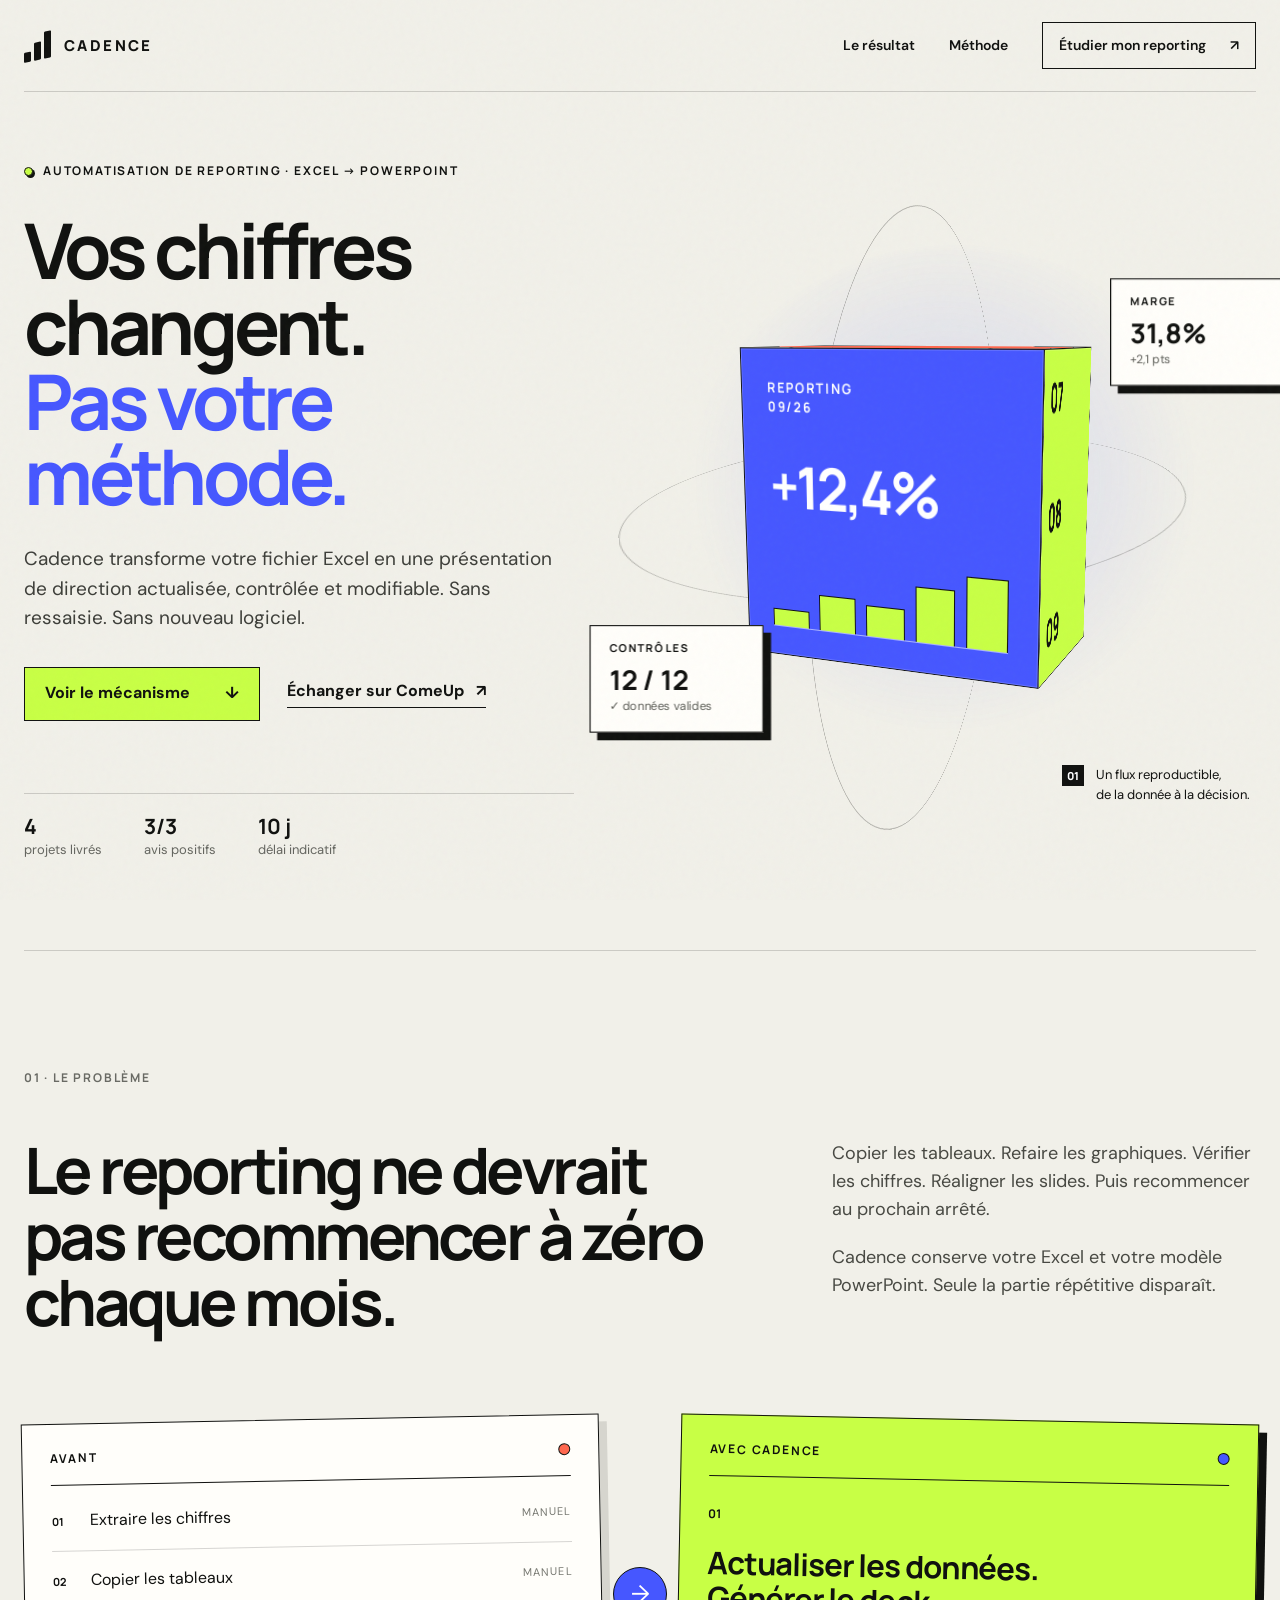
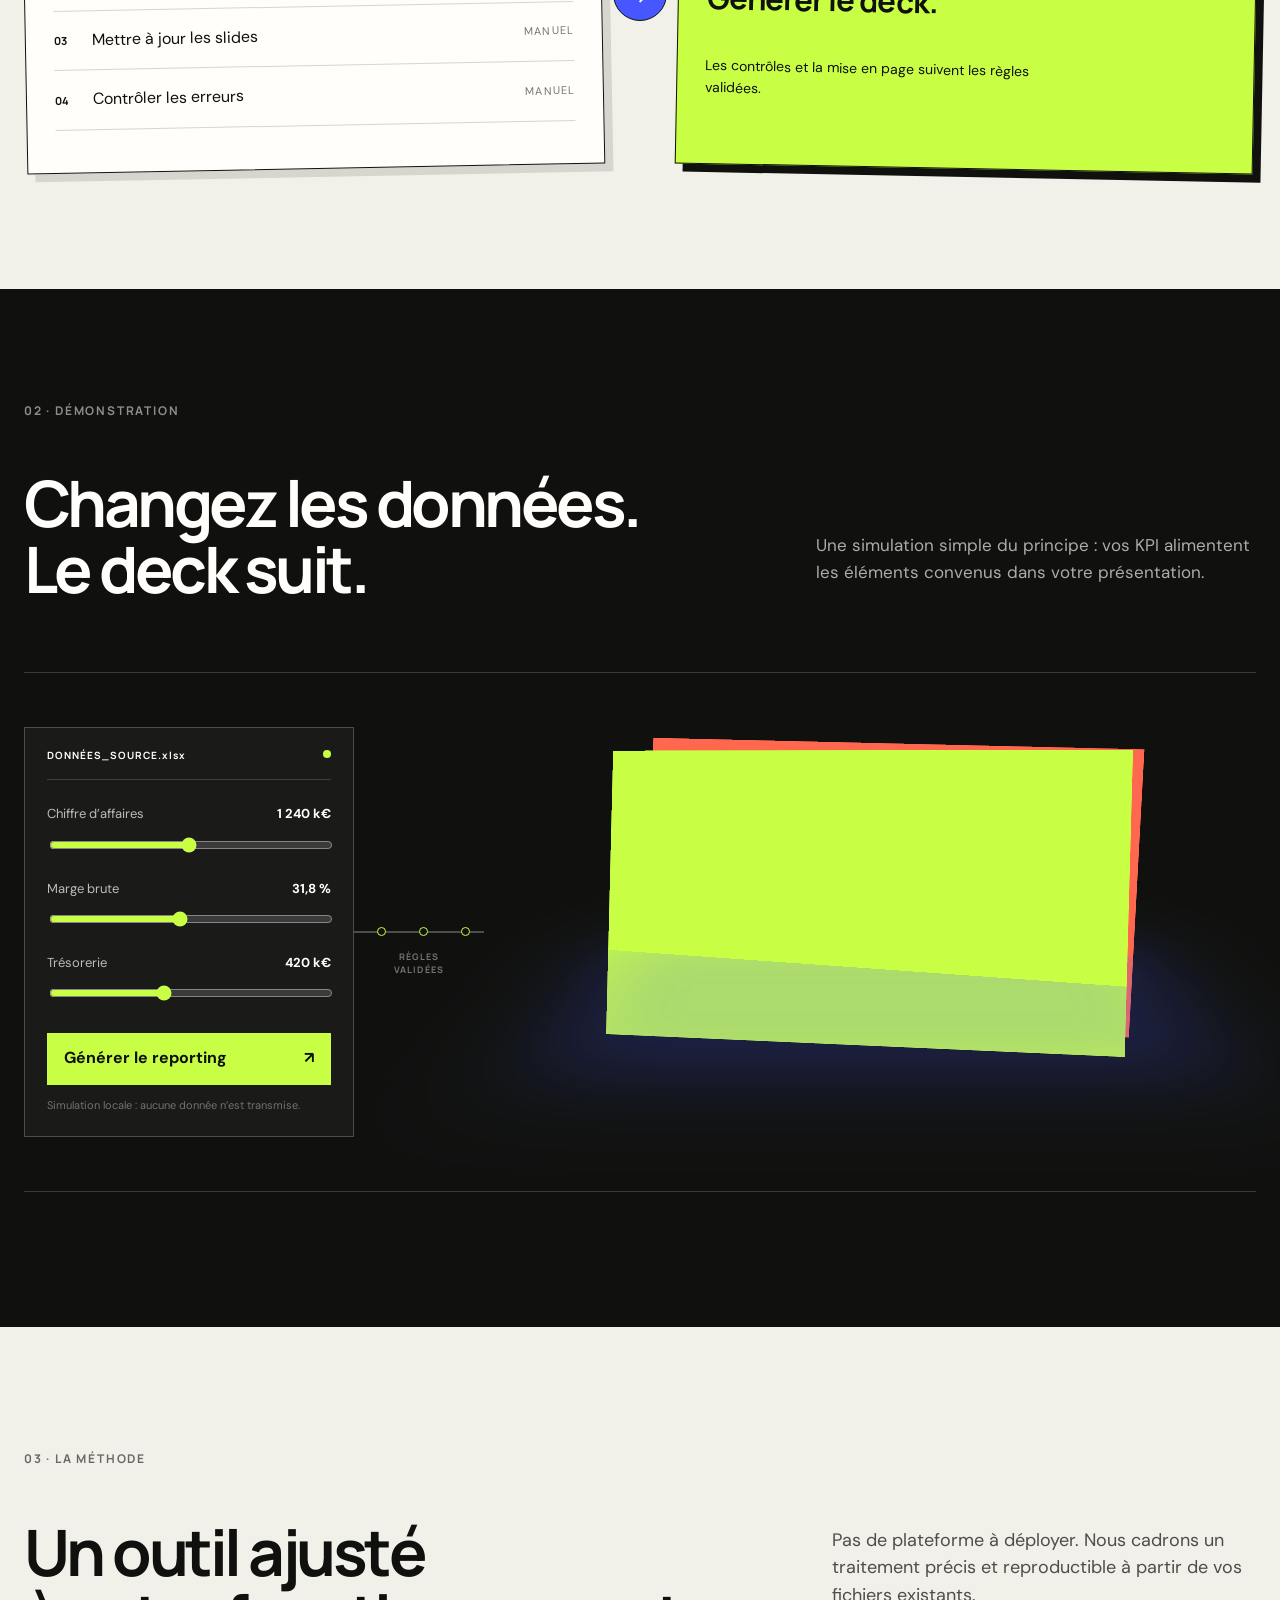
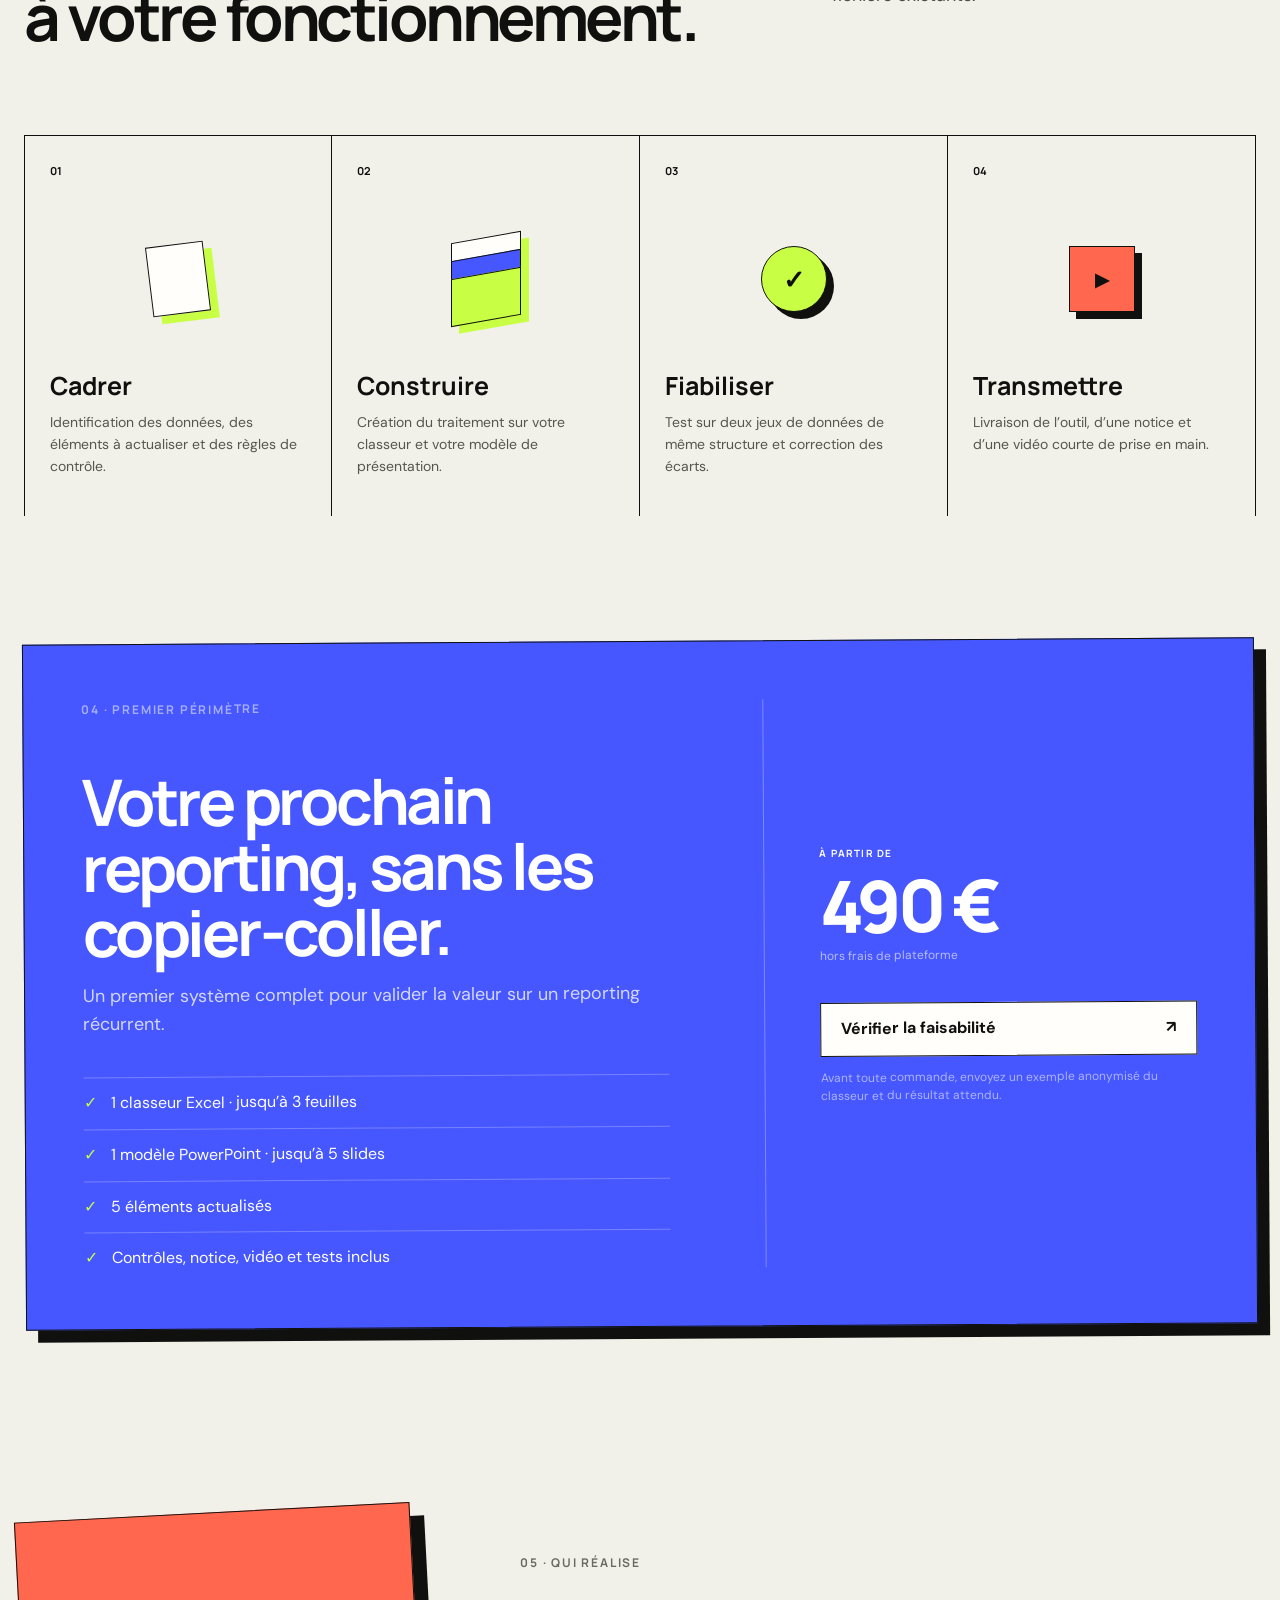
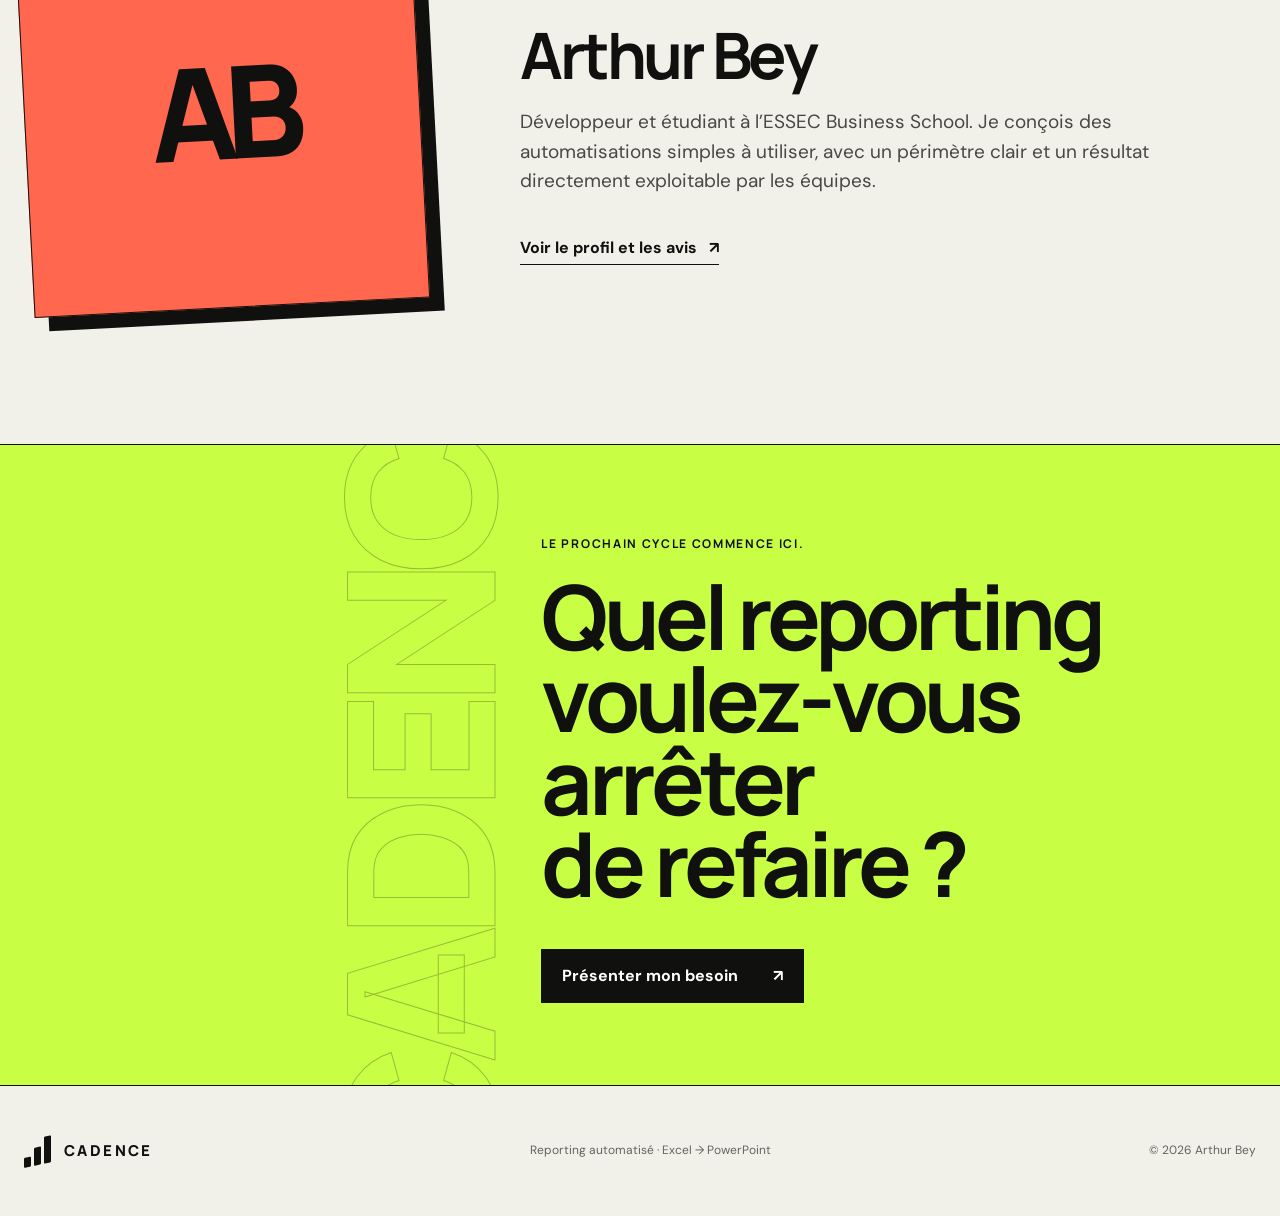
==== index.html @ af05679a "Site CADENCE : copie du site ChatGPT + corrections SEO, mobile et tirets" ====
<!doctype html>
<html lang="fr">
  <head>
    <meta charset="UTF-8" />
    <meta name="viewport" content="width=device-width, initial-scale=1.0" />
    <meta name="description" content="Cadence transforme vos fichiers Excel en reportings PowerPoint fiables, actualisables et prêts pour la direction." />
    <title>Cadence | Le reporting qui se met à jour</title>
    <link rel="canonical" href="https://cadence-reporting.fr/" />
    <meta name="theme-color" content="#f1f0e9" />
    <link rel="icon" href="/favicon.svg" type="image/svg+xml" />
    <link rel="icon" href="/favicon-32.png" type="image/png" sizes="32x32" />
    <link rel="apple-touch-icon" href="/apple-touch-icon.png" />
    <meta property="og:type" content="website" />
    <meta property="og:locale" content="fr_FR" />
    <meta property="og:site_name" content="Cadence" />
    <meta property="og:title" content="Cadence | Le reporting qui se met à jour" />
    <meta property="og:description" content="Cadence transforme vos fichiers Excel en reportings PowerPoint fiables, actualisables et prêts pour la direction." />
    <meta property="og:url" content="https://cadence-reporting.fr/" />
    <meta property="og:image" content="https://cadence-reporting.fr/og-image.jpg" />
    <meta property="og:image:width" content="1200" />
    <meta property="og:image:height" content="630" />
    <meta property="og:image:alt" content="Cadence : vos chiffres changent, pas votre méthode." />
    <meta name="twitter:card" content="summary_large_image" />
    <script type="application/ld+json">
      {
        "@context": "https://schema.org",
        "@type": "ProfessionalService",
        "name": "Cadence",
        "url": "https://cadence-reporting.fr/",
        "image": "https://cadence-reporting.fr/og-image.jpg",
        "description": "Automatisation de reporting : Cadence transforme vos fichiers Excel en présentations PowerPoint actualisées, contrôlées et modifiables.",
        "areaServed": { "@type": "Country", "name": "France" },
        "founder": { "@type": "Person", "name": "Arthur Bey", "sameAs": ["https://comeup.com/fr/@arthurbey"] },
        "sameAs": ["https://comeup.com/fr/@arthurbey"],
        "makesOffer": {
          "@type": "Offer",
          "name": "Automatisation d'un reporting Excel vers PowerPoint",
          "url": "https://comeup.com/fr/service/547659/automatiser-votre-reporting-excel-vers-powerpoint",
          "priceSpecification": { "@type": "PriceSpecification", "minPrice": 490, "priceCurrency": "EUR" }
        }
      }
    </script>
    <link rel="preconnect" href="https://fonts.googleapis.com" />
    <link rel="preconnect" href="https://fonts.gstatic.com" crossorigin />
    <link href="https://fonts.googleapis.com/css2?family=DM+Sans:wght@400;500;600&family=Manrope:wght@500;600;700;800&display=swap" rel="stylesheet" />
    <link rel="stylesheet" href="./styles.css" />
  </head>
  <body>
    <div class="noise" aria-hidden="true"></div>
    <header class="nav shell">
      <a class="brand" href="#top" aria-label="Cadence, accueil">
        <span class="brand-mark" aria-hidden="true"><i></i><i></i><i></i></span>
        <span>CADENCE</span>
      </a>
      <nav aria-label="Navigation principale">
        <a href="#preuve">Le résultat</a>
        <a href="#methode">Méthode</a>
        <a class="nav-cta" href="https://comeup.com/fr/service/547659/automatiser-votre-reporting-excel-vers-powerpoint" target="_blank" rel="noreferrer">Étudier mon reporting <span>↗</span></a>
      </nav>
    </header>

    <main id="top">
      <section class="hero shell">
        <div class="hero-copy">
          <div class="eyebrow"><span></span> Automatisation de reporting · Excel → PowerPoint</div>
          <h1>Vos chiffres changent.<br /><em>Pas votre méthode.</em></h1>
          <p class="lead">Cadence transforme votre fichier Excel en une présentation de direction actualisée, contrôlée et modifiable. Sans ressaisie. Sans nouveau logiciel.</p>
          <div class="hero-actions">
            <a class="button primary" href="#demo">Voir le mécanisme <span>↓</span></a>
            <a class="text-link" href="https://comeup.com/fr/@arthurbey" target="_blank" rel="noreferrer">Échanger sur ComeUp <span>↗</span></a>
          </div>
          <div class="proof-strip" aria-label="Indicateurs de confiance">
            <div><strong>4</strong><span>projets livrés</span></div>
            <div><strong>3/3</strong><span>avis positifs</span></div>
            <div><strong>10 j</strong><span>délai indicatif</span></div>
          </div>
        </div>

        <div class="hero-visual" id="heroVisual" aria-label="Illustration du passage d’un fichier Excel à une présentation PowerPoint">
          <div class="orbit orbit-a"></div>
          <div class="orbit orbit-b"></div>
          <div class="data-cube" id="dataCube">
            <div class="cube-face cube-front">
              <span class="cube-label">REPORTING<br />09/26</span>
              <span class="cube-number">+12,4%</span>
              <div class="cube-bars"><i></i><i></i><i></i><i></i><i></i></div>
            </div>
            <div class="cube-face cube-right"><span>07</span><span>08</span><span>09</span></div>
            <div class="cube-face cube-top"><span>CADENCE / LIVE</span></div>
          </div>
          <div class="floating-card card-kpi"><span>MARGE</span><strong>31,8%</strong><small>+2,1 pts</small></div>
          <div class="floating-card card-check"><span>CONTRÔLES</span><strong>12 / 12</strong><small>✓ données valides</small></div>
          <div class="hero-caption"><span>01</span><p>Un flux reproductible,<br />de la donnée à la décision.</p></div>
        </div>
      </section>

      <section class="problem shell" id="preuve">
        <div class="section-index">01 · LE PROBLÈME</div>
        <div class="problem-grid">
          <h2>Le reporting ne devrait pas recommencer à zéro chaque mois.</h2>
          <div>
            <p>Copier les tableaux. Refaire les graphiques. Vérifier les chiffres. Réaligner les slides. Puis recommencer au prochain arrêté.</p>
            <p>Cadence conserve votre Excel et votre modèle PowerPoint. Seule la partie répétitive disparaît.</p>
          </div>
        </div>
        <div class="comparison">
          <article class="compare-card before">
            <div class="compare-head"><span>AVANT</span><i></i></div>
            <ol>
              <li><b>01</b><span>Extraire les chiffres</span><em>manuel</em></li>
              <li><b>02</b><span>Copier les tableaux</span><em>manuel</em></li>
              <li><b>03</b><span>Mettre à jour les slides</span><em>manuel</em></li>
              <li><b>04</b><span>Contrôler les erreurs</span><em>manuel</em></li>
            </ol>
          </article>
          <div class="transform-symbol" aria-hidden="true"><span>→</span></div>
          <article class="compare-card after">
            <div class="compare-head"><span>AVEC CADENCE</span><i></i></div>
            <div class="one-action"><span>01</span><strong>Actualiser les données.<br />Générer le deck.</strong><small>Les contrôles et la mise en page suivent les règles validées.</small></div>
          </article>
        </div>
      </section>

      <section class="demo-section" id="demo">
        <div class="shell">
          <div class="section-index light">02 · DÉMONSTRATION</div>
          <div class="demo-intro">
            <h2>Changez les données.<br />Le deck suit.</h2>
            <p>Une simulation simple du principe : vos KPI alimentent les éléments convenus dans votre présentation.</p>
          </div>

          <div class="demo-workspace">
            <div class="input-panel">
              <div class="panel-bar"><span>DONNÉES_SOURCE.xlsx</span><i></i></div>
              <label>Chiffre d’affaires <span id="revenueValue">1 240 k€</span><input id="revenue" type="range" min="700" max="1800" value="1240" /></label>
              <label>Marge brute <span id="marginValue">31,8 %</span><input id="margin" type="range" min="18" max="48" step="0.1" value="31.8" /></label>
              <label>Trésorerie <span id="cashValue">420 k€</span><input id="cash" type="range" min="100" max="900" value="420" /></label>
              <button id="generateButton" class="generate-button"><span>Générer le reporting</span><b>↗</b></button>
              <p class="microcopy">Simulation locale : aucune donnée n’est transmise.</p>
            </div>

            <div class="pipeline" aria-hidden="true"><span></span><i></i><i></i><i></i><b>RÈGLES<br />VALIDÉES</b></div>

            <div class="deck-stage" id="deckStage">
              <div class="deck-shadow"></div>
              <article class="slide slide-back-two"><span>03</span></article>
              <article class="slide slide-back-one"><span>02</span></article>
              <article class="slide slide-front">
                <div class="slide-top"><span>REVUE MENSUELLE / SEPT. 2026</span><b>01</b></div>
                <h3>Performance<br />du mois</h3>
                <div class="slide-kpis">
                  <div><span>CA</span><strong id="deckRevenue">1 240 k€</strong></div>
                  <div><span>MARGE</span><strong id="deckMargin">31,8 %</strong></div>
                  <div><span>TRÉSORERIE</span><strong id="deckCash">420 k€</strong></div>
                </div>
                <div class="slide-chart" id="slideChart"><i></i><i></i><i></i><i></i><i></i><i></i></div>
                <div class="generated-state" id="generatedState">PRÊT À GÉNÉRER</div>
              </article>
            </div>
          </div>
        </div>
      </section>

      <section class="method shell" id="methode">
        <div class="section-index">03 · LA MÉTHODE</div>
        <div class="method-head">
          <h2>Un outil ajusté<br />à votre fonctionnement.</h2>
          <p>Pas de plateforme à déployer. Nous cadrons un traitement précis et reproductible à partir de vos fichiers existants.</p>
        </div>
        <div class="steps">
          <article><span>01</span><div class="step-icon"><i></i></div><h3>Cadrer</h3><p>Identification des données, des éléments à actualiser et des règles de contrôle.</p></article>
          <article><span>02</span><div class="step-icon layers"><i></i><i></i><i></i></div><h3>Construire</h3><p>Création du traitement sur votre classeur et votre modèle de présentation.</p></article>
          <article><span>03</span><div class="step-icon check"><i>✓</i></div><h3>Fiabiliser</h3><p>Test sur deux jeux de données de même structure et correction des écarts.</p></article>
          <article><span>04</span><div class="step-icon play"><i>▶</i></div><h3>Transmettre</h3><p>Livraison de l’outil, d’une notice et d’une vidéo courte de prise en main.</p></article>
        </div>
      </section>

      <section class="offer shell">
        <div class="offer-card">
          <div class="offer-copy">
            <div class="section-index light">04 · PREMIER PÉRIMÈTRE</div>
            <h2>Votre prochain reporting, sans les copier-coller.</h2>
            <p>Un premier système complet pour valider la valeur sur un reporting récurrent.</p>
            <ul>
              <li><span>✓</span> 1 classeur Excel · jusqu’à 3 feuilles</li>
              <li><span>✓</span> 1 modèle PowerPoint · jusqu’à 5 slides</li>
              <li><span>✓</span> 5 éléments actualisés</li>
              <li><span>✓</span> Contrôles, notice, vidéo et tests inclus</li>
            </ul>
          </div>
          <div class="offer-action">
            <div><small>À PARTIR DE</small><strong>490 €</strong><span>hors frais de plateforme</span></div>
            <a class="button inverse" href="https://comeup.com/fr/service/547659/automatiser-votre-reporting-excel-vers-powerpoint" target="_blank" rel="noreferrer">Vérifier la faisabilité <span>↗</span></a>
            <p>Avant toute commande, envoyez un exemple anonymisé du classeur et du résultat attendu.</p>
          </div>
        </div>
      </section>

      <section class="about shell">
        <div class="monogram" aria-hidden="true">AB</div>
        <div>
          <div class="section-index">05 · QUI RÉALISE</div>
          <h2>Arthur Bey</h2>
          <p>Développeur et étudiant à l’ESSEC Business School. Je conçois des automatisations simples à utiliser, avec un périmètre clair et un résultat directement exploitable par les équipes.</p>
          <a class="text-link dark" href="https://comeup.com/fr/@arthurbey" target="_blank" rel="noreferrer">Voir le profil et les avis <span>↗</span></a>
        </div>
      </section>

      <section class="final-cta">
        <div class="shell">
          <span class="giant-word" aria-hidden="true">CADENCE</span>
          <div class="final-content">
            <p>Le prochain cycle commence ici.</p>
            <h2>Quel reporting<br />voulez-vous arrêter<br />de refaire ?</h2>
            <a class="button primary" href="https://comeup.com/fr/service/547659/automatiser-votre-reporting-excel-vers-powerpoint" target="_blank" rel="noreferrer">Présenter mon besoin <span>↗</span></a>
          </div>
        </div>
      </section>
    </main>

    <footer class="footer shell">
      <a class="brand" href="#top"><span class="brand-mark" aria-hidden="true"><i></i><i></i><i></i></span><span>CADENCE</span></a>
      <p>Reporting automatisé · Excel → PowerPoint</p>
      <p>© <span id="year"></span> Arthur Bey</p>
    </footer>
    <script src="./app.js"></script>
  </body>
</html>
---- styles.css ----
:root {
  --ink: #10110f;
  --paper: #f1f0e9;
  --white: #fffefa;
  --lime: #c8ff45;
  --blue: #4657ff;
  --coral: #ff684f;
  --line: rgba(16, 17, 15, 0.17);
  --shell: min(1240px, calc(100vw - 48px));
}

* { box-sizing: border-box; }
html { scroll-behavior: smooth; }
body { margin: 0; background: var(--paper); color: var(--ink); font-family: "DM Sans", sans-serif; font-size: 16px; line-height: 1.55; overflow-x: hidden; }
a { color: inherit; text-decoration: none; }
button, input { font: inherit; }
.shell { width: var(--shell); margin-inline: auto; }
.noise { position: fixed; inset: 0; pointer-events: none; opacity: .035; z-index: 99; background-image: url("data:image/svg+xml,%3Csvg viewBox='0 0 180 180' xmlns='http://www.w3.org/2000/svg'%3E%3Cfilter id='n'%3E%3CfeTurbulence type='fractalNoise' baseFrequency='.92' numOctaves='4' stitchTiles='stitch'/%3E%3C/filter%3E%3Crect width='100%25' height='100%25' filter='url(%23n)' opacity='.8'/%3E%3C/svg%3E"); }

.nav { height: 92px; display: flex; align-items: center; justify-content: space-between; border-bottom: 1px solid var(--line); position: relative; z-index: 10; }
.brand { display: inline-flex; align-items: center; gap: 12px; font: 800 15px/1 "Manrope", sans-serif; letter-spacing: .16em; }
.brand-mark { width: 28px; height: 28px; display: flex; align-items: end; gap: 3px; transform: skewY(-12deg); }
.brand-mark i { display: block; width: 7px; background: var(--ink); border-radius: 1px; }
.brand-mark i:nth-child(1) { height: 10px; }.brand-mark i:nth-child(2) { height: 18px; }.brand-mark i:nth-child(3) { height: 27px; }
.nav nav { display: flex; align-items: center; gap: 34px; font-size: 14px; font-weight: 600; }
.nav nav > a:not(.nav-cta) { position: relative; }
.nav nav > a:not(.nav-cta)::after { content: ""; height: 1px; background: currentColor; position: absolute; left: 0; right: 100%; bottom: -5px; transition: right .25s ease; }
.nav nav > a:not(.nav-cta):hover::after { right: 0; }
.nav-cta { border: 1px solid var(--ink); padding: 12px 16px; display: flex; gap: 24px; transition: background .2s, color .2s; }
.nav-cta:hover { background: var(--ink); color: var(--white); }

.hero { min-height: 760px; display: grid; grid-template-columns: .92fr 1.08fr; align-items: center; gap: 36px; padding-block: 72px 90px; }
.eyebrow, .section-index { font: 700 12px/1.2 "Manrope", sans-serif; letter-spacing: .15em; text-transform: uppercase; }
.eyebrow { display: flex; align-items: center; gap: 10px; margin-bottom: 34px; }
.eyebrow span { width: 9px; height: 9px; background: var(--lime); border: 1px solid var(--ink); border-radius: 50%; box-shadow: 2px 2px 0 var(--ink); }
.hero h1, h2 { font-family: "Manrope", sans-serif; letter-spacing: -.055em; margin: 0; }
.hero h1 { font-size: clamp(50px, 6vw, 88px); line-height: .98; max-width: 700px; }
.hero h1 em { font-style: normal; color: var(--blue); }
.lead { font-size: 19px; line-height: 1.55; max-width: 610px; margin: 31px 0 34px; color: #3d3e39; }
.hero-actions { display: flex; align-items: center; gap: 27px; }
.button { min-height: 54px; display: inline-flex; align-items: center; justify-content: space-between; gap: 35px; padding: 0 20px; font-weight: 700; border: 1px solid var(--ink); transition: transform .2s ease, box-shadow .2s ease; }
.button:hover { transform: translate(-3px, -3px); box-shadow: 4px 4px 0 var(--ink); }
.button.primary { background: var(--lime); }
.text-link { font-weight: 700; border-bottom: 1px solid currentColor; padding-bottom: 3px; }
.text-link span { display: inline-block; margin-left: 8px; transition: transform .2s; }
.text-link:hover span { transform: translate(3px, -3px); }
.proof-strip { border-top: 1px solid var(--line); margin-top: 72px; padding-top: 22px; display: flex; gap: 42px; }
.proof-strip div { display: grid; gap: 3px; }
.proof-strip strong { font: 700 21px/1 "Manrope", sans-serif; }
.proof-strip span { color: #64655f; font-size: 13px; }

.hero-visual { height: 630px; position: relative; perspective: 1000px; transform-style: preserve-3d; isolation: isolate; }
.hero-visual::before { content: ""; position: absolute; inset: 8% 3% 4% 10%; border-radius: 50%; background: radial-gradient(circle at 48% 42%, rgba(70,87,255,.17), transparent 58%); filter: blur(2px); }
.orbit { position: absolute; border: 1px solid rgba(16,17,15,.25); border-radius: 50%; transform: rotateX(66deg) rotateZ(-18deg); }
.orbit-a { width: 570px; height: 390px; top: 110px; left: 20px; }
.orbit-b { width: 440px; height: 620px; top: 0; left: 92px; transform: rotateY(67deg) rotateZ(14deg); }
.data-cube { --rx: -10deg; --ry: -22deg; position: absolute; left: 48%; top: 48%; width: 300px; height: 300px; transform-style: preserve-3d; transform: translate(-50%, -50%) rotateX(var(--rx)) rotateY(var(--ry)); transition: transform .18s ease-out; }
.cube-face { position: absolute; border: 1px solid var(--ink); backface-visibility: hidden; box-shadow: inset 0 0 0 1px rgba(255,255,255,.16); }
.cube-front { width: 300px; height: 300px; background: var(--blue); color: white; transform: translateZ(85px); padding: 28px; display: flex; flex-direction: column; justify-content: space-between; }
.cube-right { width: 170px; height: 300px; right: -85px; background: var(--lime); transform: rotateY(90deg); padding: 24px 20px; display: flex; flex-direction: column; justify-content: space-between; font: 800 36px/1 "Manrope"; }
.cube-top { width: 300px; height: 170px; top: -85px; background: var(--coral); transform: rotateX(90deg); display: grid; place-items: center; font: 800 13px/1 "Manrope"; letter-spacing: .12em; }
.cube-label { font: 700 13px/1.35 "Manrope"; letter-spacing: .13em; }
.cube-number { font: 700 56px/1 "Manrope"; letter-spacing: -.05em; }
.cube-bars { display: flex; align-items: end; gap: 11px; height: 73px; border-bottom: 1px solid rgba(255,255,255,.55); }
.cube-bars i { flex: 1; background: var(--lime); border: 1px solid var(--ink); border-bottom: 0; }.cube-bars i:nth-child(1){height:24%}.cube-bars i:nth-child(2){height:48%}.cube-bars i:nth-child(3){height:42%}.cube-bars i:nth-child(4){height:73%}.cube-bars i:nth-child(5){height:93%}
.floating-card { position: absolute; z-index: 3; background: var(--white); border: 1px solid var(--ink); box-shadow: 7px 7px 0 var(--ink); padding: 15px 17px; display: grid; min-width: 160px; transform: translateZ(80px); }
.floating-card span { font: 700 10px/1 "Manrope"; letter-spacing: .14em; }.floating-card strong { font: 700 25px/1.25 "Manrope"; margin-top: 9px; }.floating-card small { font-size: 11px; color: #5f605a; }
.card-kpi { top: 100px; right: 0; animation: float 5s ease-in-out infinite; }.card-check { left: 7px; bottom: 112px; animation: float 5s 1.2s ease-in-out infinite; }
.hero-caption { position: absolute; right: 6px; bottom: 22px; display: flex; align-items: start; gap: 12px; font-size: 13px; }.hero-caption span { font: 800 11px/1 "Manrope"; background: var(--ink); color: white; padding: 5px; }.hero-caption p { margin: 0; }
@keyframes float { 0%,100%{transform:translateY(0) translateZ(80px)} 50%{transform:translateY(-12px) translateZ(80px)} }

.problem { padding-block: 120px; border-top: 1px solid var(--line); }
.section-index { color: #696a64; margin-bottom: 52px; }
.problem-grid, .method-head { display: grid; grid-template-columns: 1.25fr .75fr; gap: 100px; align-items: start; }
.problem h2, .method h2, .demo-intro h2, .about h2 { font-size: clamp(42px, 5vw, 68px); line-height: 1.03; }
.problem-grid p { font-size: 18px; margin: 3px 0 20px; color: #484943; }
.comparison { display: grid; grid-template-columns: 1fr 76px 1fr; align-items: center; margin-top: 84px; }
.compare-card { min-height: 350px; border: 1px solid var(--ink); padding: 28px; }
.compare-card.before { background: var(--white); box-shadow: 8px 8px 0 rgba(16,17,15,.12); transform: rotate(-1.1deg); }
.compare-card.after { background: var(--lime); box-shadow: 8px 8px 0 var(--ink); transform: rotate(1.1deg); }
.compare-head { display: flex; align-items: center; justify-content: space-between; border-bottom: 1px solid var(--ink); padding-bottom: 20px; font: 700 12px/1 "Manrope"; letter-spacing: .15em; }
.compare-head i { width: 12px; height: 12px; border-radius: 50%; background: var(--coral); border: 1px solid var(--ink); }.after .compare-head i { background: var(--blue); }
.compare-card ol { list-style: none; padding: 6px 0 0; margin: 0; }
.compare-card li { display: grid; grid-template-columns: 38px 1fr auto; align-items: center; padding: 17px 0; border-bottom: 1px solid var(--line); }
.compare-card li b { font: 700 11px/1 "Manrope"; }.compare-card li em { font-size: 11px; font-style: normal; color: #777871; text-transform: uppercase; letter-spacing: .1em; }
.transform-symbol { display: grid; place-items: center; position: relative; z-index: 3; }.transform-symbol span { width: 54px; height: 54px; display: grid; place-items: center; background: var(--blue); color: white; border: 1px solid var(--ink); border-radius: 50%; font-size: 24px; }
.one-action { display: flex; flex-direction: column; padding-top: 32px; }.one-action > span { font: 700 12px/1 "Manrope"; }.one-action strong { font: 700 31px/1.13 "Manrope"; letter-spacing: -.03em; margin: 25px 0 40px; }.one-action small { max-width: 350px; font-size: 14px; }

.demo-section { background: var(--ink); color: var(--white); padding-block: 115px 135px; }
.section-index.light { color: rgba(255,255,255,.52); }
.demo-intro { display: flex; align-items: end; justify-content: space-between; gap: 30px; margin-bottom: 70px; }.demo-intro p { max-width: 440px; color: rgba(255,255,255,.65); font-size: 17px; }
.demo-workspace { display: grid; grid-template-columns: 330px 130px 1fr; align-items: center; min-height: 520px; border-top: 1px solid rgba(255,255,255,.18); border-bottom: 1px solid rgba(255,255,255,.18); }
.input-panel { background: #1a1b18; border: 1px solid rgba(255,255,255,.22); padding: 22px; }
.panel-bar { display: flex; justify-content: space-between; padding-bottom: 19px; border-bottom: 1px solid rgba(255,255,255,.16); font: 700 10px/1 "Manrope"; letter-spacing: .1em; }.panel-bar i { width: 8px; height: 8px; background: var(--lime); border-radius: 50%; }
.input-panel label { display: grid; grid-template-columns: 1fr auto; gap: 10px; padding-top: 24px; font-size: 13px; color: rgba(255,255,255,.7); }.input-panel label span { color: white; font-weight: 700; }.input-panel input { grid-column: 1 / -1; accent-color: var(--lime); width: 100%; }
.generate-button { width: 100%; margin-top: 30px; min-height: 52px; border: 1px solid var(--lime); color: var(--ink); background: var(--lime); padding: 0 16px; display: flex; align-items: center; justify-content: space-between; font-weight: 700; cursor: pointer; transition: box-shadow .2s, transform .2s; }.generate-button:hover { box-shadow: 4px 4px 0 white; transform: translate(-2px,-2px); }
.microcopy { font-size: 11px; color: rgba(255,255,255,.38); margin: 12px 0 0; }
.pipeline { position: relative; height: 2px; background: rgba(255,255,255,.25); }.pipeline span { position: absolute; inset: -1px auto -1px 0; width: 0; background: var(--lime); }.pipeline.running span { animation: runline .8s ease forwards; }.pipeline i { position: absolute; top: -4px; width: 9px; height: 9px; background: var(--ink); border: 1px solid var(--lime); border-radius: 50%; }.pipeline i:nth-of-type(1){left:18%}.pipeline i:nth-of-type(2){left:50%}.pipeline i:nth-of-type(3){left:82%}.pipeline b { position: absolute; top: 20px; left: 50%; transform: translateX(-50%); color: rgba(255,255,255,.42); font: 700 9px/1.4 "Manrope"; letter-spacing: .12em; text-align: center; }
@keyframes runline { to { width: 100%; } }
.deck-stage { height: 470px; position: relative; perspective: 900px; transform-style: preserve-3d; }.deck-shadow { position: absolute; width: 78%; height: 60%; left: 12%; top: 34%; background: var(--blue); opacity: .22; filter: blur(50px); transform: rotateX(65deg); }
.slide { position: absolute; width: min(560px, 88%); aspect-ratio: 16/9; left: 8%; top: 13%; border: 1px solid var(--ink); transform-origin: center; transition: transform .7s cubic-bezier(.2,.8,.2,1); }
.slide-back-two { background: var(--coral); transform: translate3d(58px, -40px, -120px) rotateY(-8deg) rotateZ(3deg); }.slide-back-one { background: var(--lime); transform: translate3d(32px, -20px, -60px) rotateY(-8deg) rotateZ(1.5deg); }.slide-back-one span,.slide-back-two span{position:absolute;right:18px;top:14px;color:var(--ink);font:800 11px/1 "Manrope"}
.slide-front { color: var(--ink); background: var(--white); padding: 24px 27px; transform: translate3d(0, 0, 0) rotateY(-8deg); box-shadow: 13px 18px 0 rgba(0,0,0,.28); }
.deck-stage.generated .slide-back-two { transform: translate3d(78px,-52px,-120px) rotateY(-5deg) rotateZ(4deg); }.deck-stage.generated .slide-back-one { transform: translate3d(43px,-27px,-60px) rotateY(-5deg) rotateZ(2deg); }.deck-stage.generated .slide-front { transform: translate3d(0,0,0) rotateY(-5deg) translateY(-5px); }
.slide-top { display: flex; justify-content: space-between; font: 700 8px/1 "Manrope"; letter-spacing: .1em; }.slide-front h3 { font: 800 32px/1 "Manrope"; letter-spacing: -.05em; margin: 27px 0 21px; }
.slide-kpis { display: grid; grid-template-columns: repeat(3,1fr); border-top: 1px solid var(--ink); border-bottom: 1px solid var(--ink); }.slide-kpis div { display: grid; padding: 10px 8px 9px 0; }.slide-kpis div+div { border-left: 1px solid var(--ink); padding-left: 12px; }.slide-kpis span { font: 700 7px/1 "Manrope"; letter-spacing: .1em; }.slide-kpis strong { font: 800 17px/1.4 "Manrope"; }
.slide-chart { height: 68px; display: flex; gap: 8px; align-items: end; padding-top: 12px; }.slide-chart i { flex: 1; background: var(--blue); min-height: 10%; transition: height .5s ease; }.slide-chart i:nth-child(1){height:32%}.slide-chart i:nth-child(2){height:47%}.slide-chart i:nth-child(3){height:42%}.slide-chart i:nth-child(4){height:61%}.slide-chart i:nth-child(5){height:68%}.slide-chart i:nth-child(6){height:86%;background:var(--coral)}
.generated-state { position: absolute; right: 19px; bottom: 16px; font: 800 7px/1 "Manrope"; letter-spacing: .12em; color: #777; }.generated-state.success { color: #246d2e; }

.method { padding-block: 125px; }.method-head p { max-width: 470px; font-size: 18px; color: #4d4e48; margin-top: 8px; }
.steps { display: grid; grid-template-columns: repeat(4,1fr); margin-top: 85px; border-top: 1px solid var(--ink); }.steps article { min-height: 360px; padding: 22px 25px 25px; border-right: 1px solid var(--ink); position: relative; }.steps article:first-child { border-left: 1px solid var(--ink); }.steps article > span { font: 700 11px/1 "Manrope"; }.steps h3 { font: 700 25px/1 "Manrope"; margin: 38px 0 14px; }.steps p { color: #55564f; font-size: 14px; }
.step-icon { height: 112px; margin-top: 40px; display: grid; place-items: center; position: relative; }.step-icon > i { display: block; width: 58px; height: 70px; border: 1px solid var(--ink); background: var(--white); transform: rotate(-7deg); box-shadow: 8px 8px 0 var(--lime); }
.step-icon.layers i { position: absolute; width: 70px; height: 48px; border: 1px solid var(--ink); background: var(--white); transform: skewY(-10deg); }.step-icon.layers i:nth-child(1){transform:translateY(-18px) skewY(-10deg)}.step-icon.layers i:nth-child(2){transform:translateY(0) skewY(-10deg);background:var(--blue)}.step-icon.layers i:nth-child(3){transform:translateY(18px) skewY(-10deg);background:var(--lime)}
.step-icon.check i,.step-icon.play i { width: 66px; height: 66px; display: grid; place-items: center; border-radius: 50%; background: var(--lime); box-shadow: 7px 7px 0 var(--ink); transform: none; font-style: normal; font: 800 26px/1 "Manrope"; }.step-icon.play i { border-radius: 0; background: var(--coral); font-size: 18px; }

.offer { padding-bottom: 125px; }.offer-card { background: var(--blue); color: white; border: 1px solid var(--ink); box-shadow: 12px 12px 0 var(--ink); padding: 58px; display: grid; grid-template-columns: 1.15fr .85fr; gap: 95px; transform: rotate(-.35deg); }.offer-card h2 { font-size: clamp(42px, 5vw, 66px); line-height: 1.02; }.offer-copy > p { font-size: 18px; max-width: 580px; color: rgba(255,255,255,.76); }.offer-copy ul { list-style: none; padding: 20px 0 0; margin: 0; display: grid; gap: 13px; }.offer-copy li { border-top: 1px solid rgba(255,255,255,.25); padding-top: 13px; }.offer-copy li span { color: var(--lime); margin-right: 10px; }
.offer-action { border-left: 1px solid rgba(255,255,255,.3); padding-left: 55px; display: flex; flex-direction: column; justify-content: center; }.offer-action > div { display: grid; }.offer-action small { font: 700 10px/1 "Manrope"; letter-spacing: .12em; }.offer-action strong { font: 800 72px/1 "Manrope"; letter-spacing: -.06em; margin: 12px 0 5px; }.offer-action div span { color: rgba(255,255,255,.6); font-size: 12px; }.button.inverse { background: var(--white); color: var(--ink); margin-top: 37px; }.offer-action p { font-size: 12px; color: rgba(255,255,255,.55); }

.about { display: grid; grid-template-columns: .7fr 1.3fr; gap: 100px; align-items: center; padding-block: 60px 135px; }.monogram { aspect-ratio: 1; max-width: 420px; display: grid; place-items: center; background: var(--coral); border: 1px solid var(--ink); box-shadow: 14px 14px 0 var(--ink); font: 800 clamp(72px,10vw,150px)/1 "Manrope"; letter-spacing: -.1em; transform: rotate(-3deg); }.about > div:last-child > p { max-width: 650px; font-size: 19px; color: #484943; }.text-link.dark { display: inline-block; margin-top: 22px; }

.final-cta { background: var(--lime); border-block: 1px solid var(--ink); overflow: hidden; }.final-cta .shell { min-height: 640px; position: relative; display: flex; align-items: center; justify-content: flex-end; }.giant-word { position: absolute; left: -3vw; top: 50%; transform: translateY(-50%) rotate(-90deg); transform-origin: center; font: 800 clamp(100px,16vw,220px)/1 "Manrope"; letter-spacing: -.08em; color: transparent; -webkit-text-stroke: 1px rgba(16,17,15,.38); opacity: .7; }
.final-content { width: 58%; position: relative; z-index: 1; }.final-content > p { font: 700 12px/1 "Manrope"; text-transform: uppercase; letter-spacing: .14em; }.final-content h2 { font-size: clamp(52px,7vw,92px); line-height: .92; margin: 25px 0 45px; }.final-content .button { background: var(--ink); color: white; }.final-content .button:hover { box-shadow: 4px 4px 0 var(--blue); }
.footer { min-height: 130px; display: flex; align-items: center; justify-content: space-between; font-size: 12px; }.footer p { color: #63645e; }

@media (max-width: 980px) {
  .nav nav > a:not(.nav-cta) { display: none; }
  .hero { grid-template-columns: 1fr; padding-top: 60px; }.hero-visual { height: 570px; margin-top: -10px; }.hero-copy { max-width: 760px; }
  .problem-grid,.method-head { grid-template-columns: 1fr; gap: 30px; }.comparison { grid-template-columns: 1fr; gap: 20px; }.transform-symbol { height: 30px; transform: rotate(90deg); }
  .demo-workspace { grid-template-columns: 290px 70px 1fr; }.slide { left: 4%; width: 93%; }
  .steps { grid-template-columns: repeat(2,1fr); }.steps article:nth-child(3) { border-left: 1px solid var(--ink); }
  .offer-card { grid-template-columns: 1fr; gap: 50px; }.offer-action { border-left: 0; border-top: 1px solid rgba(255,255,255,.3); padding: 40px 0 0; }
}

@media (max-width: 720px) {
  :root { --shell: min(100% - 28px, 1240px); }
  .nav { height: 76px; }.nav-cta { padding: 10px 12px; gap: 12px; }.nav-cta { font-size: 0; }.nav-cta::before { content: "Nous contacter"; font-size: 13px; }
  .hero { min-height: auto; padding-block: 55px 70px; }.hero h1 { font-size: 49px; }.lead { font-size: 17px; }.hero-actions { align-items: flex-start; flex-direction: column; }.proof-strip { margin-top: 50px; gap: 25px; flex-wrap: wrap; }
  .hero-visual { height: 470px; transform: scale(.87); margin-inline: -8%; }.data-cube { width: 250px; height: 250px; }.cube-front { width: 250px; height: 250px; transform: translateZ(70px); }.cube-right { width: 140px; height: 250px; right: -70px; }.cube-top { width: 250px; height: 140px; top: -70px; }.cube-number { font-size: 45px; }.orbit-a { width: 440px; left: -30px; }.orbit-b { height: 500px; left: 30px; }
  .problem,.method { padding-block: 85px; }.section-index { margin-bottom: 35px; }.problem h2,.method h2,.demo-intro h2,.about h2 { font-size: 42px; }.comparison { margin-top: 55px; }.compare-card { min-height: auto; }
  .demo-section { padding-block: 85px; }.demo-intro { display: block; }.demo-workspace { display: grid; grid-template-columns: 1fr; gap: 35px; padding-block: 35px; }.input-panel { width: 100%; }.pipeline { width: 2px; height: 55px; margin: -15px auto; }.pipeline span { width: 2px; height: 0; }.pipeline.running span { animation: runlineVertical .8s ease forwards; }.pipeline i:nth-of-type(1){top:10%;left:-4px}.pipeline i:nth-of-type(2){top:45%;left:-4px}.pipeline i:nth-of-type(3){top:80%;left:-4px}.pipeline b { top: 20px; left: 20px; transform: none; width: 90px; text-align: left; }.deck-stage { height: 350px; }.slide { top: 9%; }.slide-front { padding: 18px; }.slide-front h3 { font-size: 25px; margin: 17px 0 15px; }.slide-kpis strong { font-size: 12px; }.slide-chart { height: 45px; }
  @keyframes runlineVertical { to { height: 100%; } }
  .steps { grid-template-columns: 1fr; }.steps article,.steps article:nth-child(3) { border-left: 1px solid var(--ink); min-height: 320px; }
  .offer { padding-bottom: 90px; }.offer-card { padding: 34px 24px; box-shadow: 7px 7px 0 var(--ink); }.offer-action strong { font-size: 62px; }
  .about { grid-template-columns: 1fr; gap: 65px; padding-bottom: 90px; }.monogram { max-width: 280px; }
  .final-cta .shell { min-height: 600px; justify-content: flex-start; }.giant-word { left: auto; right: -130px; opacity: .35; }.final-content { width: 100%; }.final-content h2 { font-size: 56px; }
  .footer { padding-block: 35px; flex-direction: column; gap: 18px; align-items: flex-start; }
}

@media (prefers-reduced-motion: reduce) {
  *,*::before,*::after { scroll-behavior: auto !important; animation-duration: .01ms !important; animation-iteration-count: 1 !important; transition-duration: .01ms !important; }
}

/* Mobile : rien ne doit dépasser la largeur de l'écran */
@media (max-width: 720px) {
  html, body { overflow-x: clip; }
  .hero-visual { margin-inline: -4%; }
}
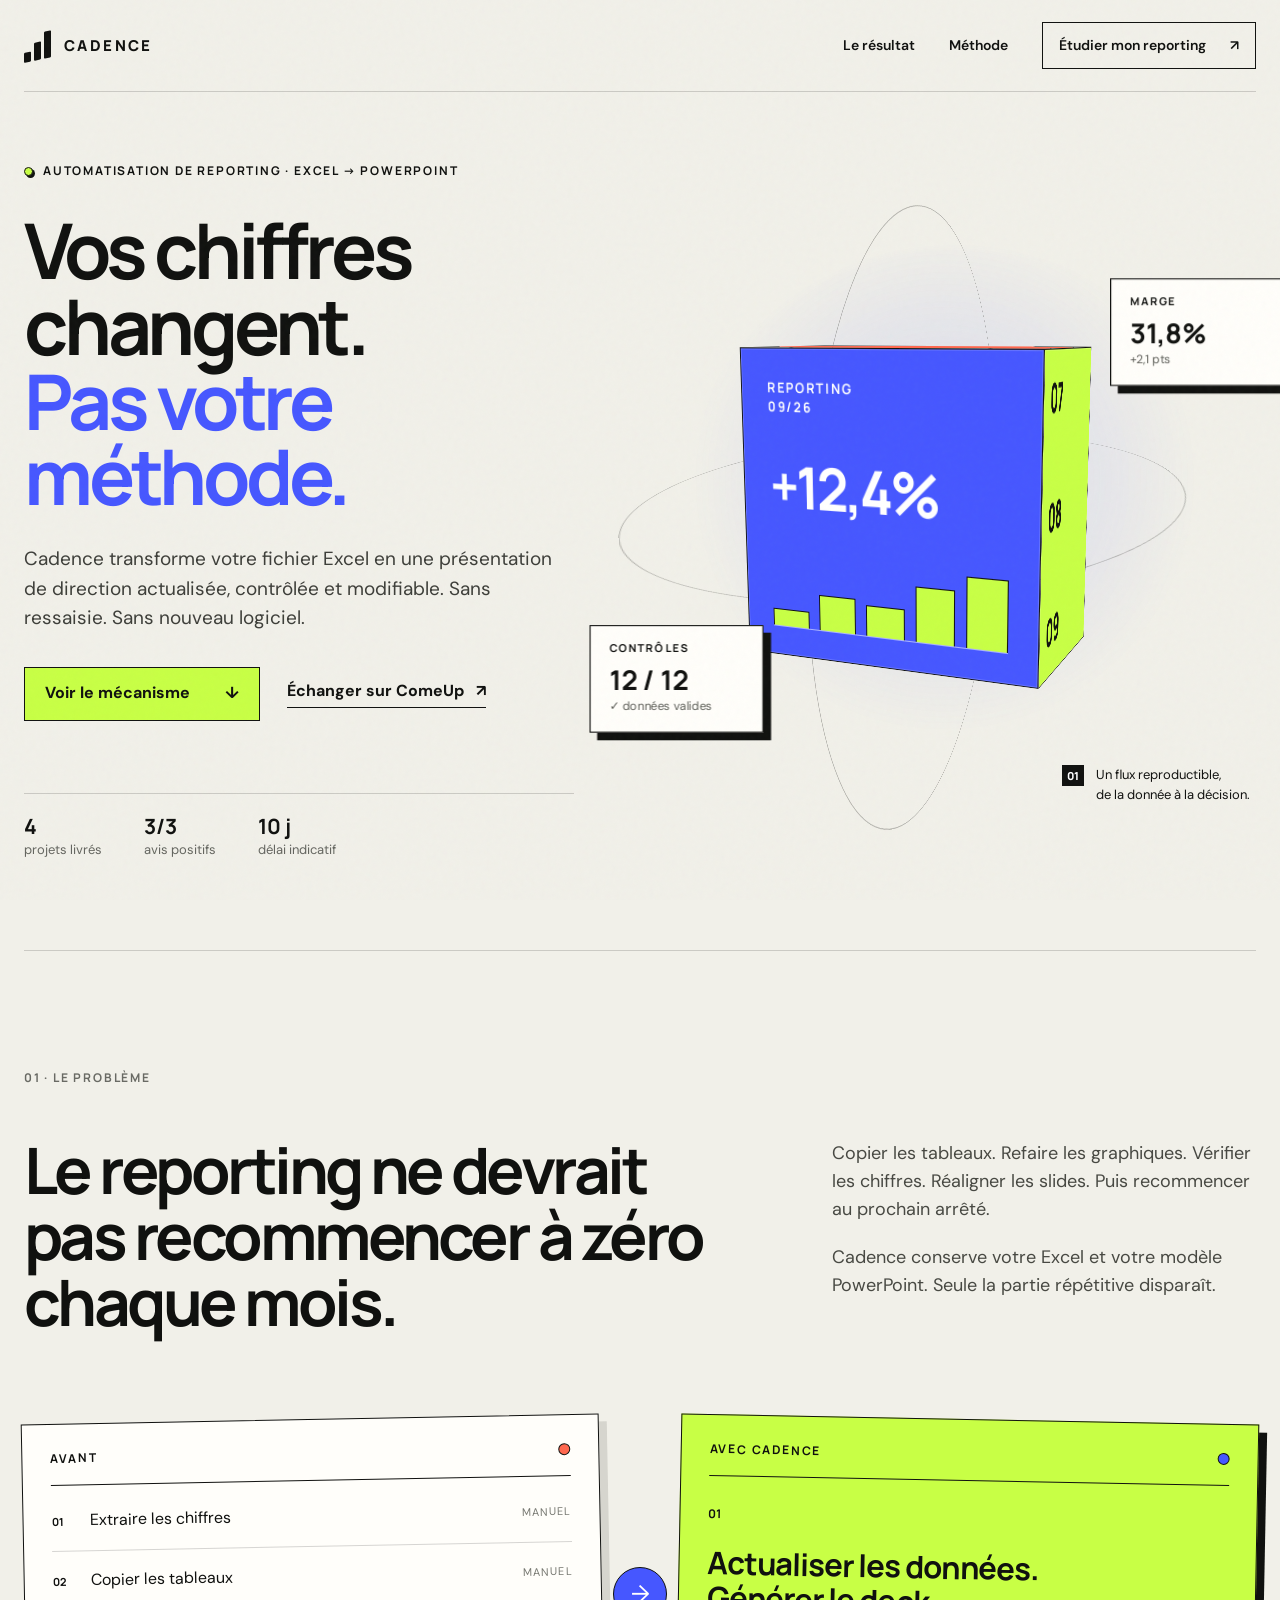
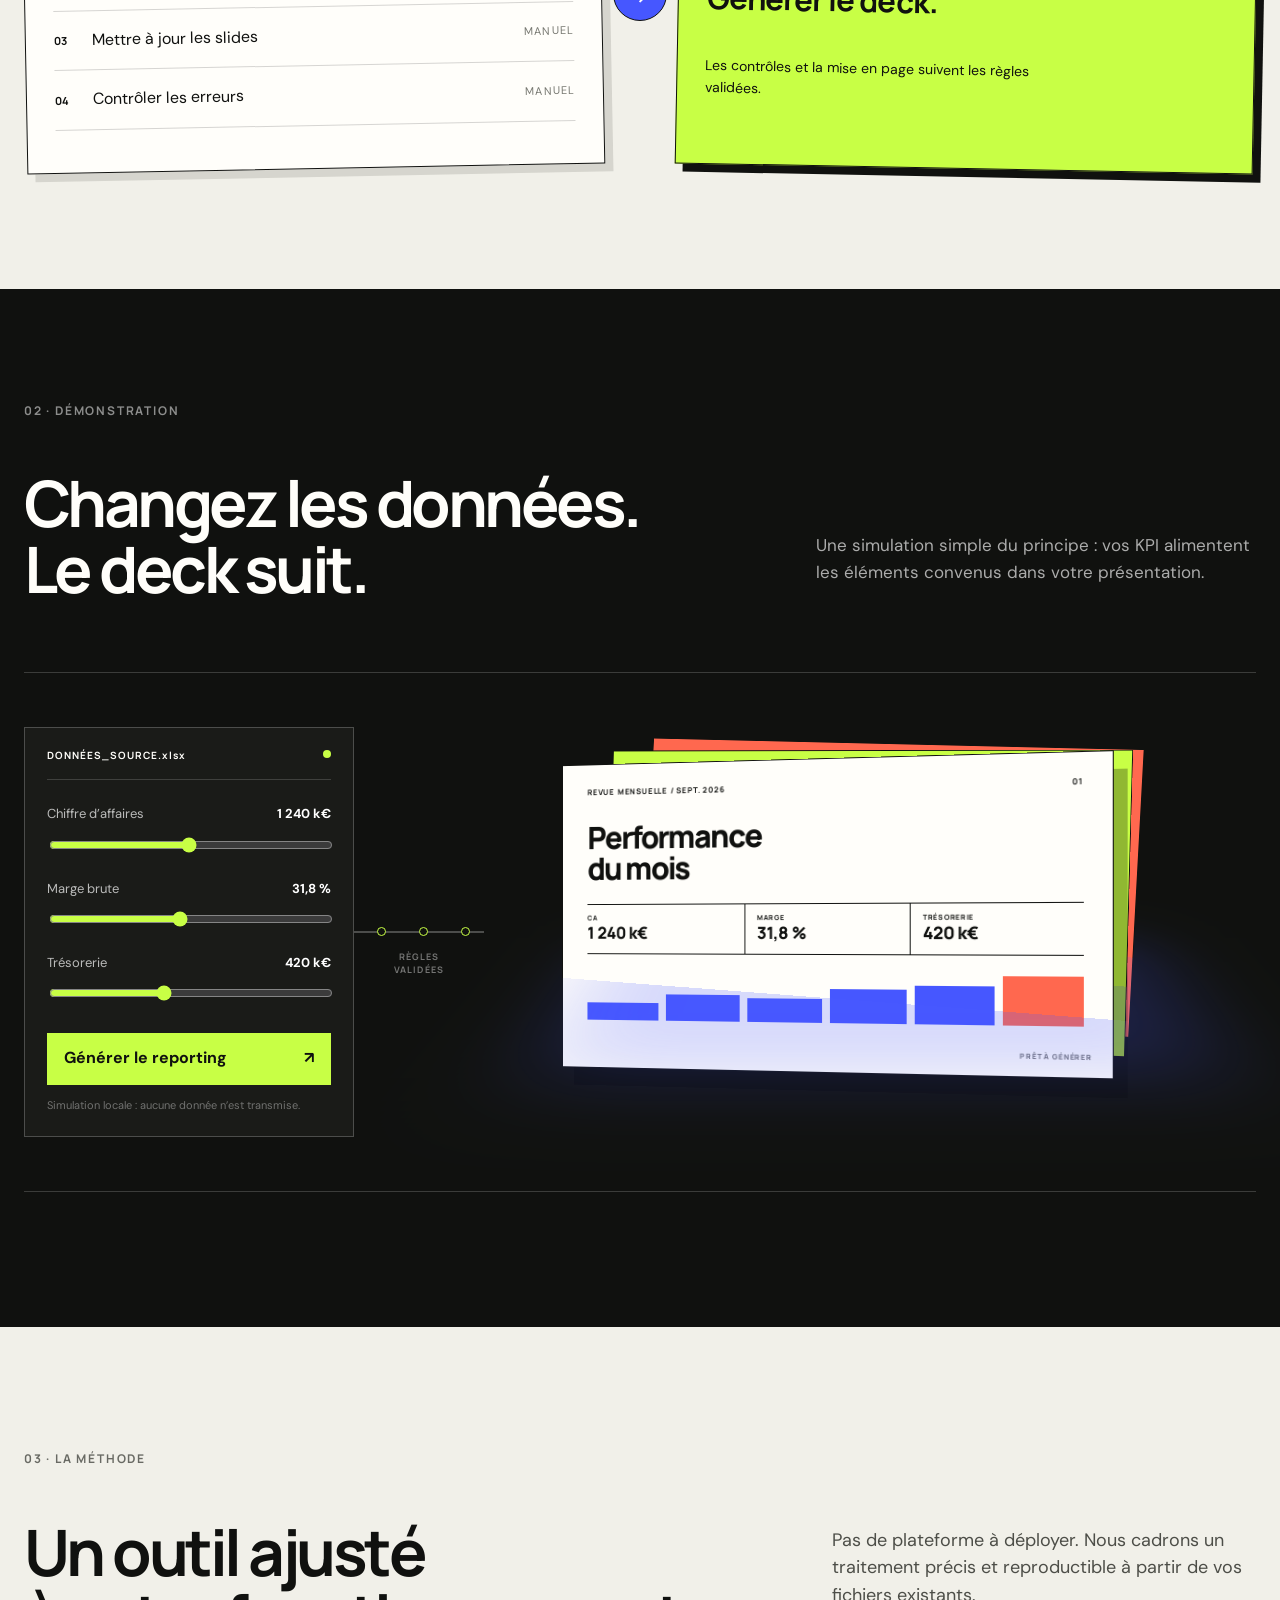
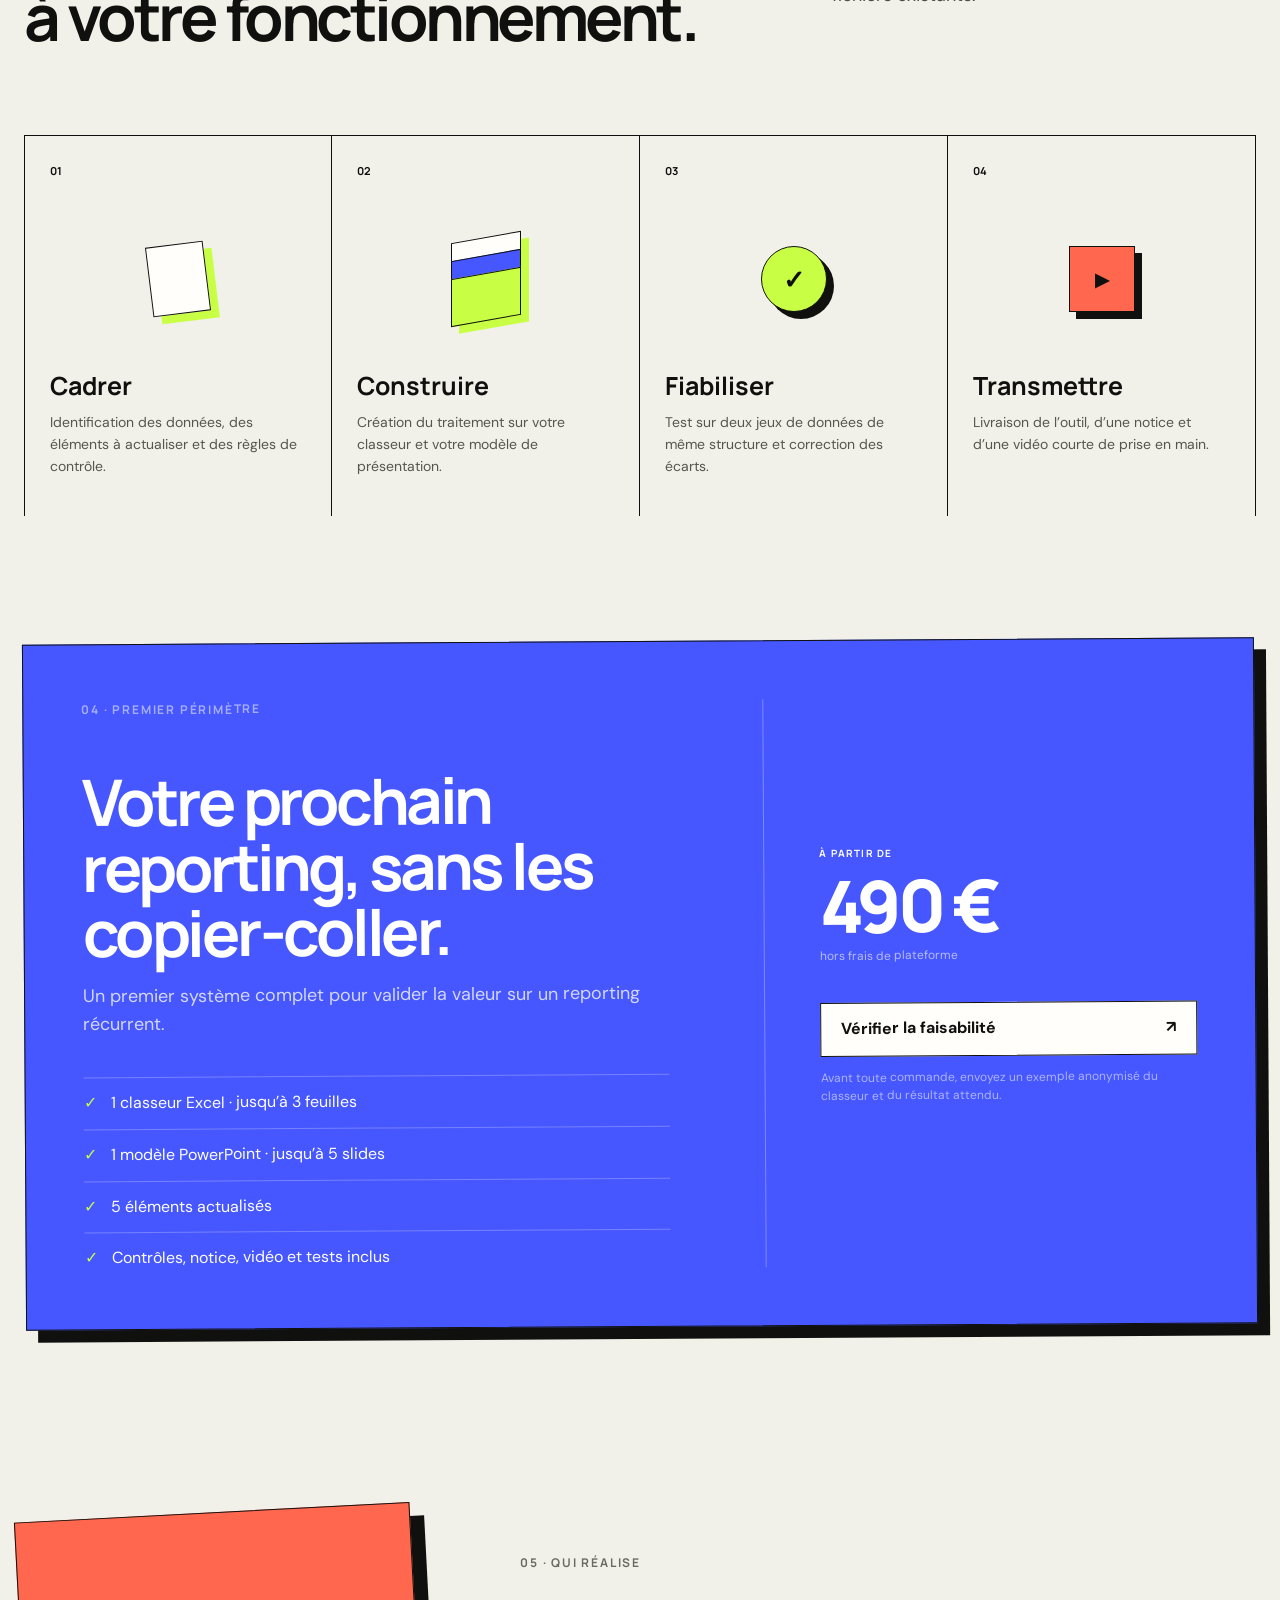
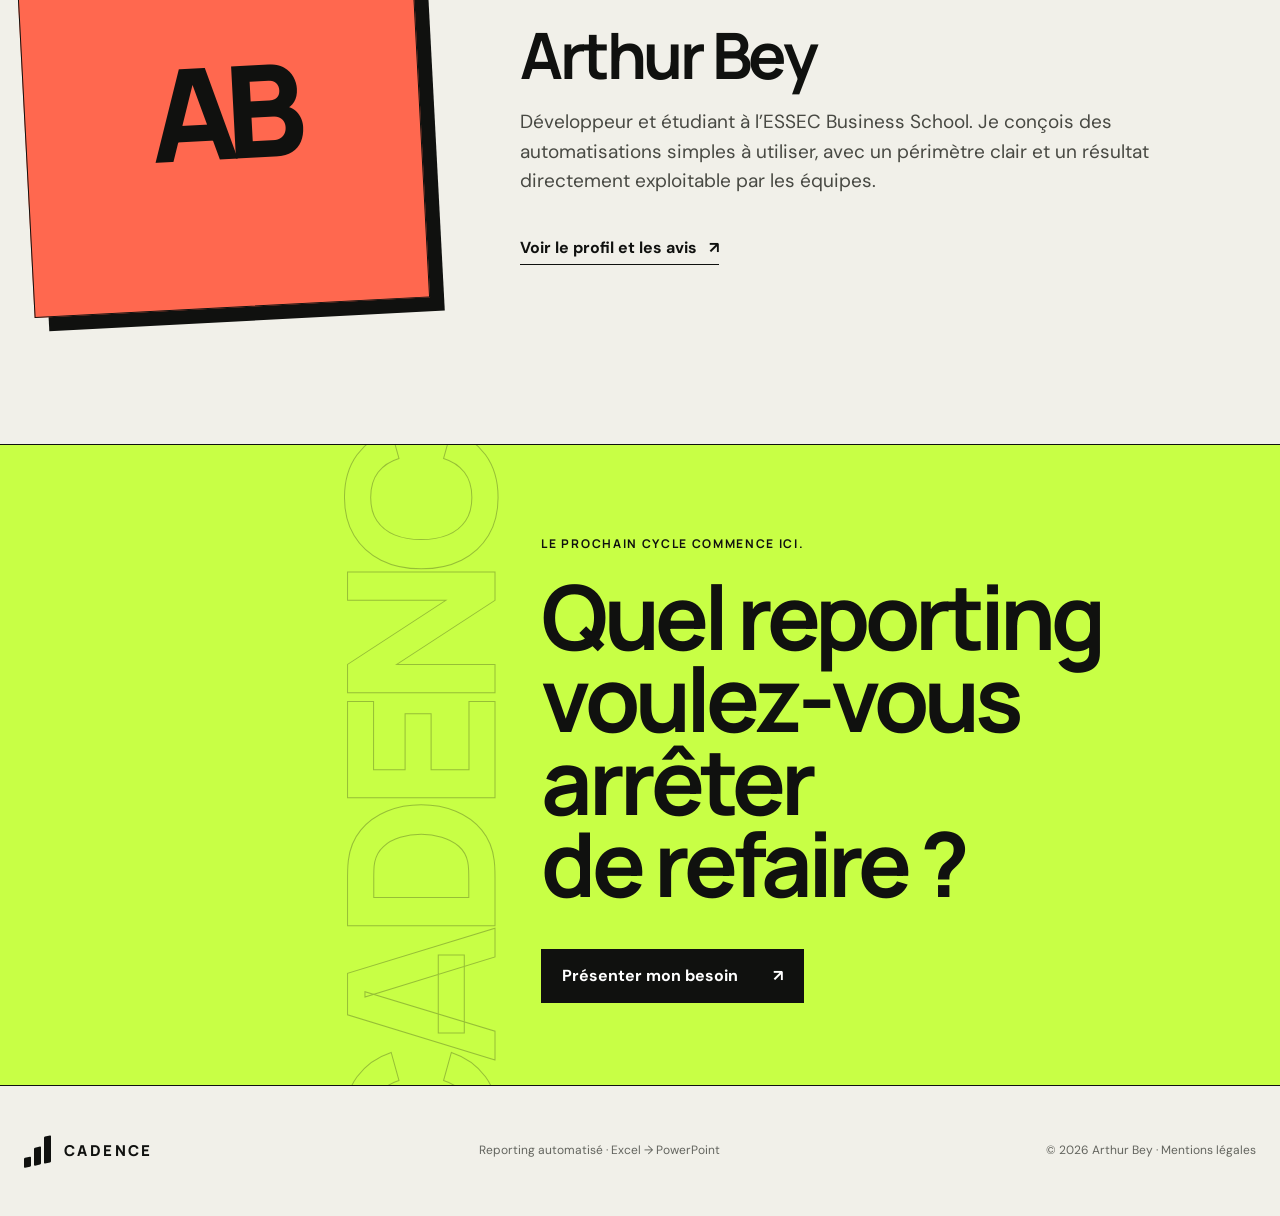
==== commit 5022593d: "Ajout des mentions légales + lien en pied de page" ====
--- a/index.html
+++ b/index.html
@@ -221,7 +221,7 @@
     <footer class="footer shell">
       <a class="brand" href="#top"><span class="brand-mark" aria-hidden="true"><i></i><i></i><i></i></span><span>CADENCE</span></a>
       <p>Reporting automatisé · Excel → PowerPoint</p>
-      <p>© <span id="year"></span> Arthur Bey</p>
+      <p>© <span id="year"></span> Arthur Bey · <a href="/mentions-legales.html">Mentions légales</a></p>
     </footer>
     <script src="./app.js"></script>
   </body>
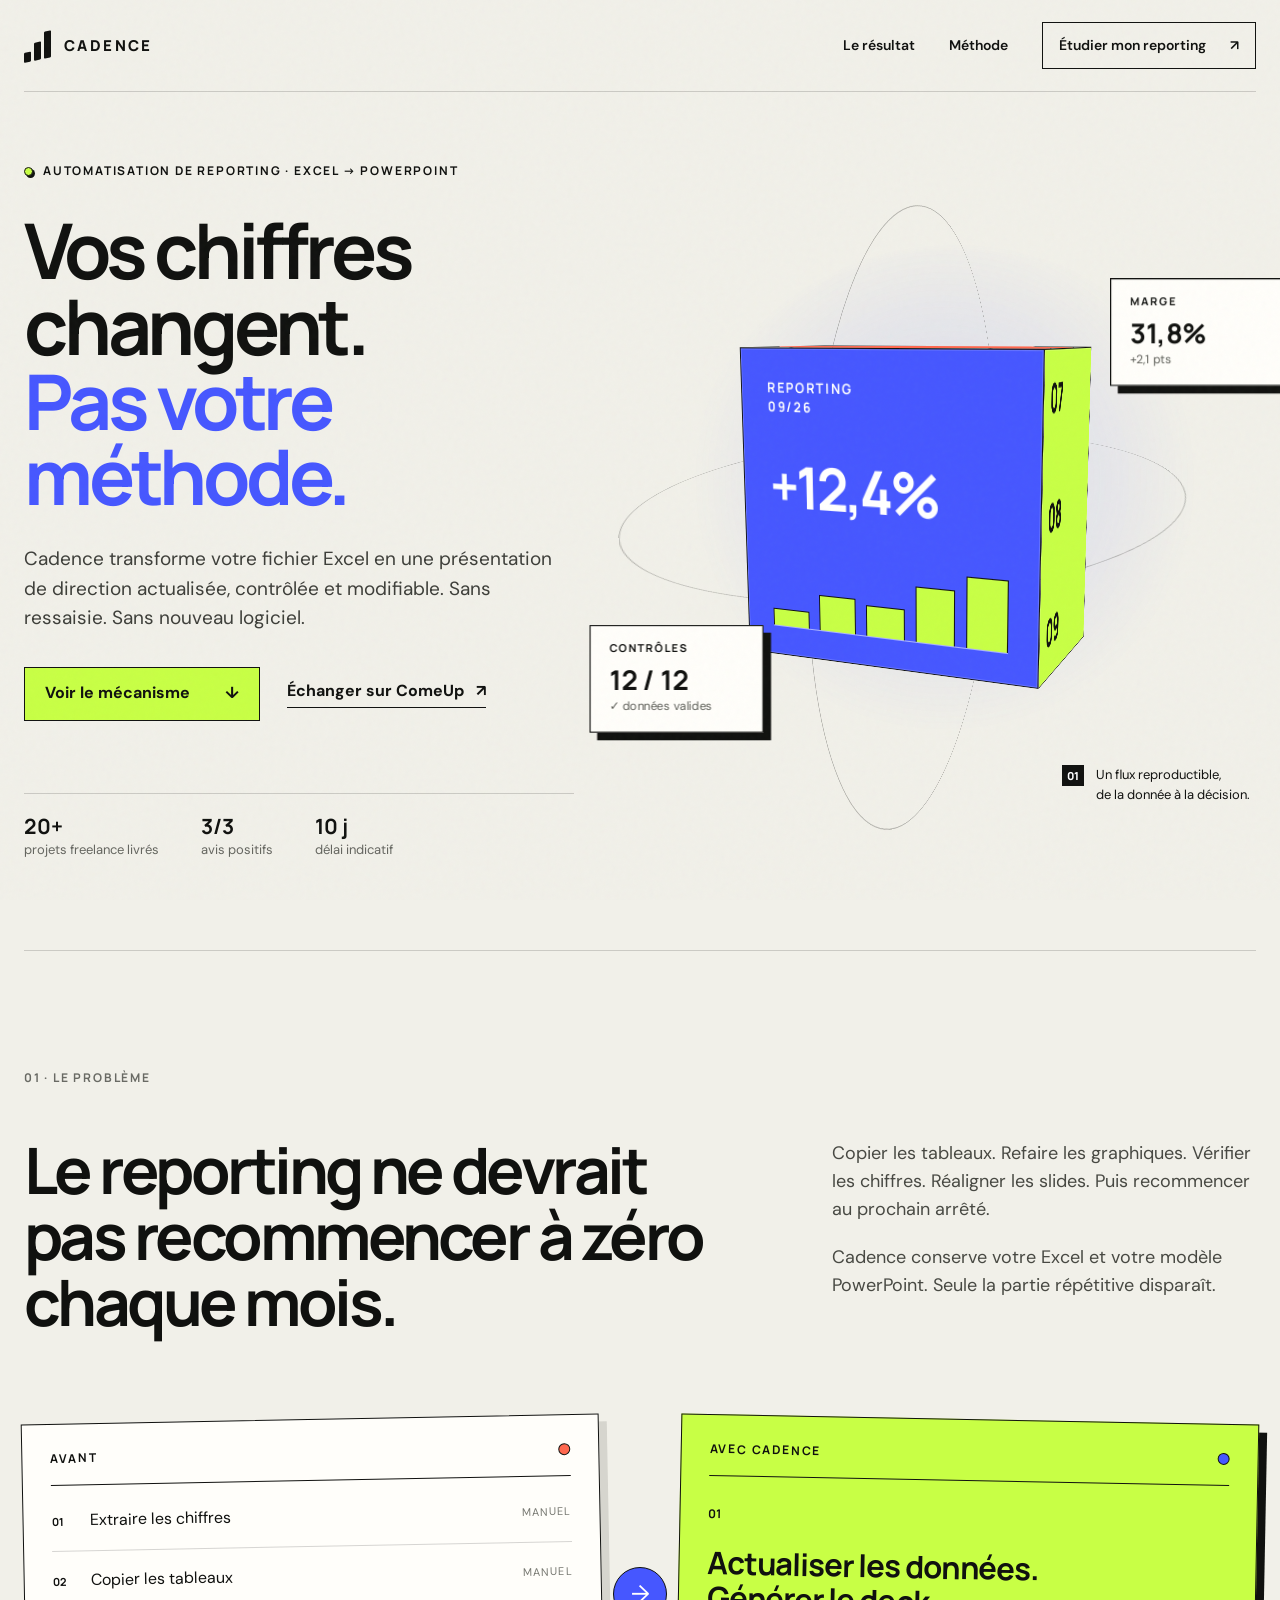
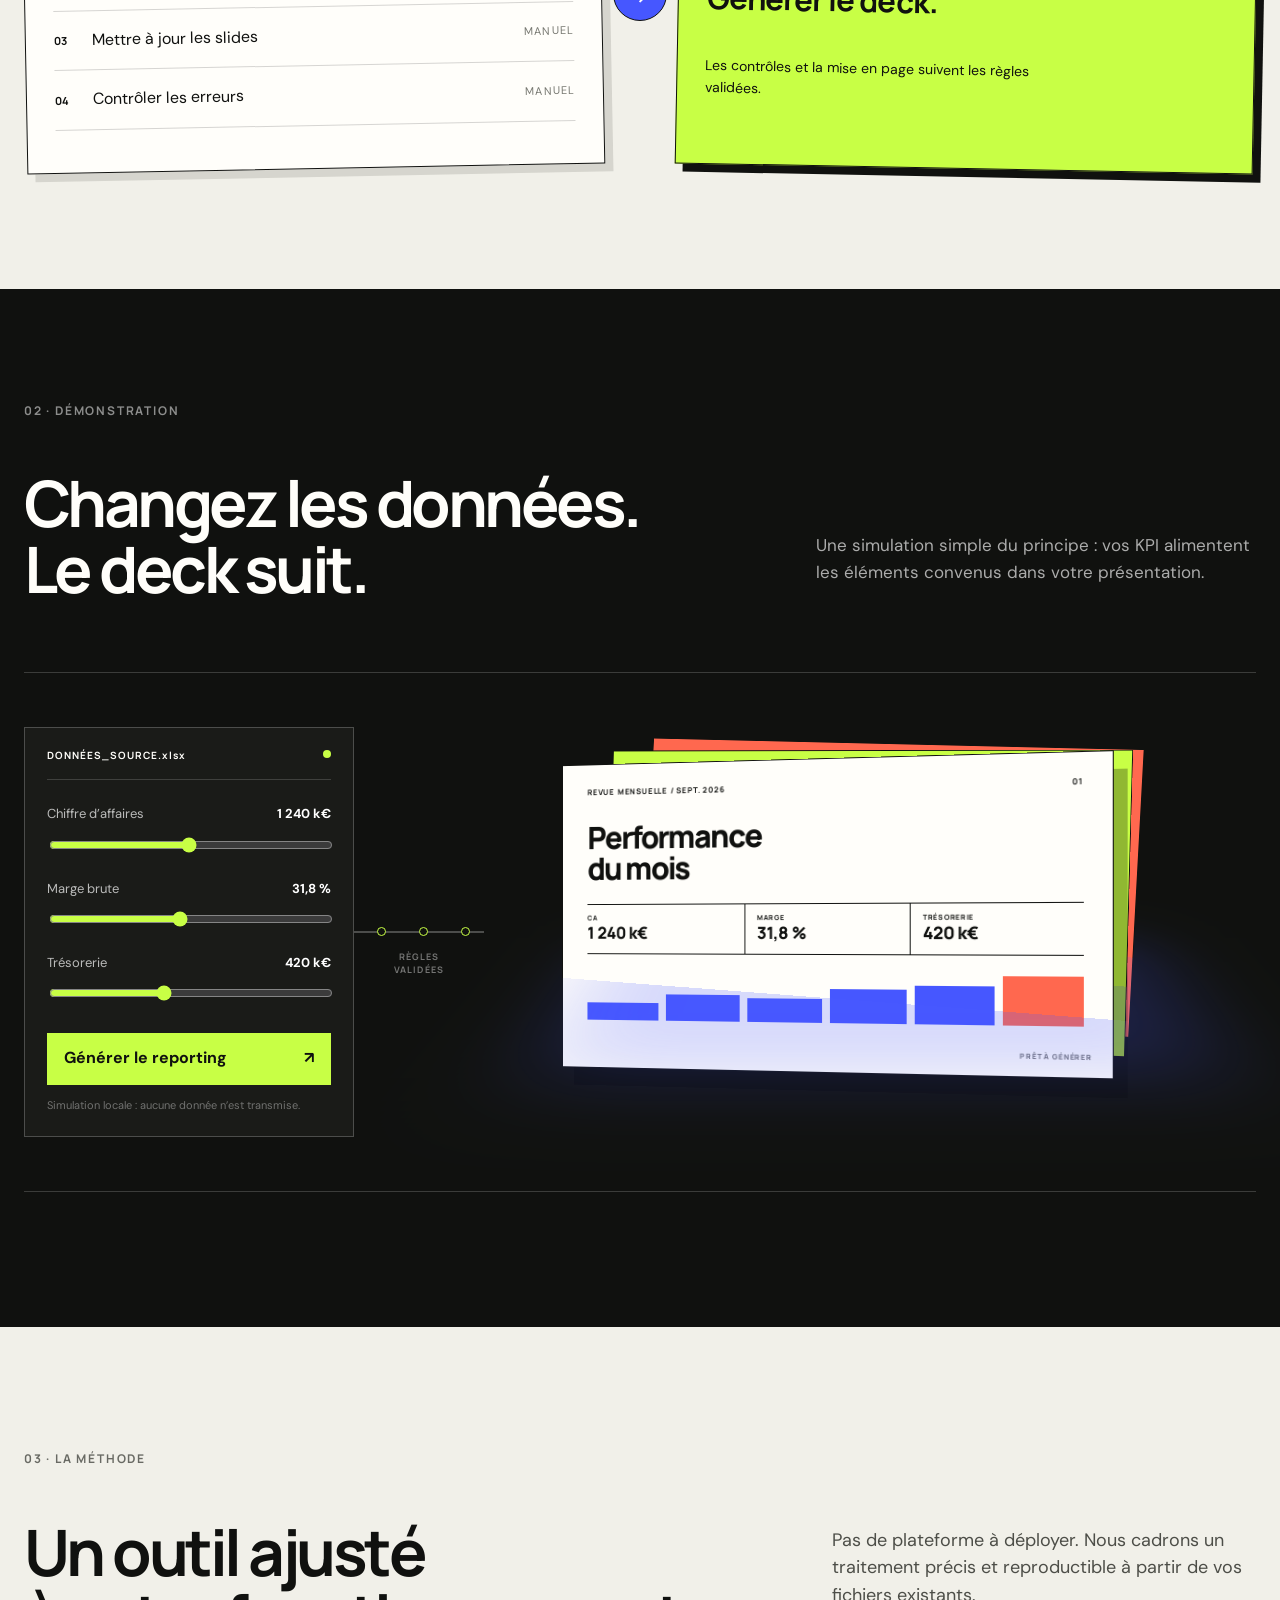
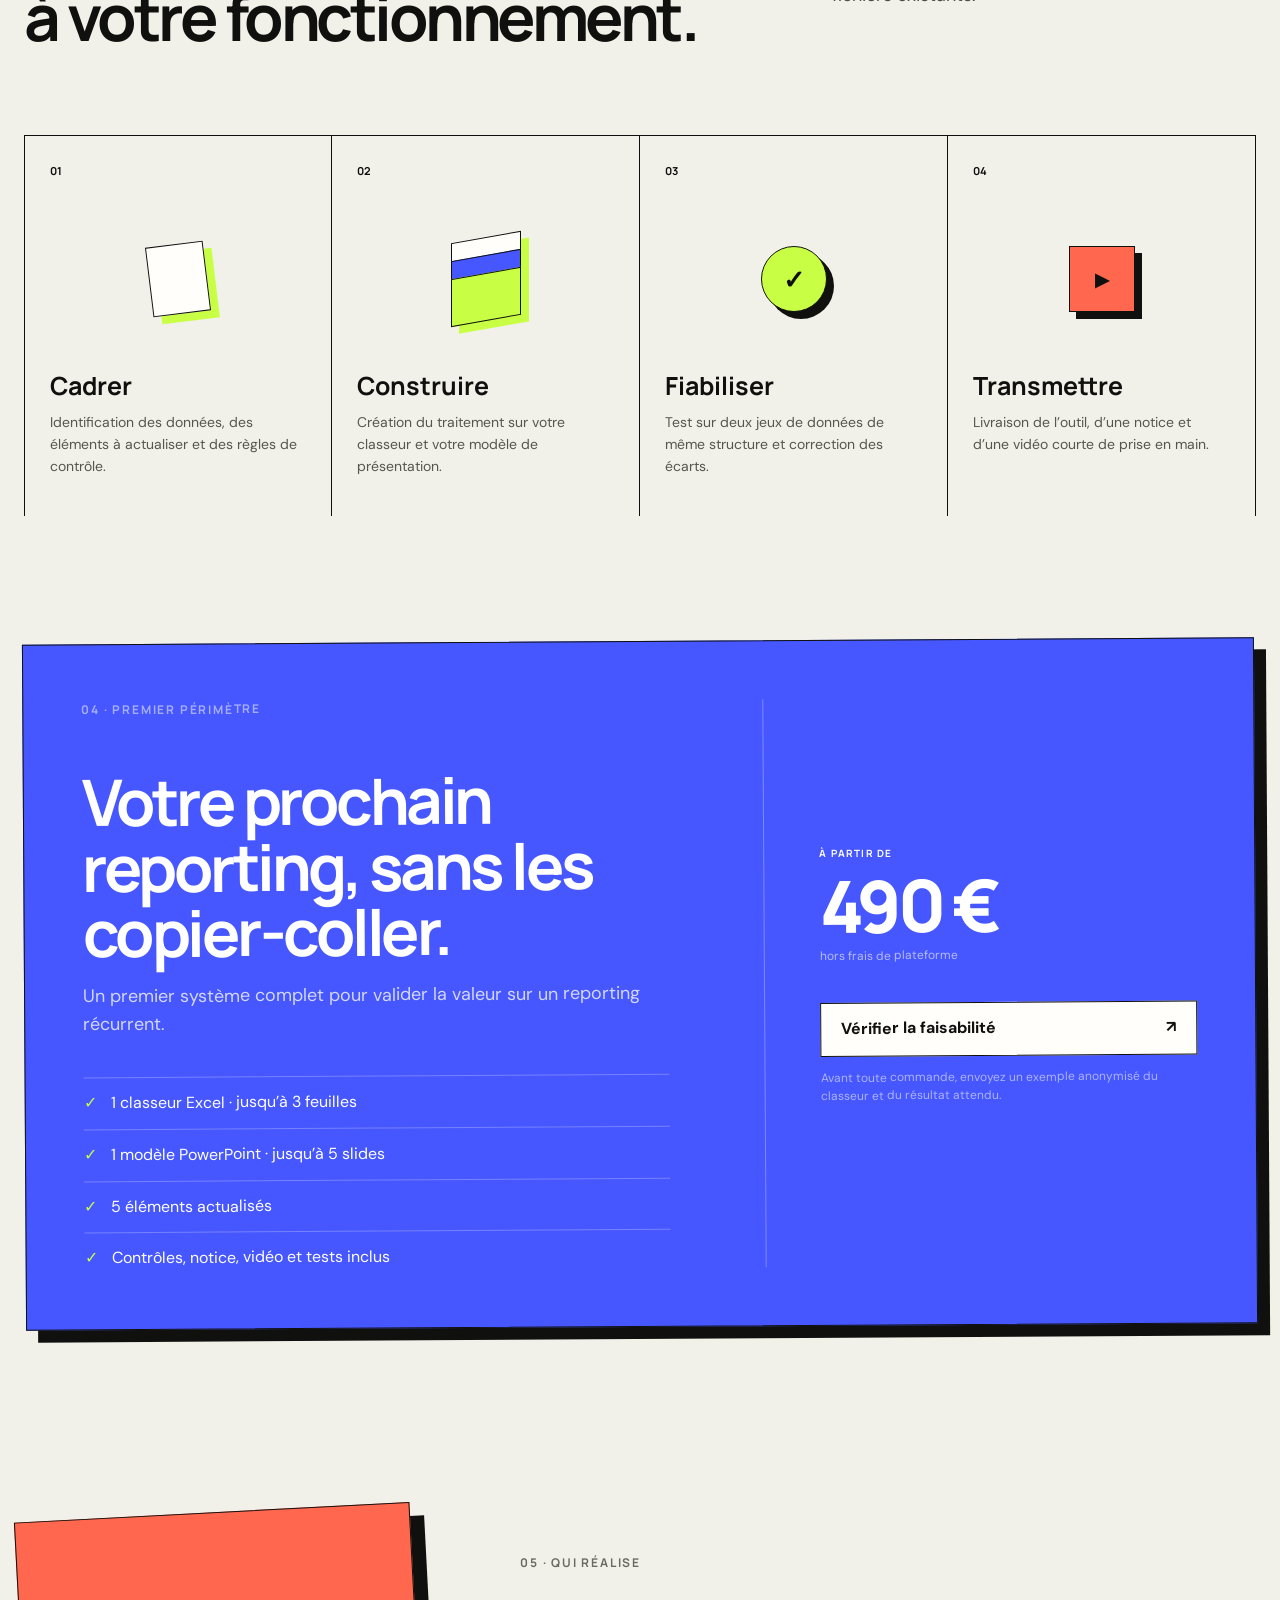
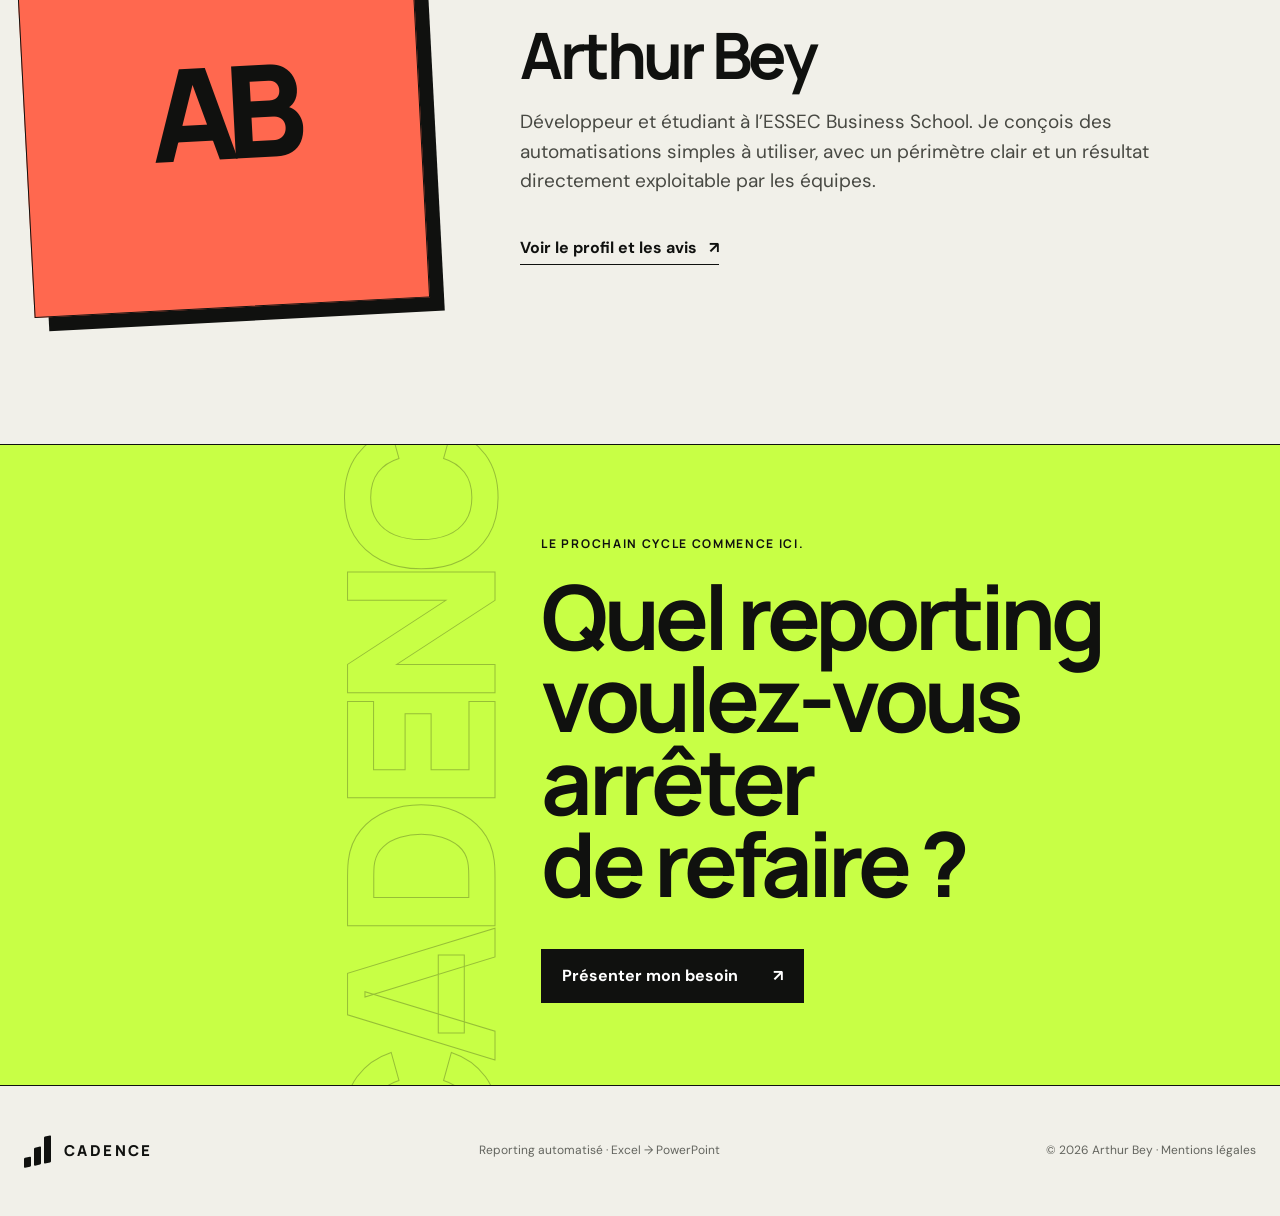
==== commit bf137c9a: "20+ projets freelance livrés + correction débordement tablette" ====
--- a/index.html
+++ b/index.html
@@ -70,7 +70,7 @@
             <a class="text-link" href="https://comeup.com/fr/@arthurbey" target="_blank" rel="noreferrer">Échanger sur ComeUp <span>↗</span></a>
           </div>
           <div class="proof-strip" aria-label="Indicateurs de confiance">
-            <div><strong>4</strong><span>projets livrés</span></div>
+            <div><strong>20+</strong><span>projets freelance livrés</span></div>
             <div><strong>3/3</strong><span>avis positifs</span></div>
             <div><strong>10 j</strong><span>délai indicatif</span></div>
           </div>
--- a/styles.css
+++ b/styles.css
@@ -150,8 +150,8 @@
   *,*::before,*::after { scroll-behavior: auto !important; animation-duration: .01ms !important; animation-iteration-count: 1 !important; transition-duration: .01ms !important; }
 }
 
-/* Mobile : rien ne doit dépasser la largeur de l'écran */
+/* Rien ne doit dépasser la largeur de l'écran (mobile et tablette) */
+html, body { overflow-x: clip; }
 @media (max-width: 720px) {
-  html, body { overflow-x: clip; }
   .hero-visual { margin-inline: -4%; }
 }
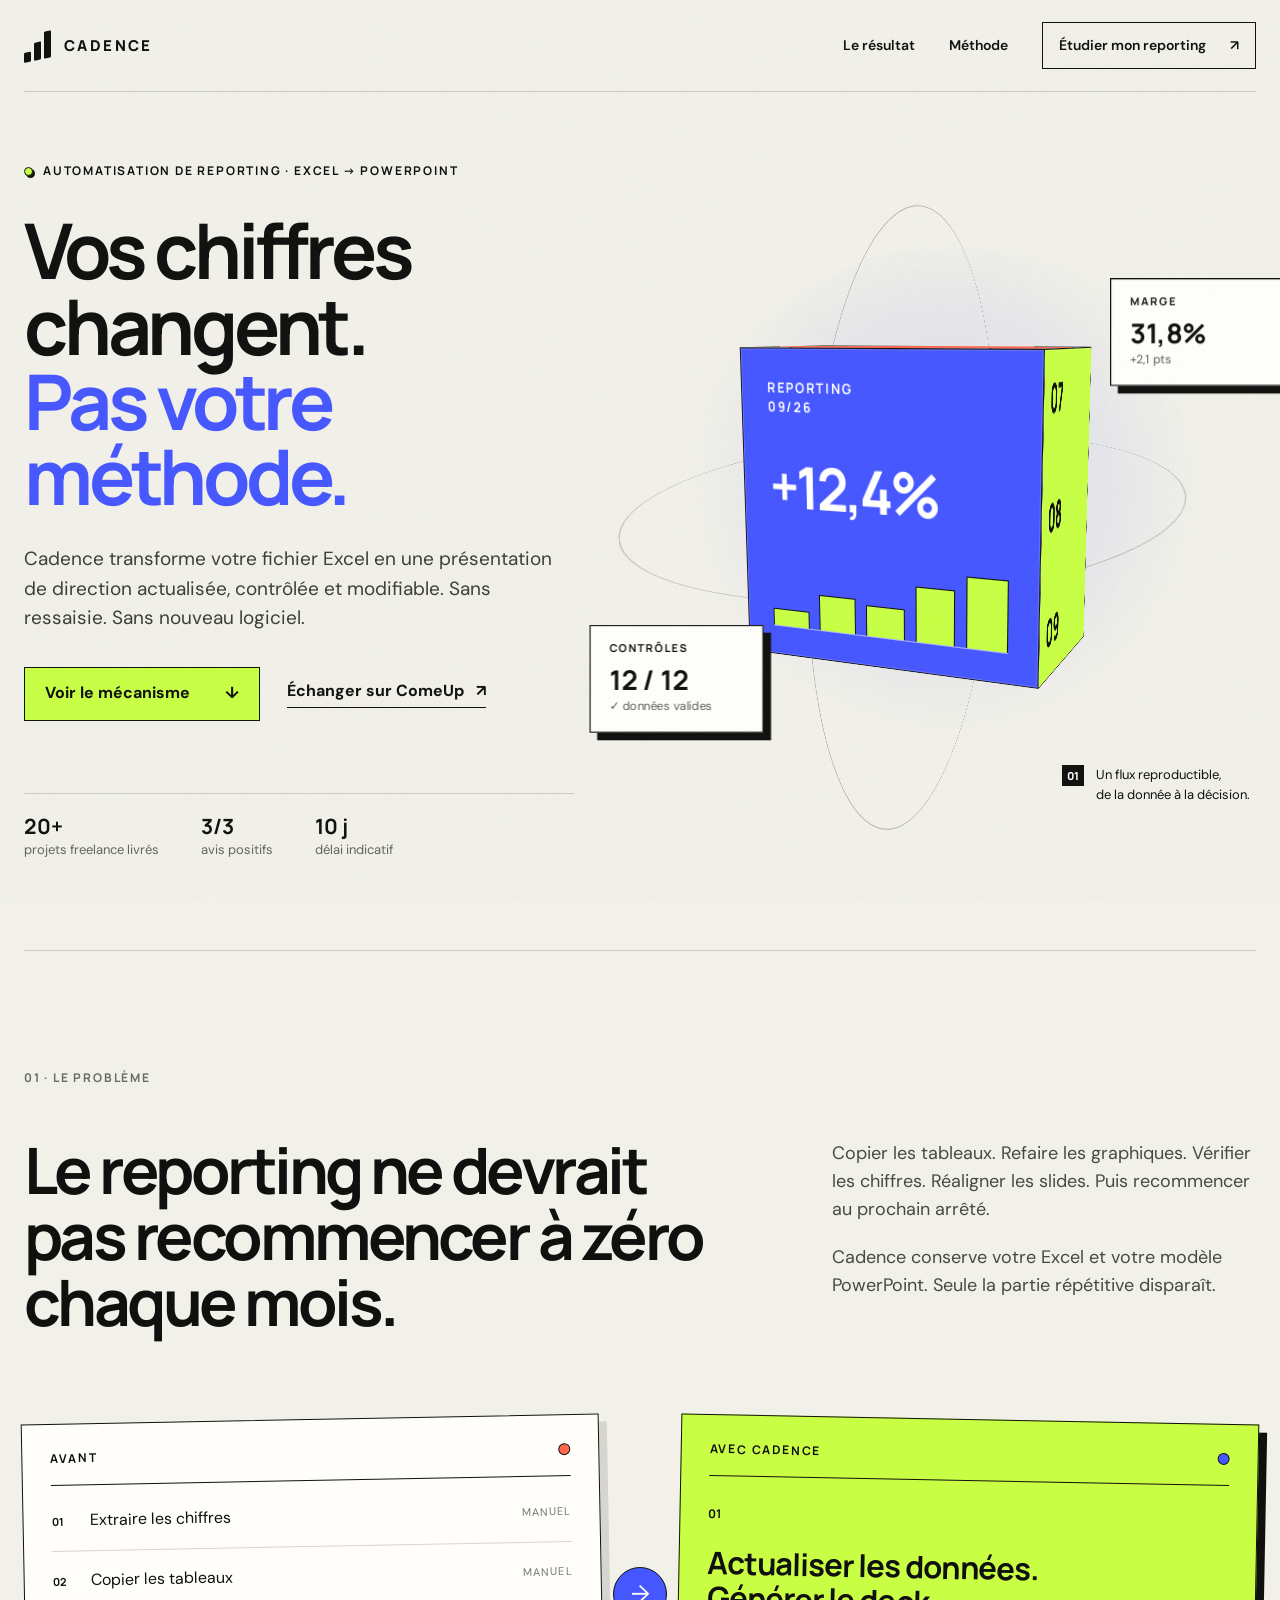
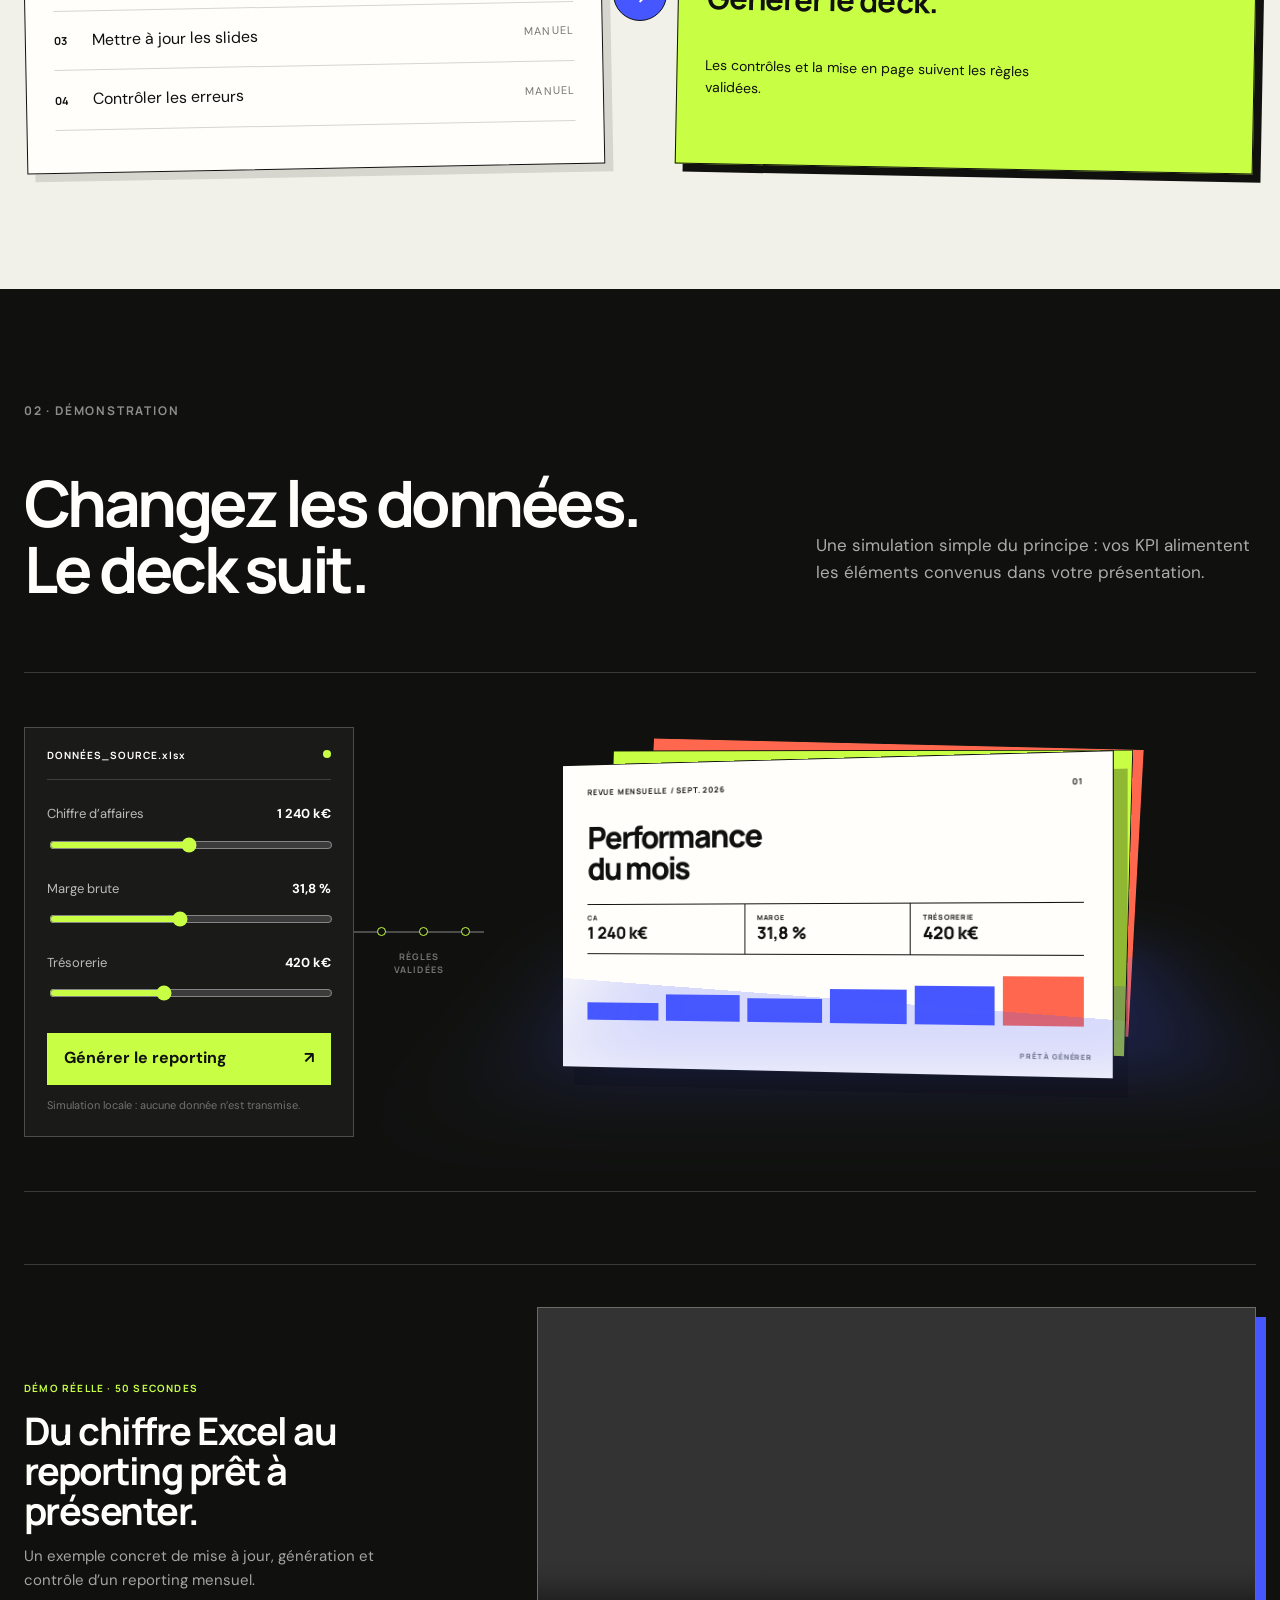
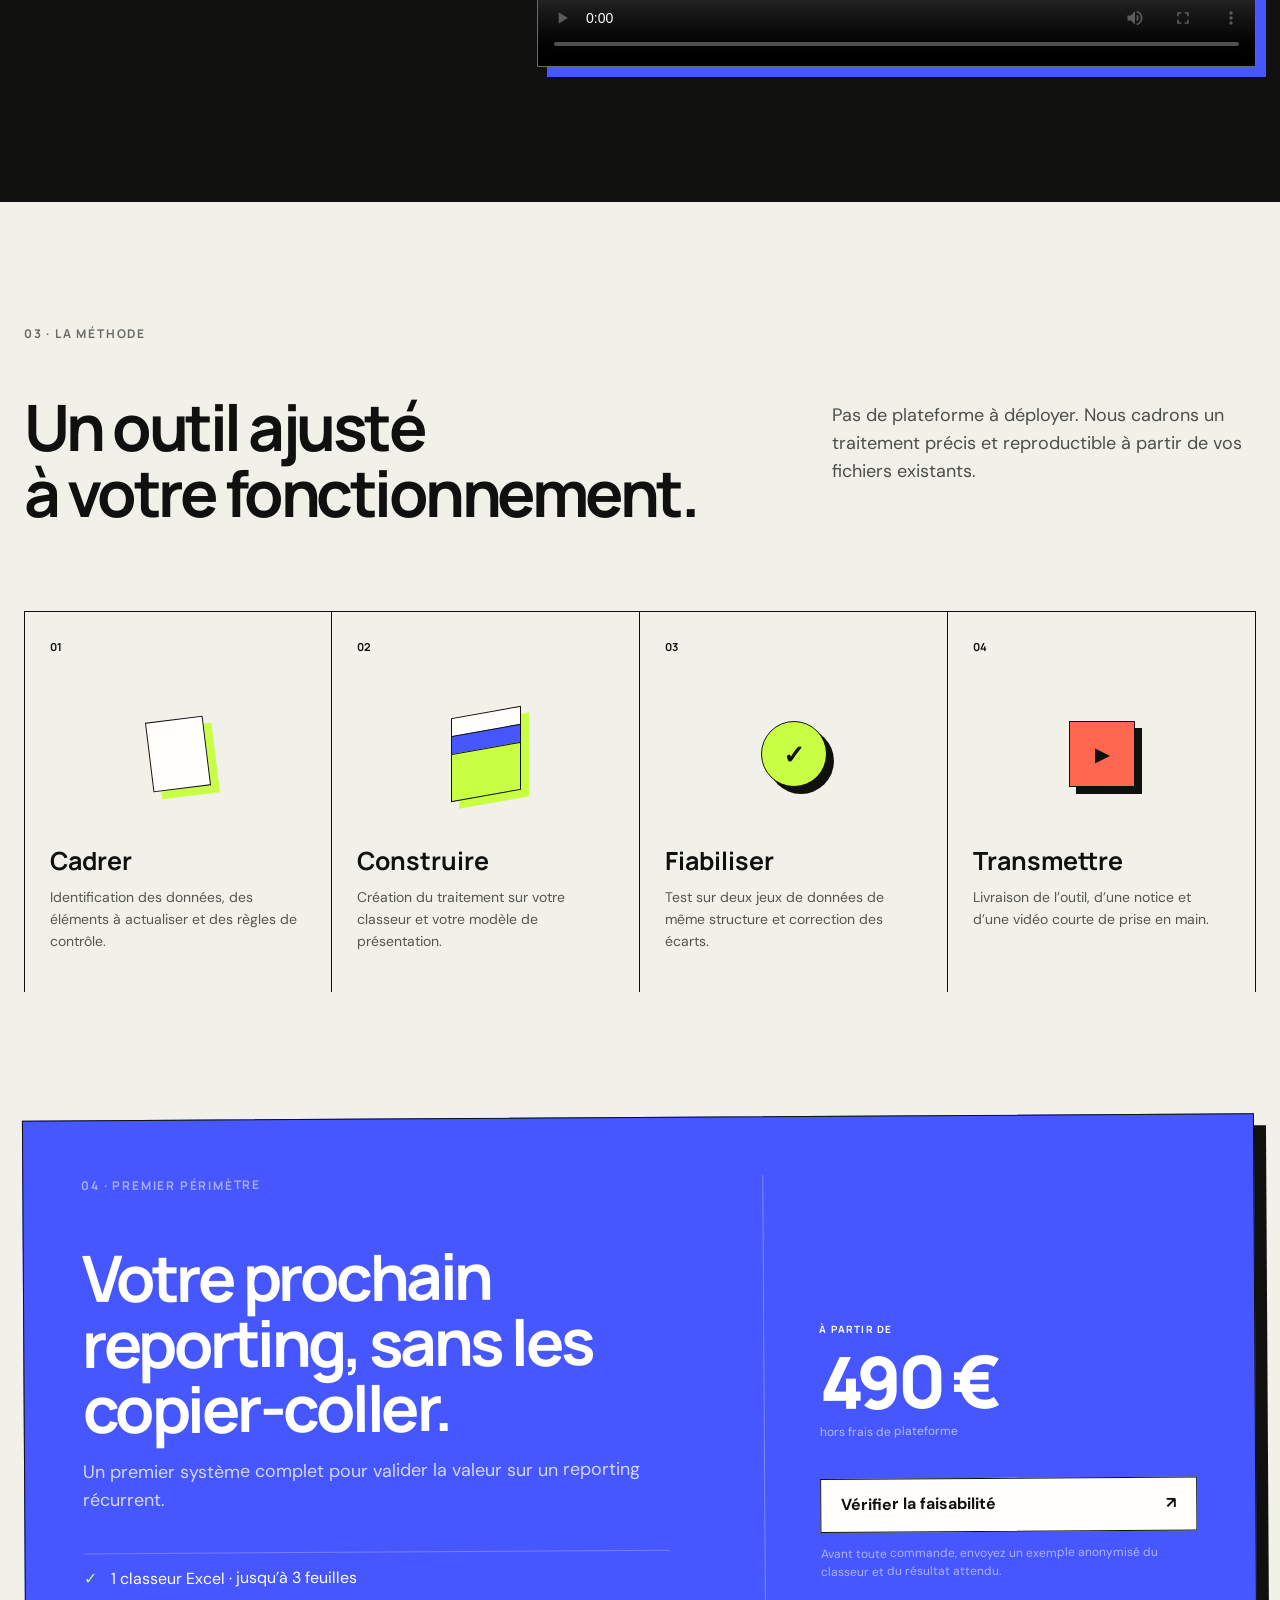
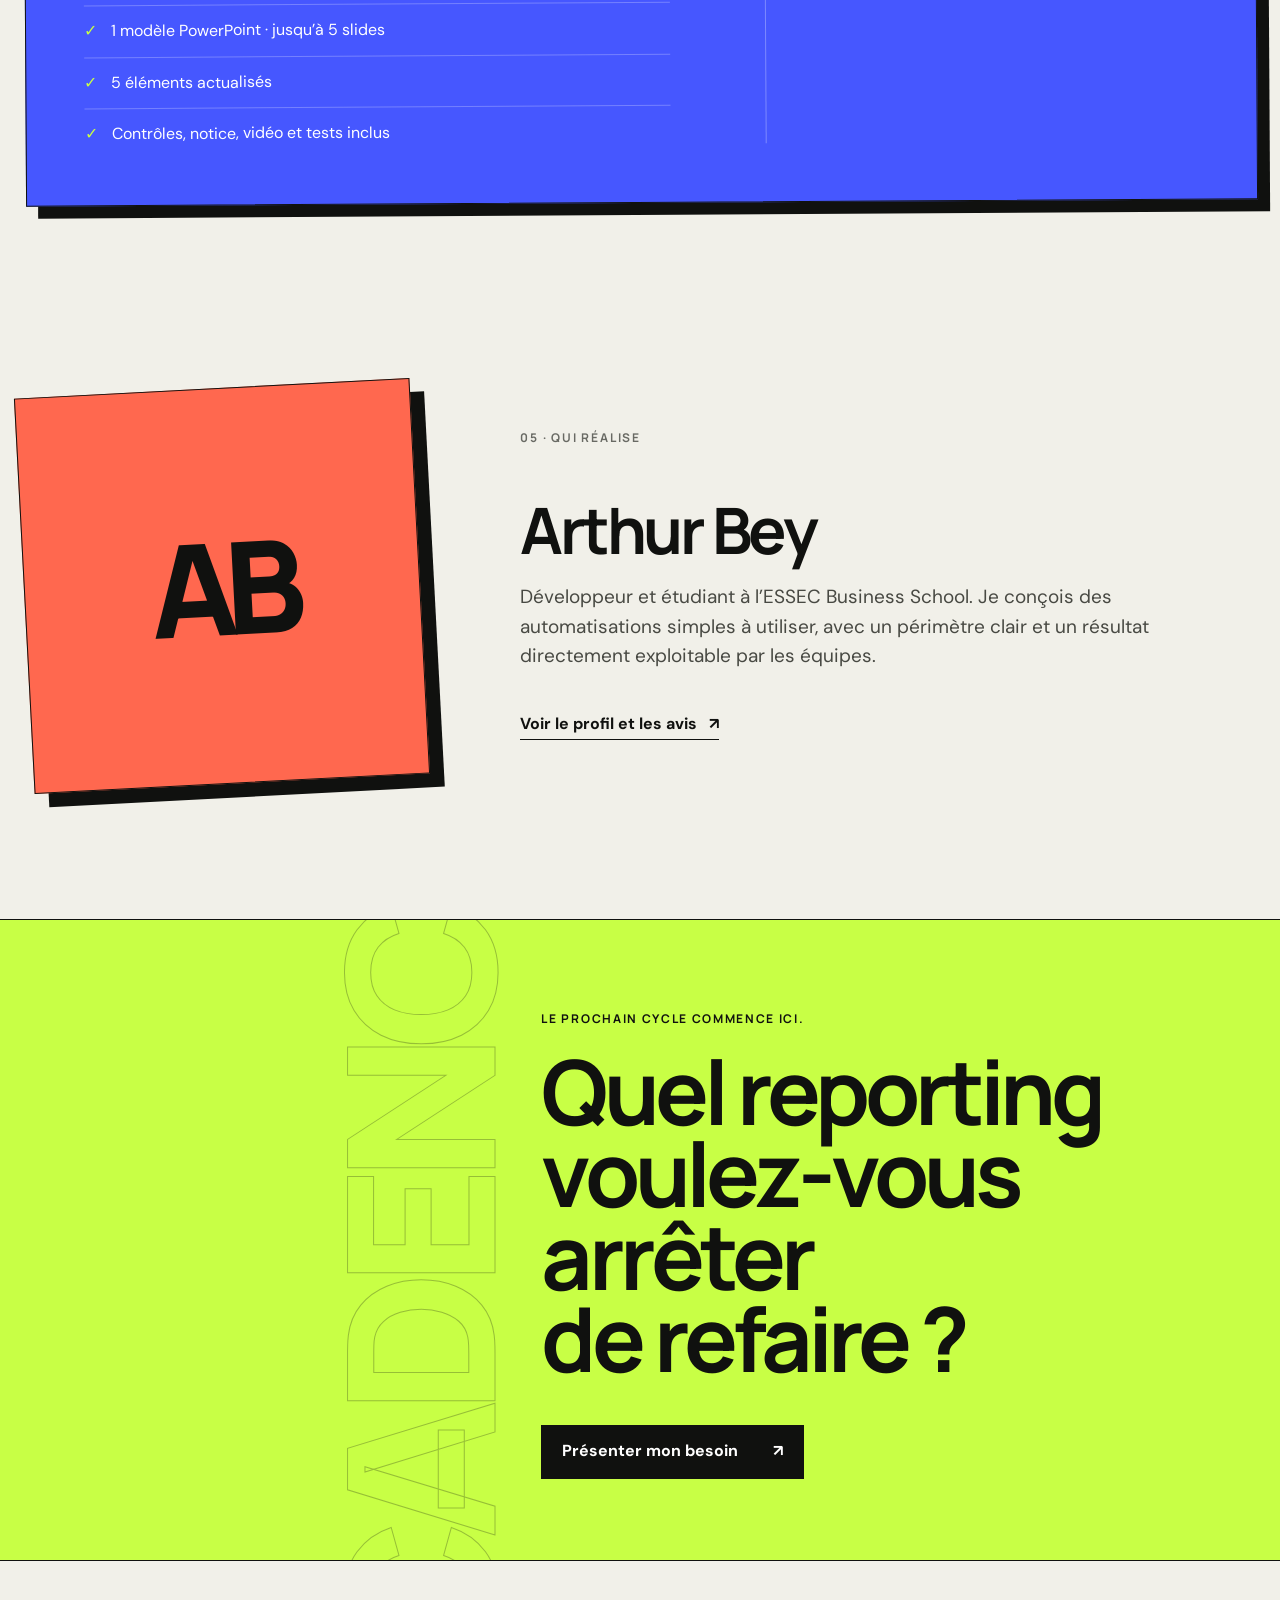
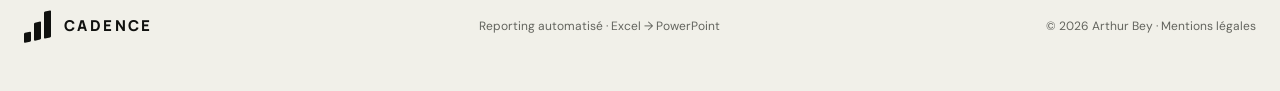
==== commit 067a6548: "Ajoute la vidéo de démonstration CADENCE" ====
--- a/index.html
+++ b/index.html
@@ -158,6 +158,18 @@
               </article>
             </div>
           </div>
+
+          <div class="demo-video">
+            <div>
+              <span class="video-label">DÉMO RÉELLE · 50 SECONDES</span>
+              <h3>Du chiffre Excel au reporting prêt à présenter.</h3>
+              <p>Un exemple concret de mise à jour, génération et contrôle d’un reporting mensuel.</p>
+            </div>
+            <video controls preload="metadata" playsinline aria-label="Démo CADENCE : génération d'un reporting Excel vers PowerPoint">
+              <source src="cadence_demo_v2.mp4" type="video/mp4" />
+              Votre navigateur ne prend pas en charge la lecture vidéo.
+            </video>
+          </div>
         </div>
       </section>
 
--- a/styles.css
+++ b/styles.css
@@ -102,6 +102,11 @@
 .slide-back-two { background: var(--coral); transform: translate3d(58px, -40px, -120px) rotateY(-8deg) rotateZ(3deg); }.slide-back-one { background: var(--lime); transform: translate3d(32px, -20px, -60px) rotateY(-8deg) rotateZ(1.5deg); }.slide-back-one span,.slide-back-two span{position:absolute;right:18px;top:14px;color:var(--ink);font:800 11px/1 "Manrope"}
 .slide-front { color: var(--ink); background: var(--white); padding: 24px 27px; transform: translate3d(0, 0, 0) rotateY(-8deg); box-shadow: 13px 18px 0 rgba(0,0,0,.28); }
 .deck-stage.generated .slide-back-two { transform: translate3d(78px,-52px,-120px) rotateY(-5deg) rotateZ(4deg); }.deck-stage.generated .slide-back-one { transform: translate3d(43px,-27px,-60px) rotateY(-5deg) rotateZ(2deg); }.deck-stage.generated .slide-front { transform: translate3d(0,0,0) rotateY(-5deg) translateY(-5px); }
+.demo-video { display: grid; grid-template-columns: .78fr 1.22fr; gap: 54px; align-items: center; margin-top: 72px; padding-top: 42px; border-top: 1px solid rgba(255,255,255,.18); }
+.video-label { display: block; color: var(--lime); font: 700 10px/1 "Manrope"; letter-spacing: .12em; }
+.demo-video h3 { max-width: 390px; margin: 18px 0 15px; font: 700 clamp(25px, 3vw, 38px)/1.05 "Manrope"; letter-spacing: -.04em; }
+.demo-video p { max-width: 380px; margin: 0; color: rgba(255,255,255,.62); font-size: 15px; }
+.demo-video video { display: block; width: 100%; border: 1px solid rgba(255,255,255,.38); background: #10110f; box-shadow: 10px 10px 0 var(--blue); }
 .slide-top { display: flex; justify-content: space-between; font: 700 8px/1 "Manrope"; letter-spacing: .1em; }.slide-front h3 { font: 800 32px/1 "Manrope"; letter-spacing: -.05em; margin: 27px 0 21px; }
 .slide-kpis { display: grid; grid-template-columns: repeat(3,1fr); border-top: 1px solid var(--ink); border-bottom: 1px solid var(--ink); }.slide-kpis div { display: grid; padding: 10px 8px 9px 0; }.slide-kpis div+div { border-left: 1px solid var(--ink); padding-left: 12px; }.slide-kpis span { font: 700 7px/1 "Manrope"; letter-spacing: .1em; }.slide-kpis strong { font: 800 17px/1.4 "Manrope"; }
 .slide-chart { height: 68px; display: flex; gap: 8px; align-items: end; padding-top: 12px; }.slide-chart i { flex: 1; background: var(--blue); min-height: 10%; transition: height .5s ease; }.slide-chart i:nth-child(1){height:32%}.slide-chart i:nth-child(2){height:47%}.slide-chart i:nth-child(3){height:42%}.slide-chart i:nth-child(4){height:61%}.slide-chart i:nth-child(5){height:68%}.slide-chart i:nth-child(6){height:86%;background:var(--coral)}
@@ -127,6 +132,7 @@
   .hero { grid-template-columns: 1fr; padding-top: 60px; }.hero-visual { height: 570px; margin-top: -10px; }.hero-copy { max-width: 760px; }
   .problem-grid,.method-head { grid-template-columns: 1fr; gap: 30px; }.comparison { grid-template-columns: 1fr; gap: 20px; }.transform-symbol { height: 30px; transform: rotate(90deg); }
   .demo-workspace { grid-template-columns: 290px 70px 1fr; }.slide { left: 4%; width: 93%; }
+  .demo-video { grid-template-columns: 1fr; gap: 28px; }.demo-video p { max-width: 500px; }
   .steps { grid-template-columns: repeat(2,1fr); }.steps article:nth-child(3) { border-left: 1px solid var(--ink); }
   .offer-card { grid-template-columns: 1fr; gap: 50px; }.offer-action { border-left: 0; border-top: 1px solid rgba(255,255,255,.3); padding: 40px 0 0; }
 }
@@ -138,6 +144,7 @@
   .hero-visual { height: 470px; transform: scale(.87); margin-inline: -8%; }.data-cube { width: 250px; height: 250px; }.cube-front { width: 250px; height: 250px; transform: translateZ(70px); }.cube-right { width: 140px; height: 250px; right: -70px; }.cube-top { width: 250px; height: 140px; top: -70px; }.cube-number { font-size: 45px; }.orbit-a { width: 440px; left: -30px; }.orbit-b { height: 500px; left: 30px; }
   .problem,.method { padding-block: 85px; }.section-index { margin-bottom: 35px; }.problem h2,.method h2,.demo-intro h2,.about h2 { font-size: 42px; }.comparison { margin-top: 55px; }.compare-card { min-height: auto; }
   .demo-section { padding-block: 85px; }.demo-intro { display: block; }.demo-workspace { display: grid; grid-template-columns: 1fr; gap: 35px; padding-block: 35px; }.input-panel { width: 100%; }.pipeline { width: 2px; height: 55px; margin: -15px auto; }.pipeline span { width: 2px; height: 0; }.pipeline.running span { animation: runlineVertical .8s ease forwards; }.pipeline i:nth-of-type(1){top:10%;left:-4px}.pipeline i:nth-of-type(2){top:45%;left:-4px}.pipeline i:nth-of-type(3){top:80%;left:-4px}.pipeline b { top: 20px; left: 20px; transform: none; width: 90px; text-align: left; }.deck-stage { height: 350px; }.slide { top: 9%; }.slide-front { padding: 18px; }.slide-front h3 { font-size: 25px; margin: 17px 0 15px; }.slide-kpis strong { font-size: 12px; }.slide-chart { height: 45px; }
+  .demo-video { margin-top: 48px; padding-top: 32px; }.demo-video h3 { font-size: 29px; }
   @keyframes runlineVertical { to { height: 100%; } }
   .steps { grid-template-columns: 1fr; }.steps article,.steps article:nth-child(3) { border-left: 1px solid var(--ink); min-height: 320px; }
   .offer { padding-bottom: 90px; }.offer-card { padding: 34px 24px; box-shadow: 7px 7px 0 var(--ink); }.offer-action strong { font-size: 62px; }
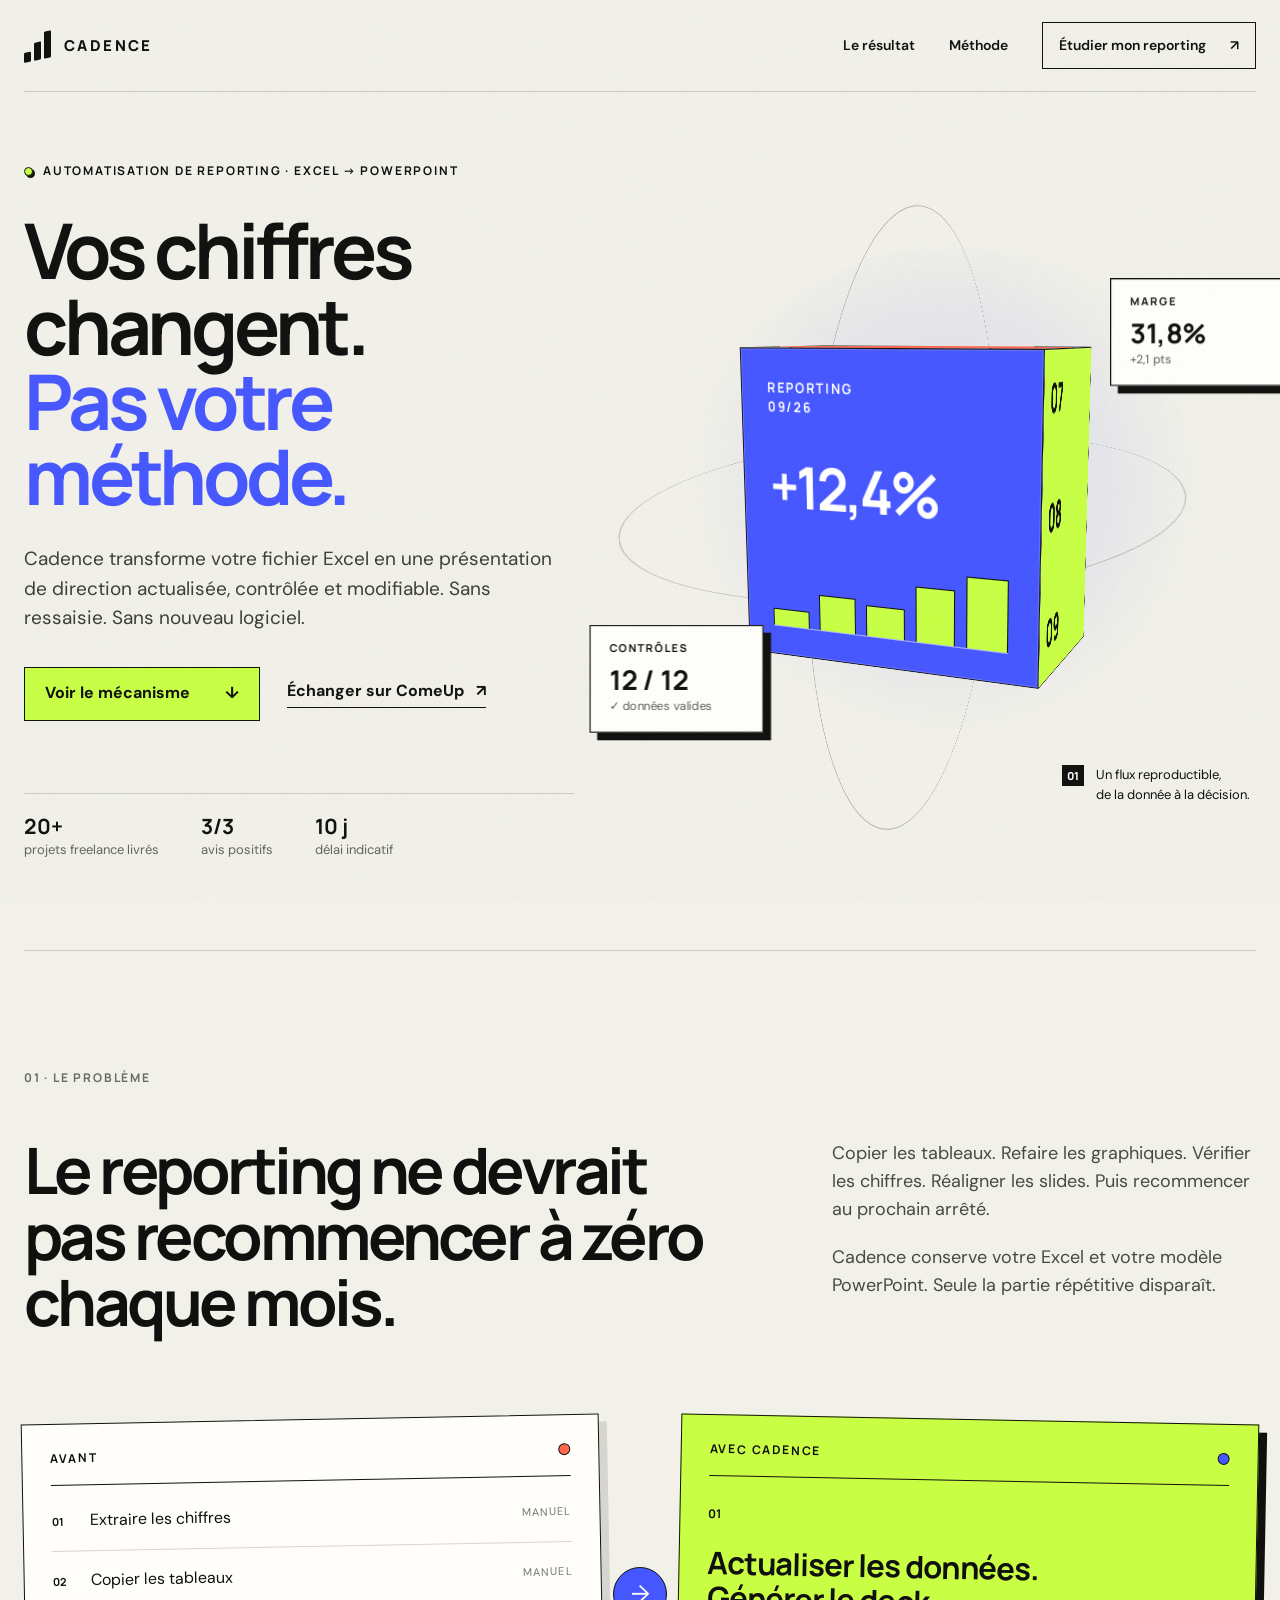
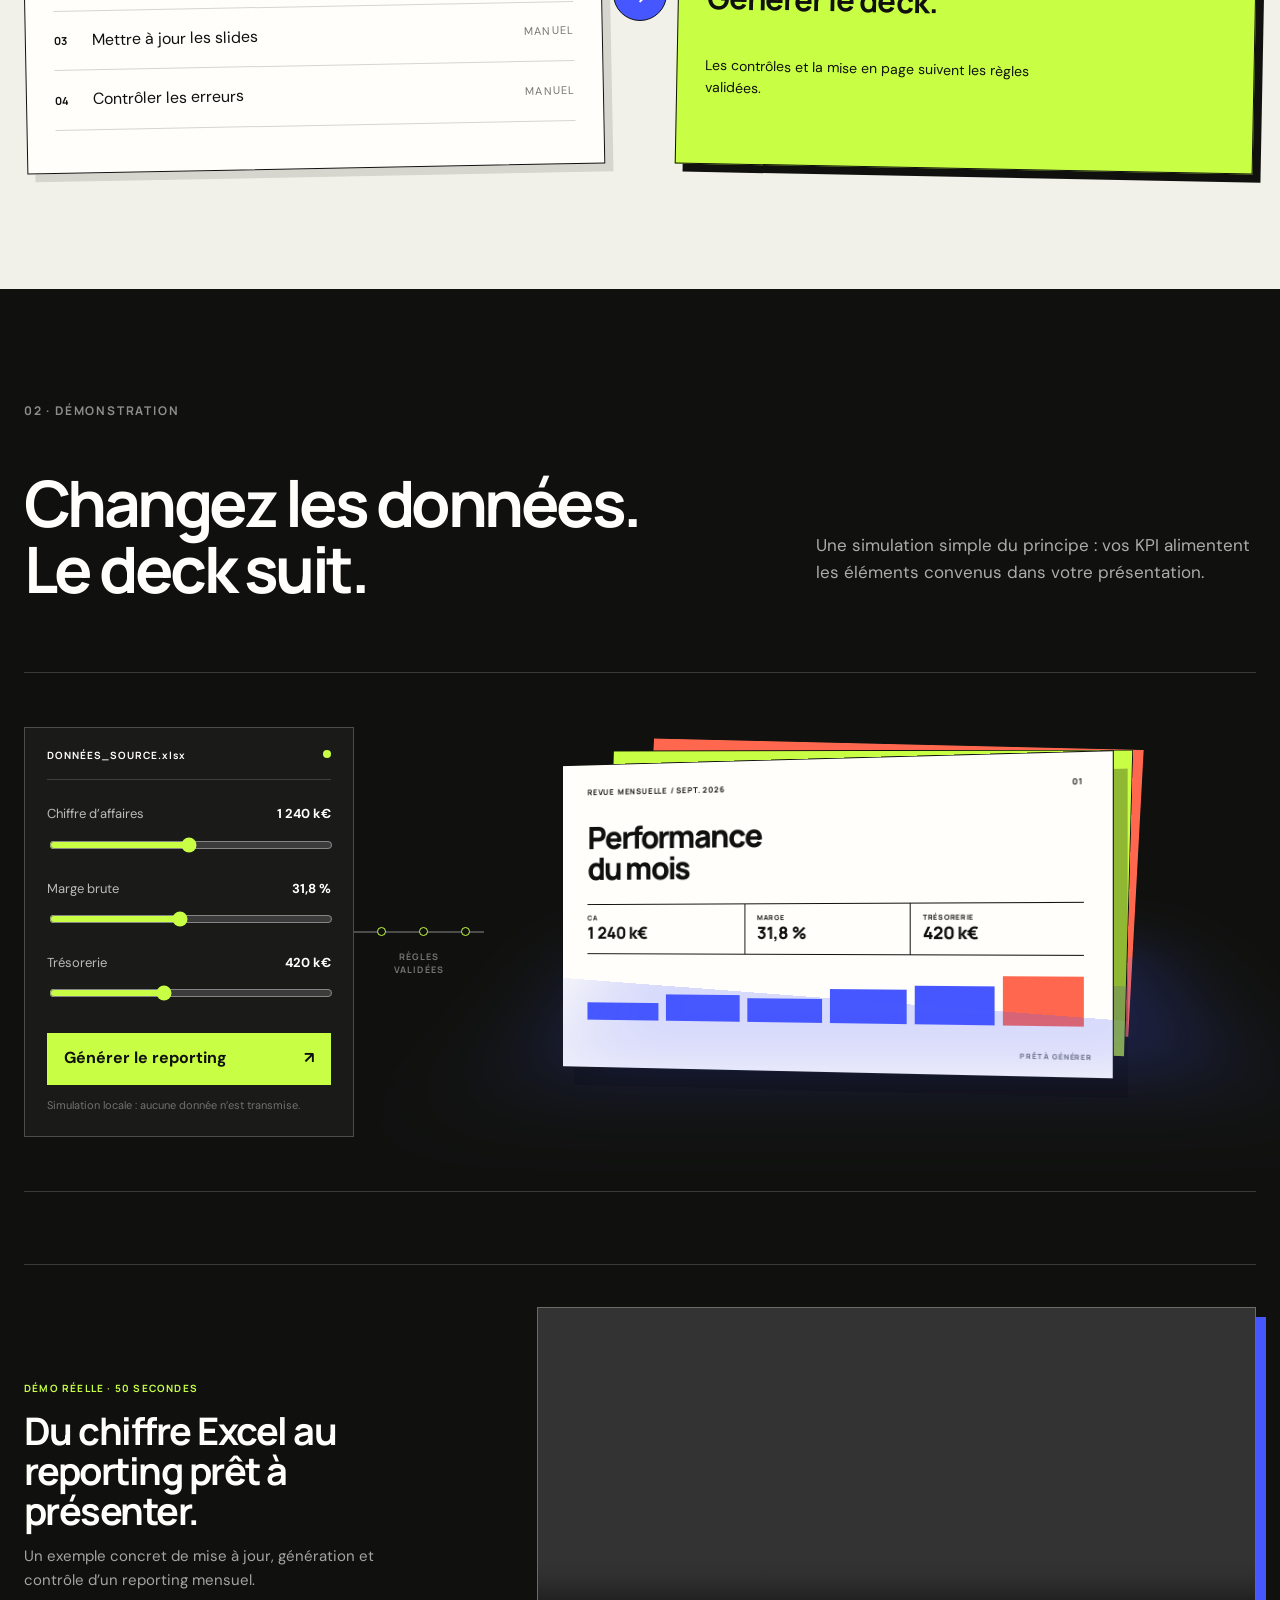
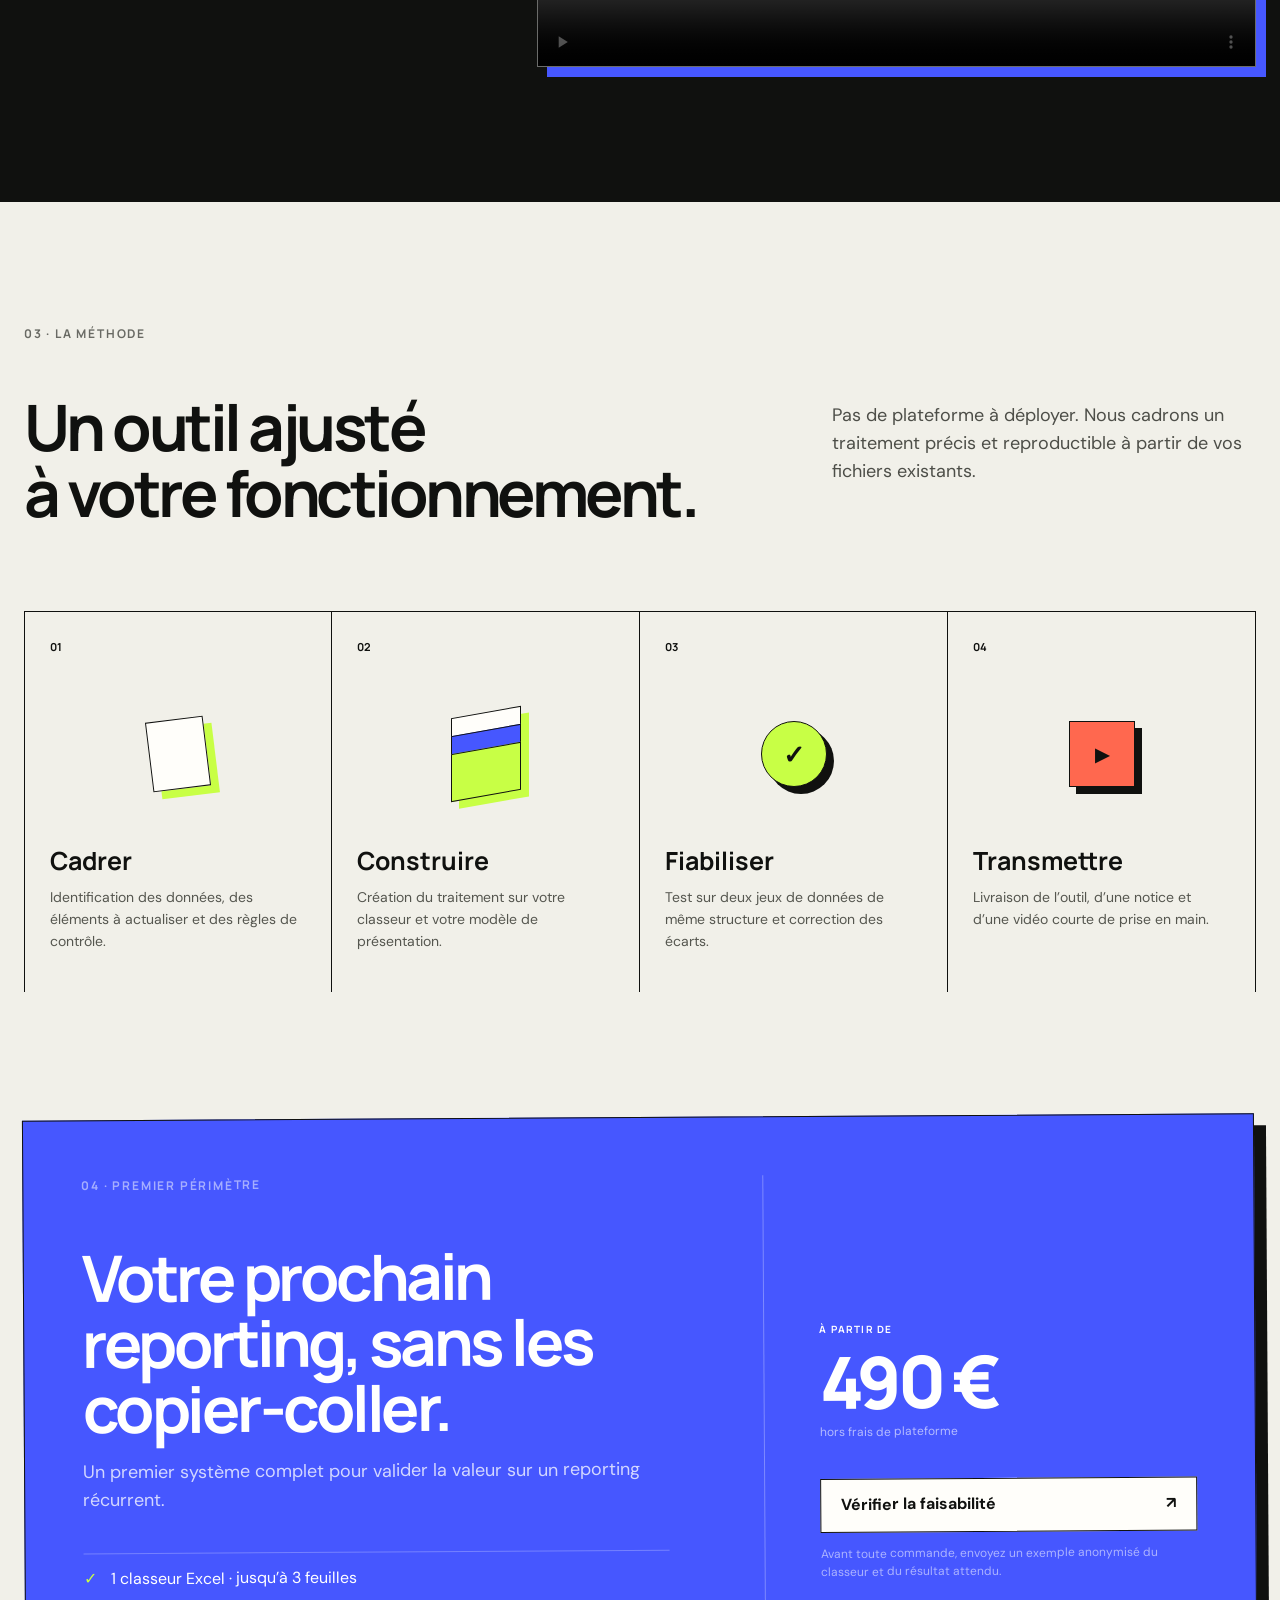
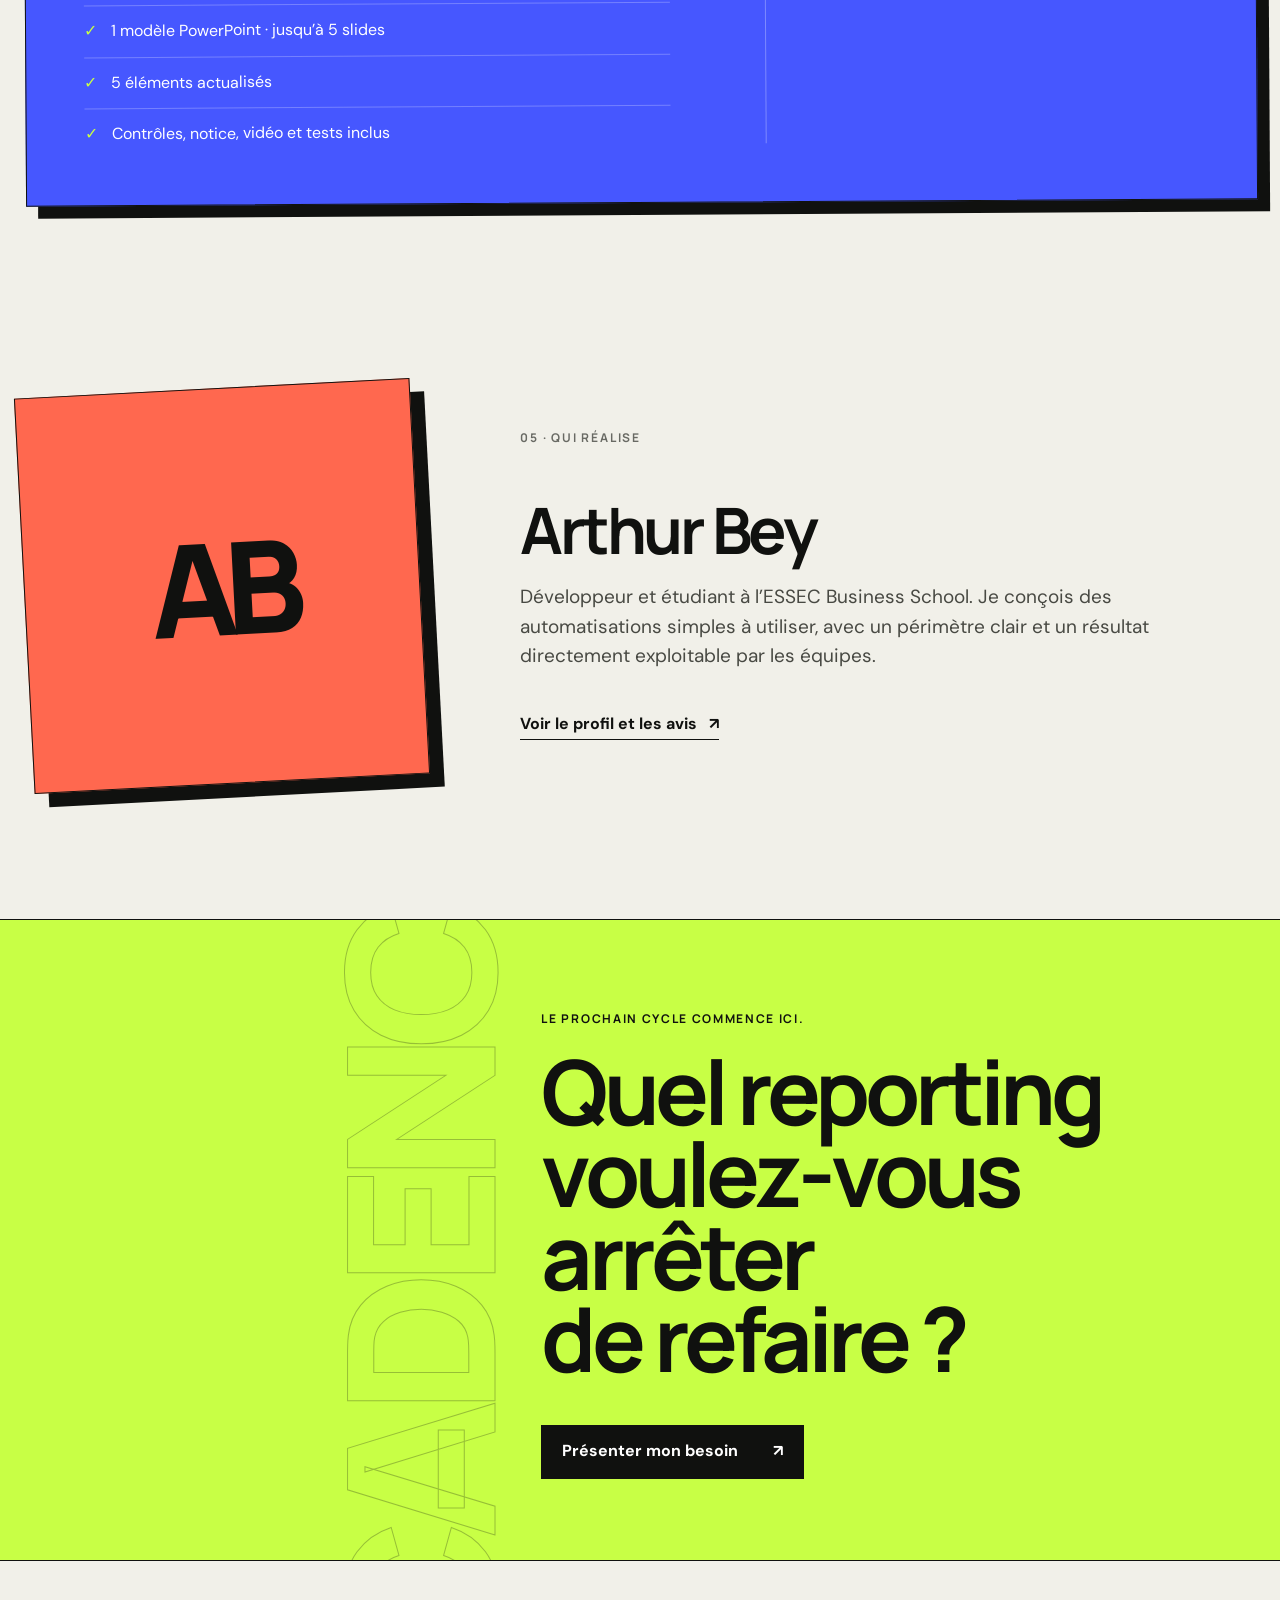
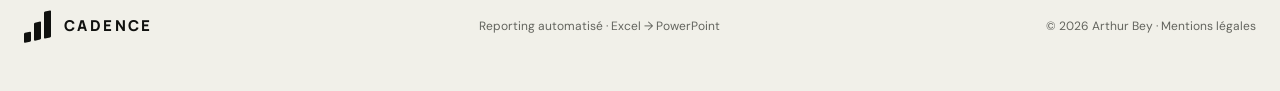
==== commit c7af240d: "Corrige le chargement de la vidéo de démonstration" ====
--- a/index.html
+++ b/index.html
@@ -165,8 +165,7 @@
               <h3>Du chiffre Excel au reporting prêt à présenter.</h3>
               <p>Un exemple concret de mise à jour, génération et contrôle d’un reporting mensuel.</p>
             </div>
-            <video controls preload="metadata" playsinline aria-label="Démo CADENCE : génération d'un reporting Excel vers PowerPoint">
-              <source src="cadence_demo_v2.mp4" type="video/mp4" />
+            <video id="demoVideo" controls preload="metadata" playsinline aria-label="Démo CADENCE : génération d'un reporting Excel vers PowerPoint">
               Votre navigateur ne prend pas en charge la lecture vidéo.
             </video>
           </div>
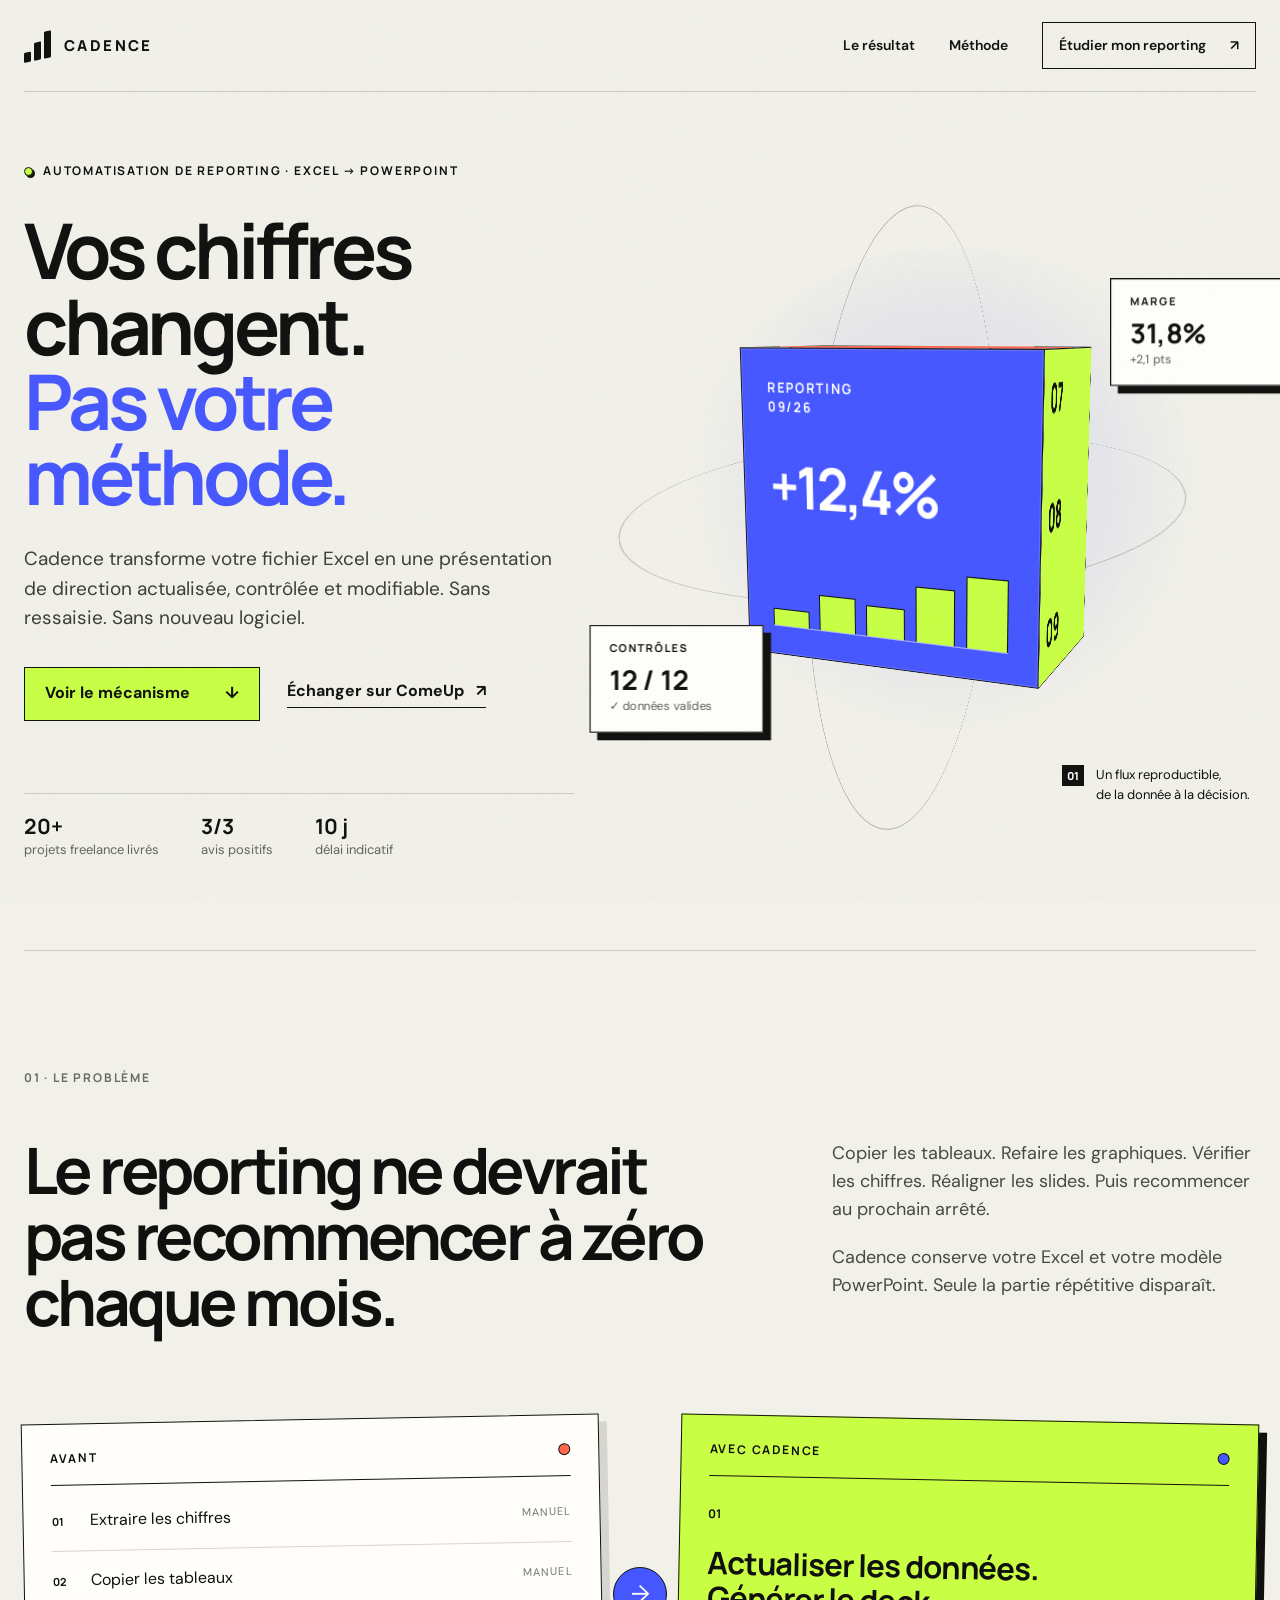
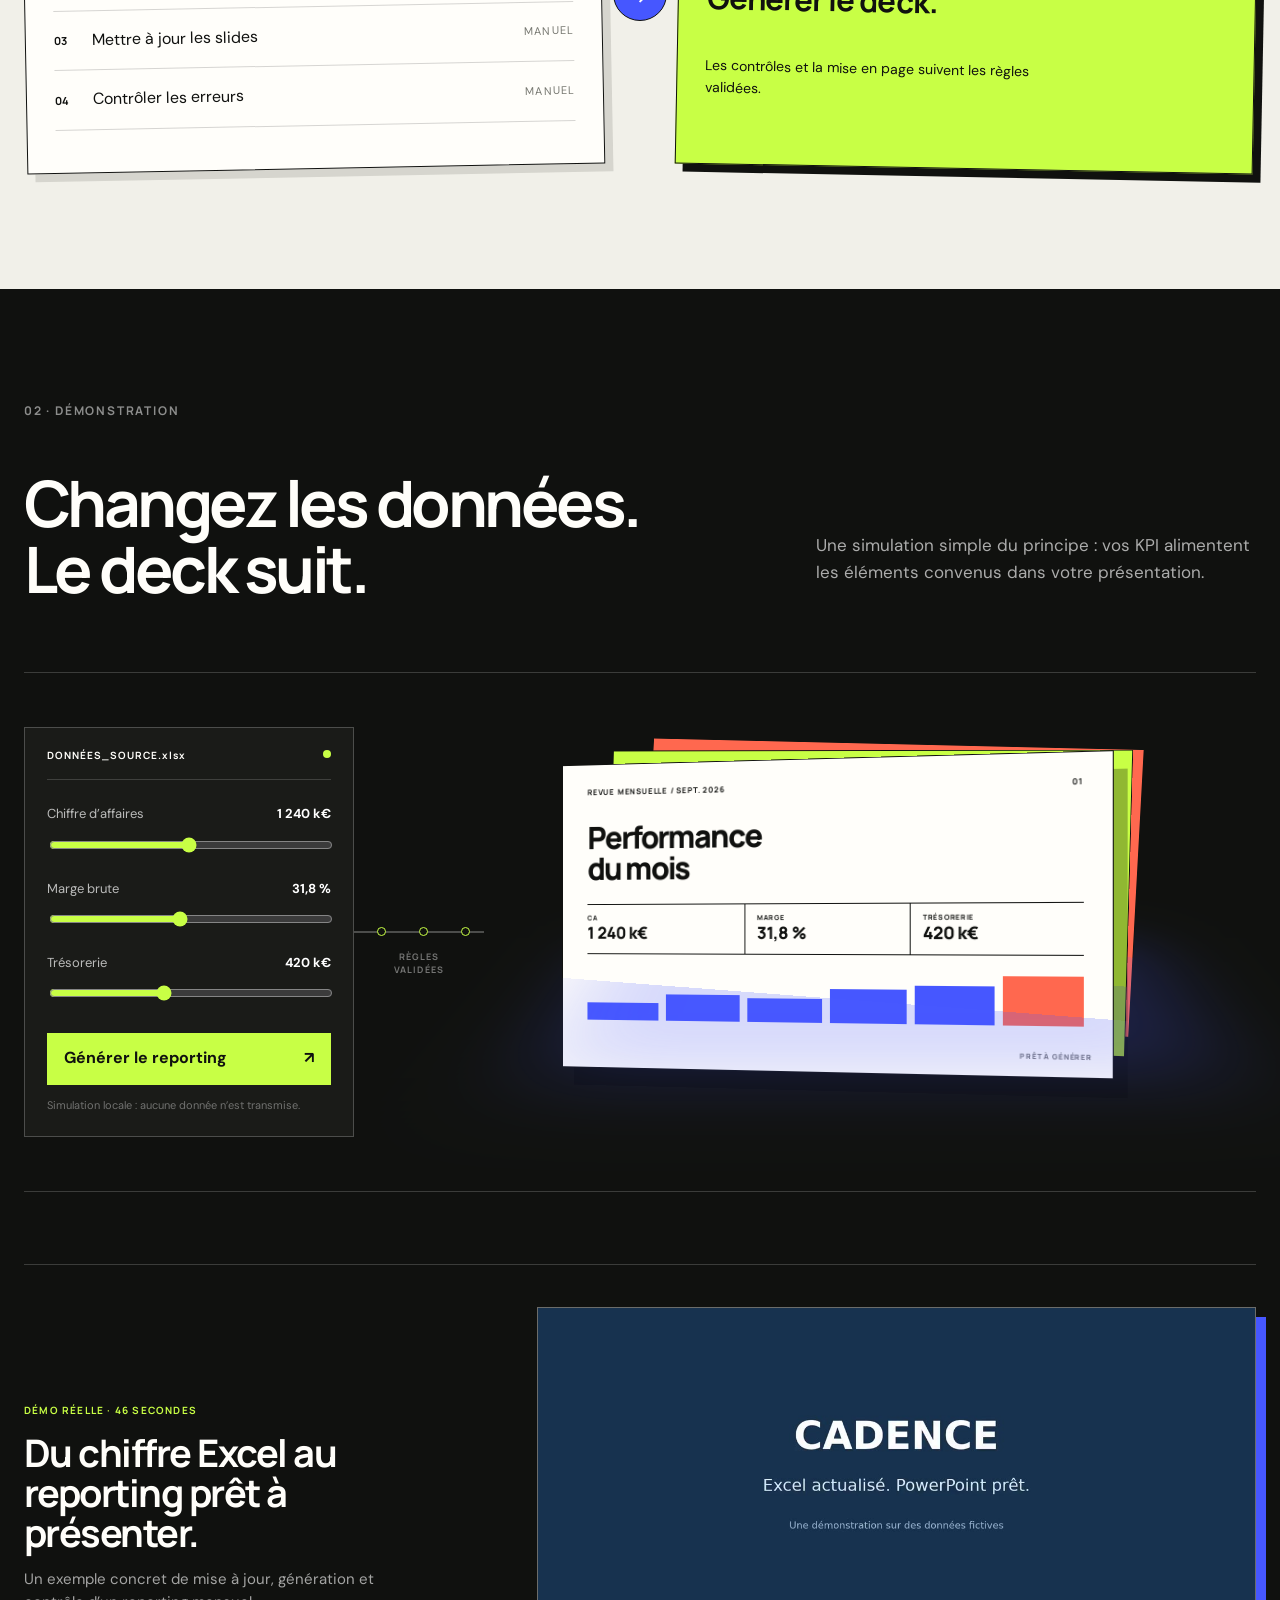
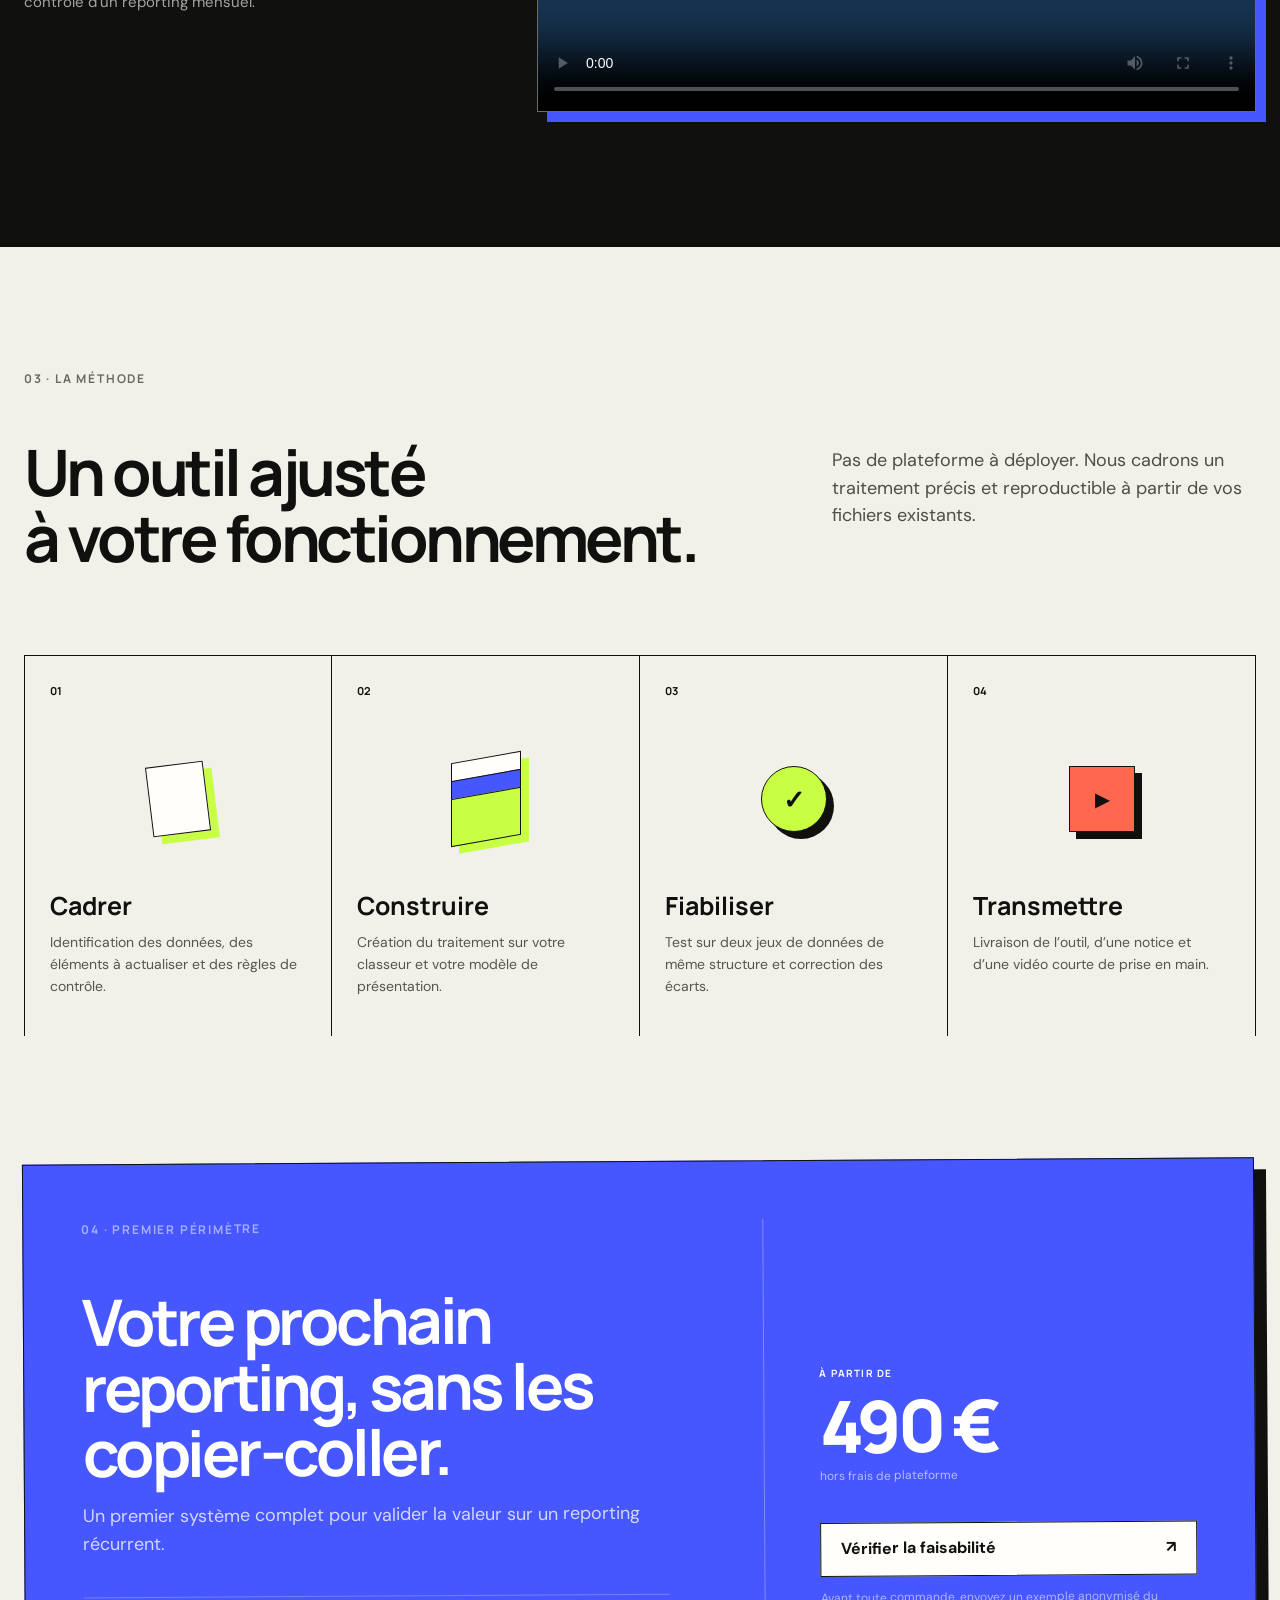
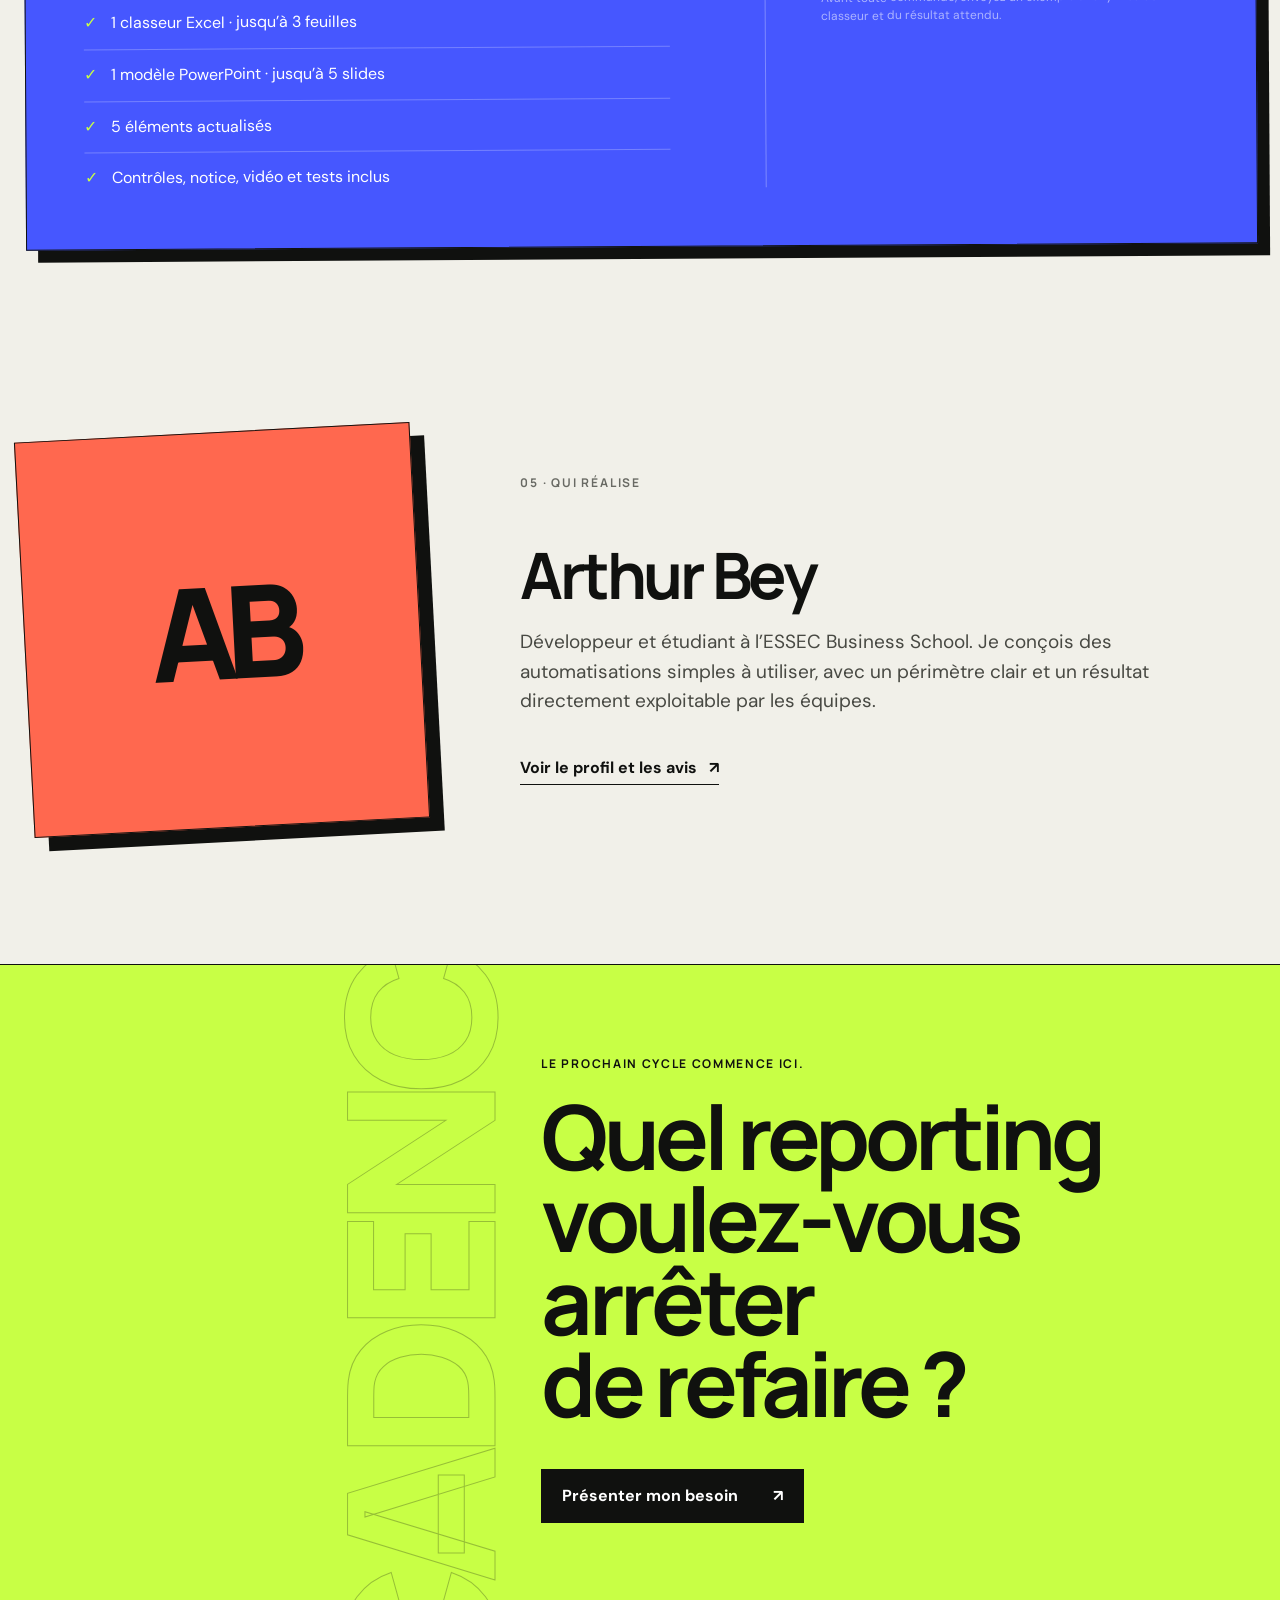
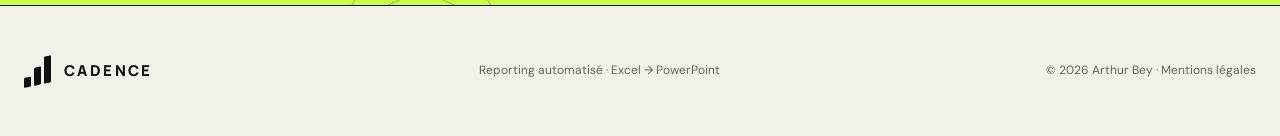
==== commit 0c368b77: "Vidéo de démo : fichier MP4 complet + affiche, suppression du chargement en morceaux" ====
--- a/index.html
+++ b/index.html
@@ -161,11 +161,11 @@
 
           <div class="demo-video">
             <div>
-              <span class="video-label">DÉMO RÉELLE · 50 SECONDES</span>
+              <span class="video-label">DÉMO RÉELLE · 46 SECONDES</span>
               <h3>Du chiffre Excel au reporting prêt à présenter.</h3>
               <p>Un exemple concret de mise à jour, génération et contrôle d’un reporting mensuel.</p>
             </div>
-            <video id="demoVideo" controls preload="metadata" playsinline aria-label="Démo CADENCE : génération d'un reporting Excel vers PowerPoint">
+            <video id="demoVideo" src="cadence_demo_v2.mp4" poster="cadence_demo_poster.jpg" controls preload="metadata" playsinline aria-label="Démo CADENCE : génération d'un reporting Excel vers PowerPoint">
               Votre navigateur ne prend pas en charge la lecture vidéo.
             </video>
           </div>
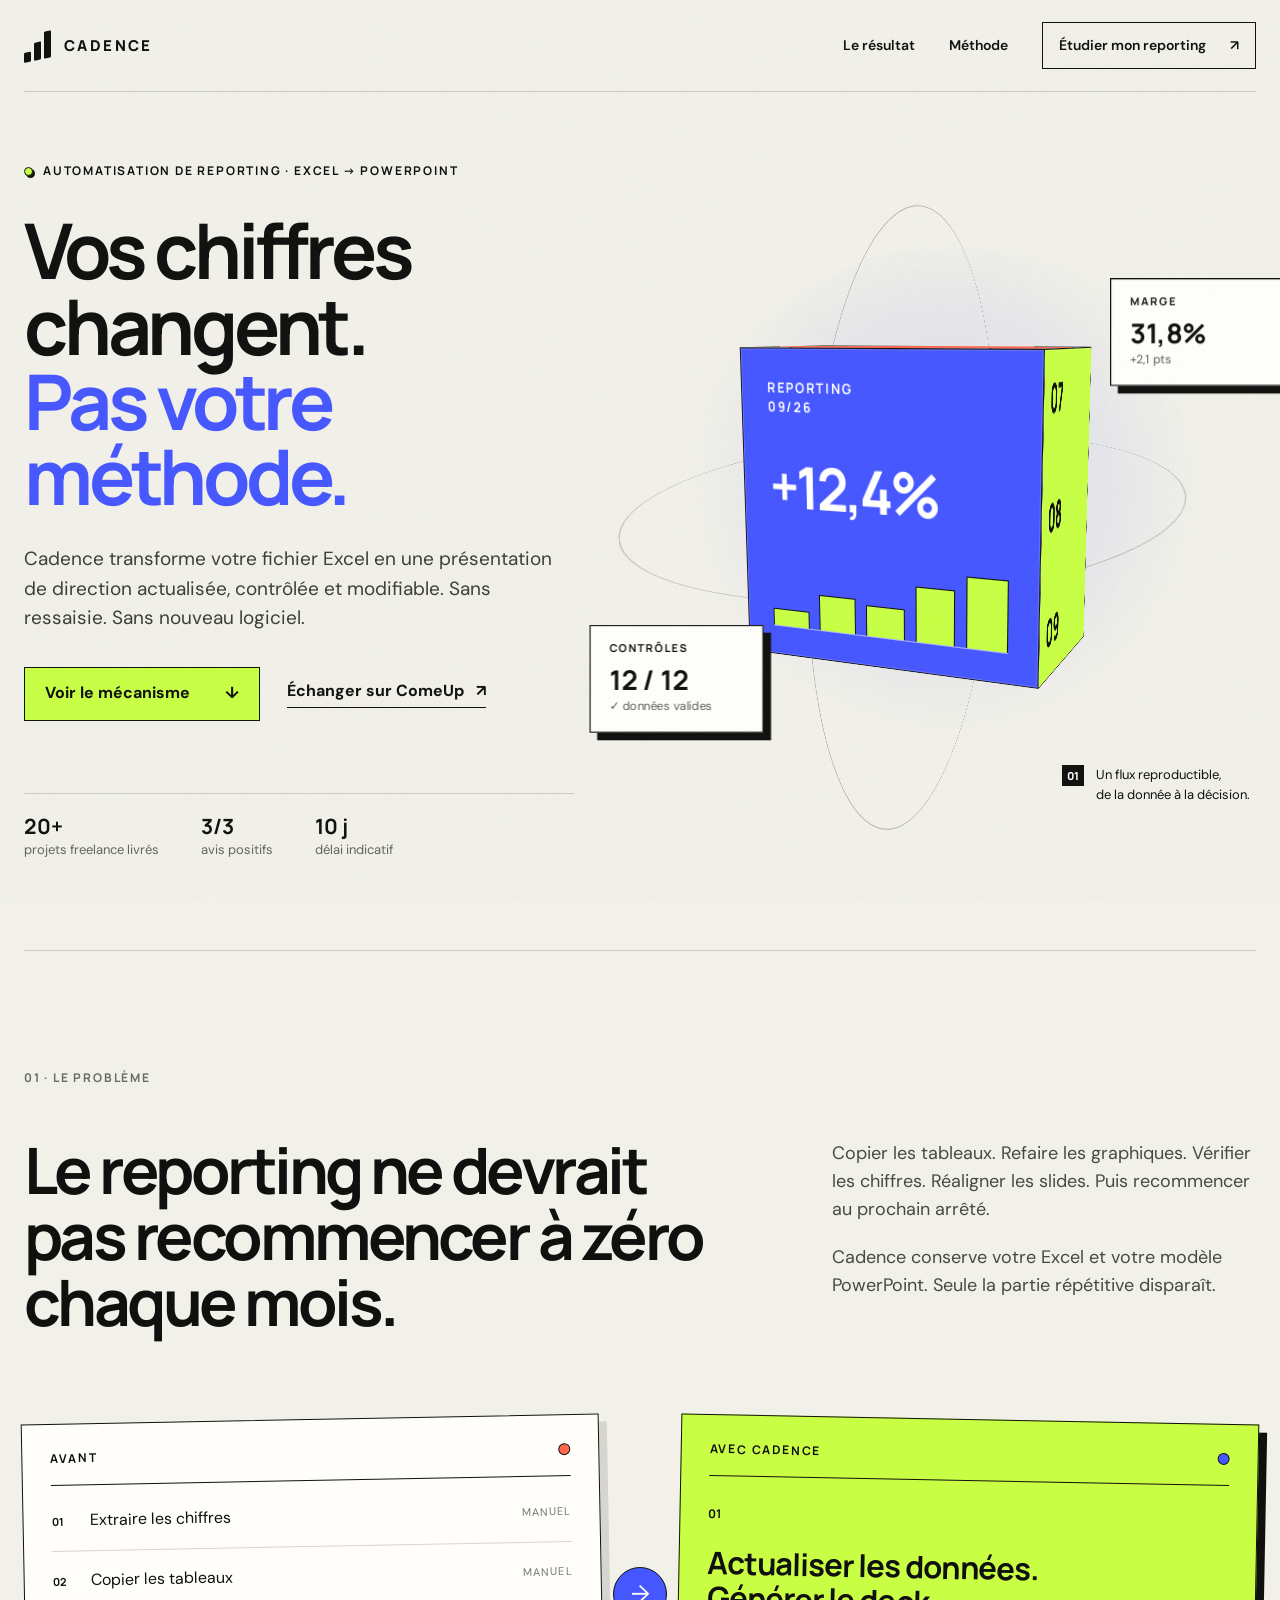
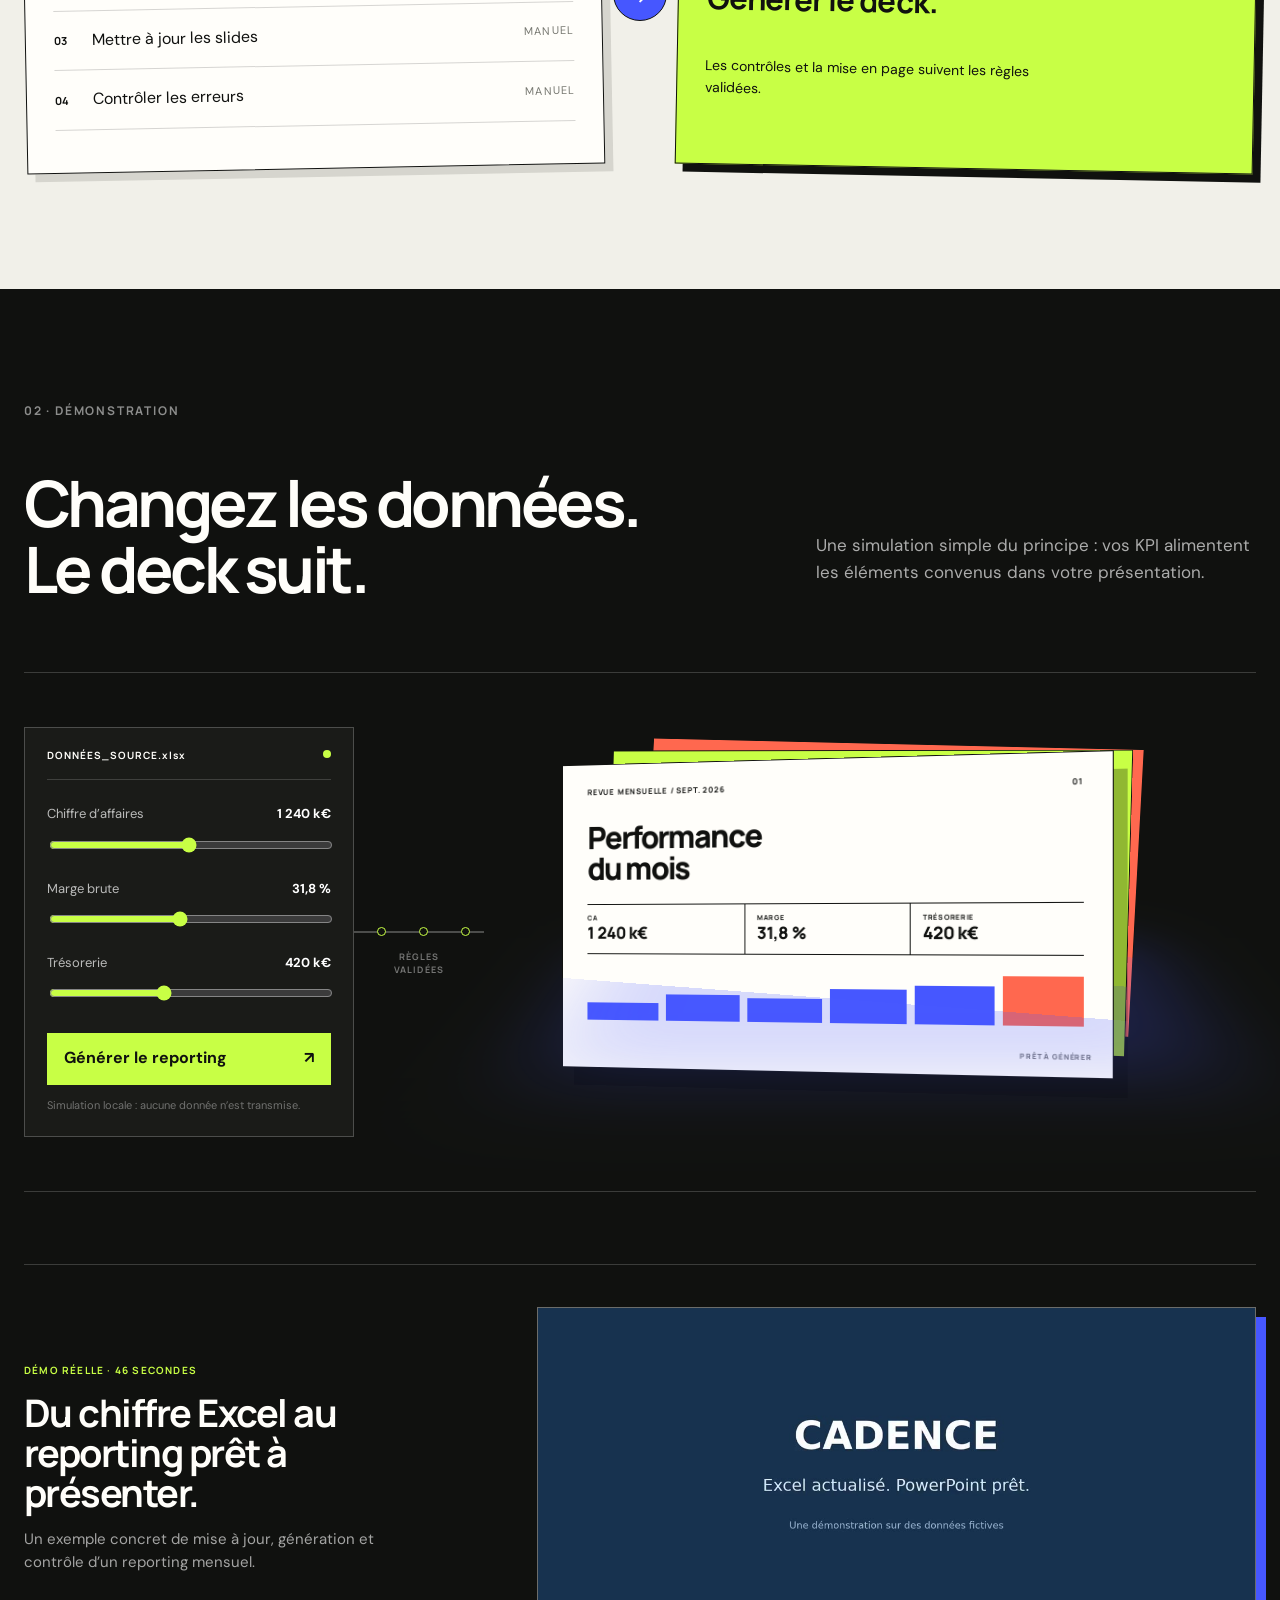
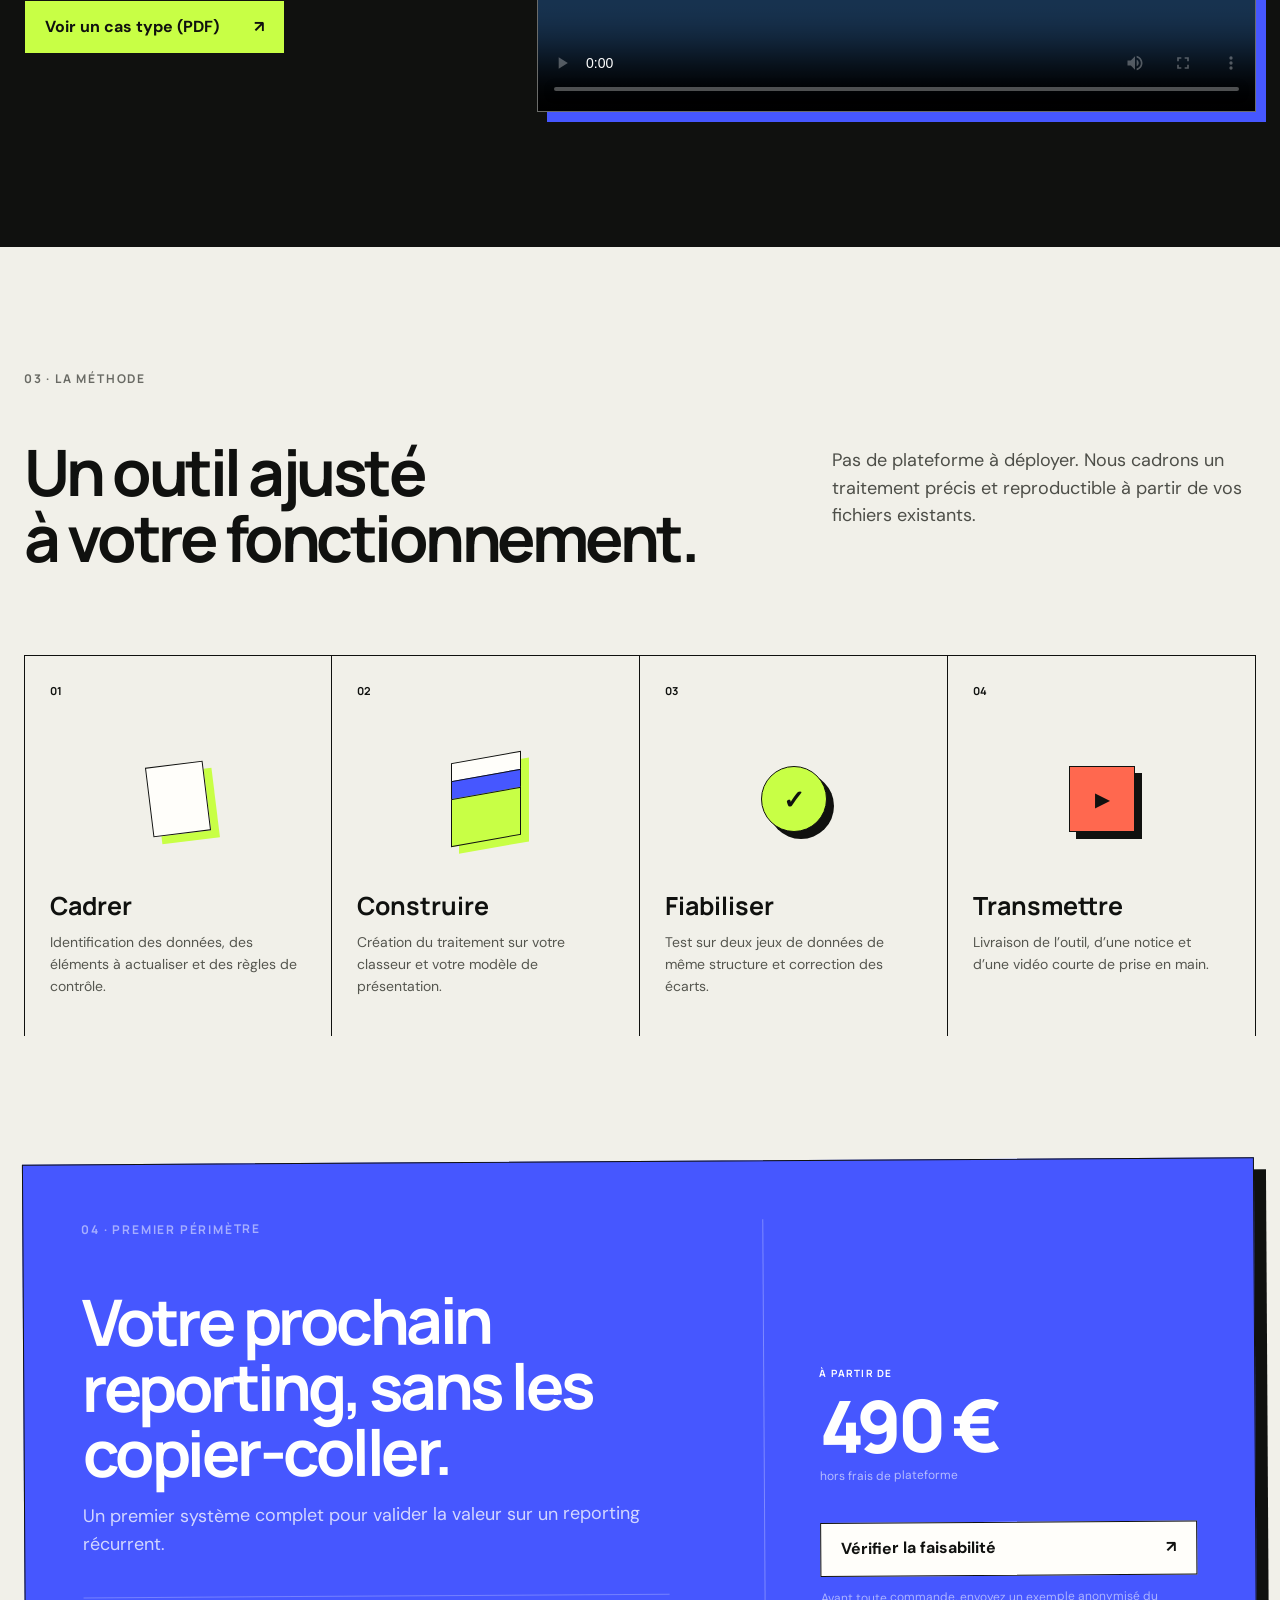
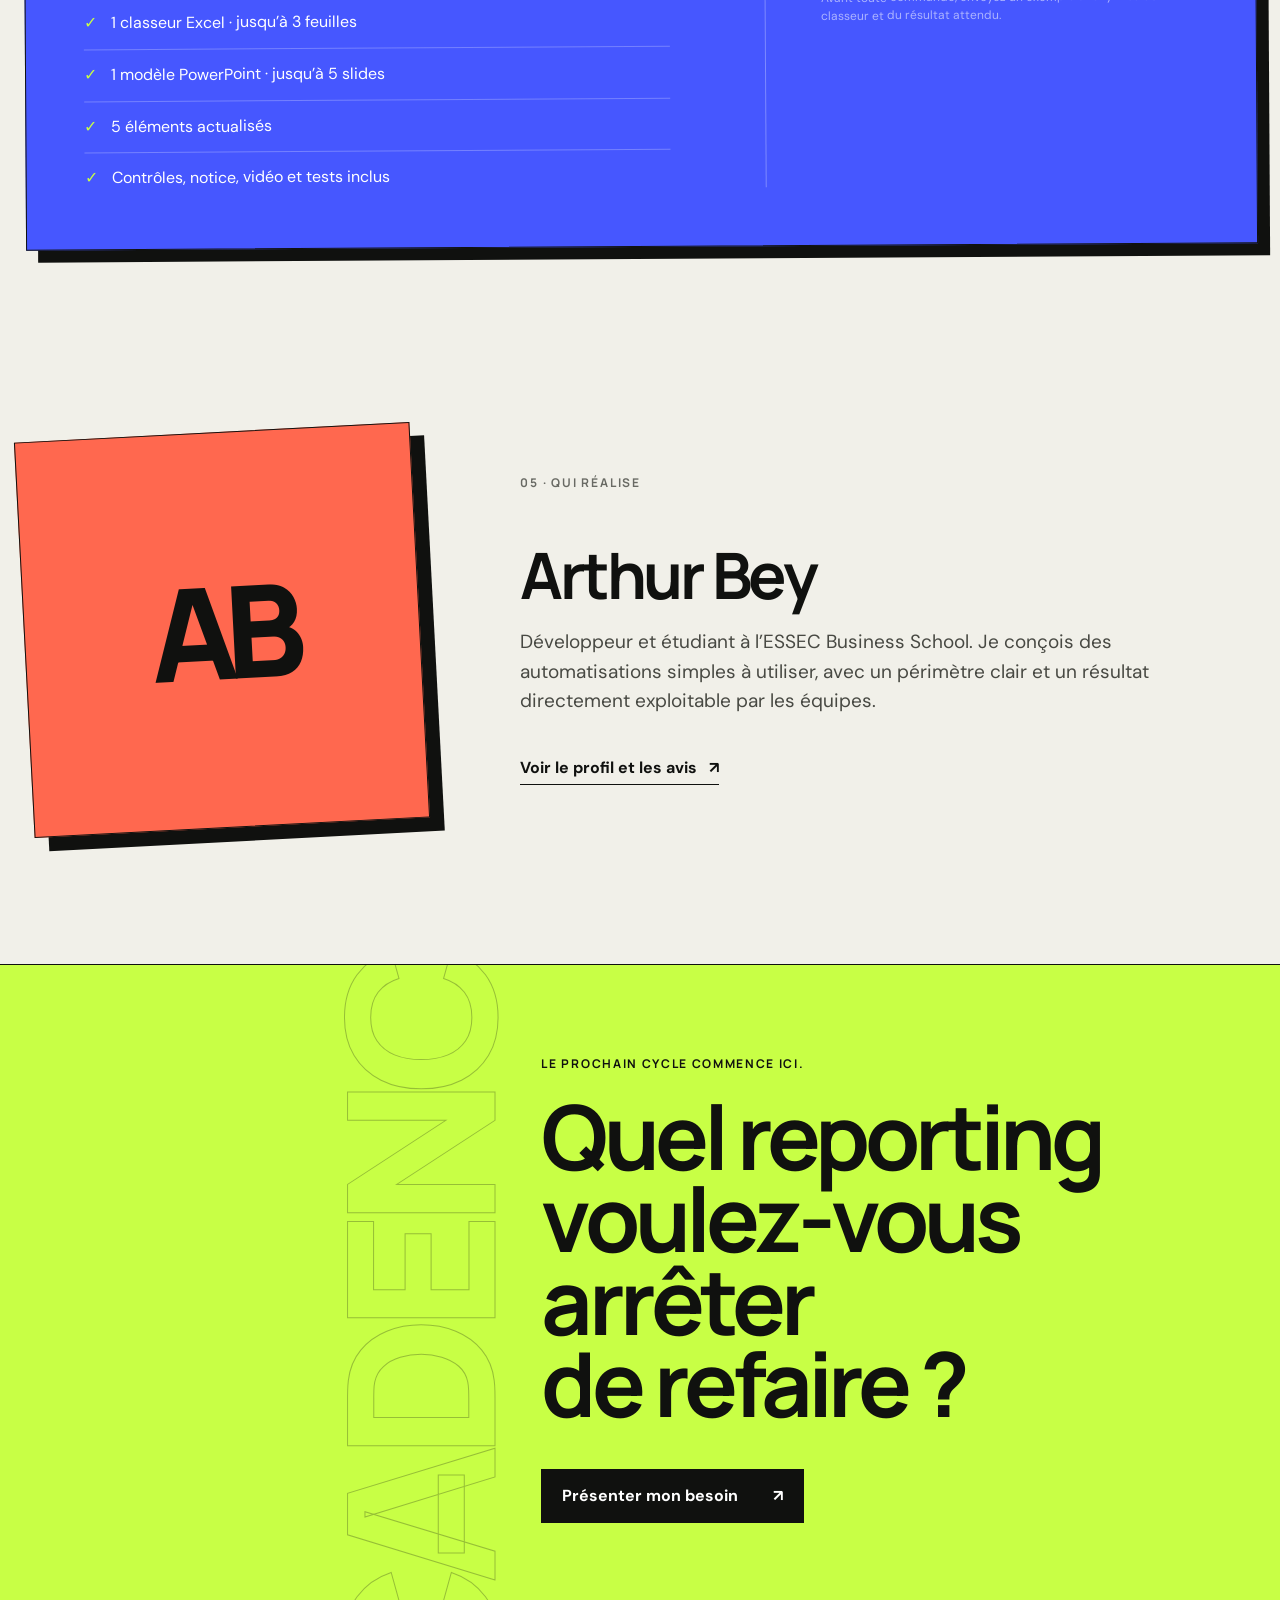
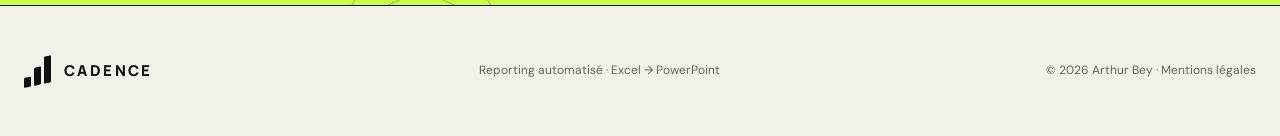
==== commit 69638441: "Ajoute le cas type PDF et son lien sous la vidéo de démo" ====
--- a/index.html
+++ b/index.html
@@ -164,6 +164,7 @@
               <span class="video-label">DÉMO RÉELLE · 46 SECONDES</span>
               <h3>Du chiffre Excel au reporting prêt à présenter.</h3>
               <p>Un exemple concret de mise à jour, génération et contrôle d’un reporting mensuel.</p>
+              <a class="button primary" href="cadence-cas-type.pdf" target="_blank" rel="noopener">Voir un cas type (PDF) <span>↗</span></a>
             </div>
             <video id="demoVideo" src="cadence_demo_v2.mp4" poster="cadence_demo_poster.jpg" controls preload="metadata" playsinline aria-label="Démo CADENCE : génération d'un reporting Excel vers PowerPoint">
               Votre navigateur ne prend pas en charge la lecture vidéo.
--- a/styles.css
+++ b/styles.css
@@ -106,6 +106,7 @@
 .video-label { display: block; color: var(--lime); font: 700 10px/1 "Manrope"; letter-spacing: .12em; }
 .demo-video h3 { max-width: 390px; margin: 18px 0 15px; font: 700 clamp(25px, 3vw, 38px)/1.05 "Manrope"; letter-spacing: -.04em; }
 .demo-video p { max-width: 380px; margin: 0; color: rgba(255,255,255,.62); font-size: 15px; }
+.demo-video .button { margin-top: 26px; color: var(--ink); }
 .demo-video video { display: block; width: 100%; border: 1px solid rgba(255,255,255,.38); background: #10110f; box-shadow: 10px 10px 0 var(--blue); }
 .slide-top { display: flex; justify-content: space-between; font: 700 8px/1 "Manrope"; letter-spacing: .1em; }.slide-front h3 { font: 800 32px/1 "Manrope"; letter-spacing: -.05em; margin: 27px 0 21px; }
 .slide-kpis { display: grid; grid-template-columns: repeat(3,1fr); border-top: 1px solid var(--ink); border-bottom: 1px solid var(--ink); }.slide-kpis div { display: grid; padding: 10px 8px 9px 0; }.slide-kpis div+div { border-left: 1px solid var(--ink); padding-left: 12px; }.slide-kpis span { font: 700 7px/1 "Manrope"; letter-spacing: .1em; }.slide-kpis strong { font: 800 17px/1.4 "Manrope"; }
